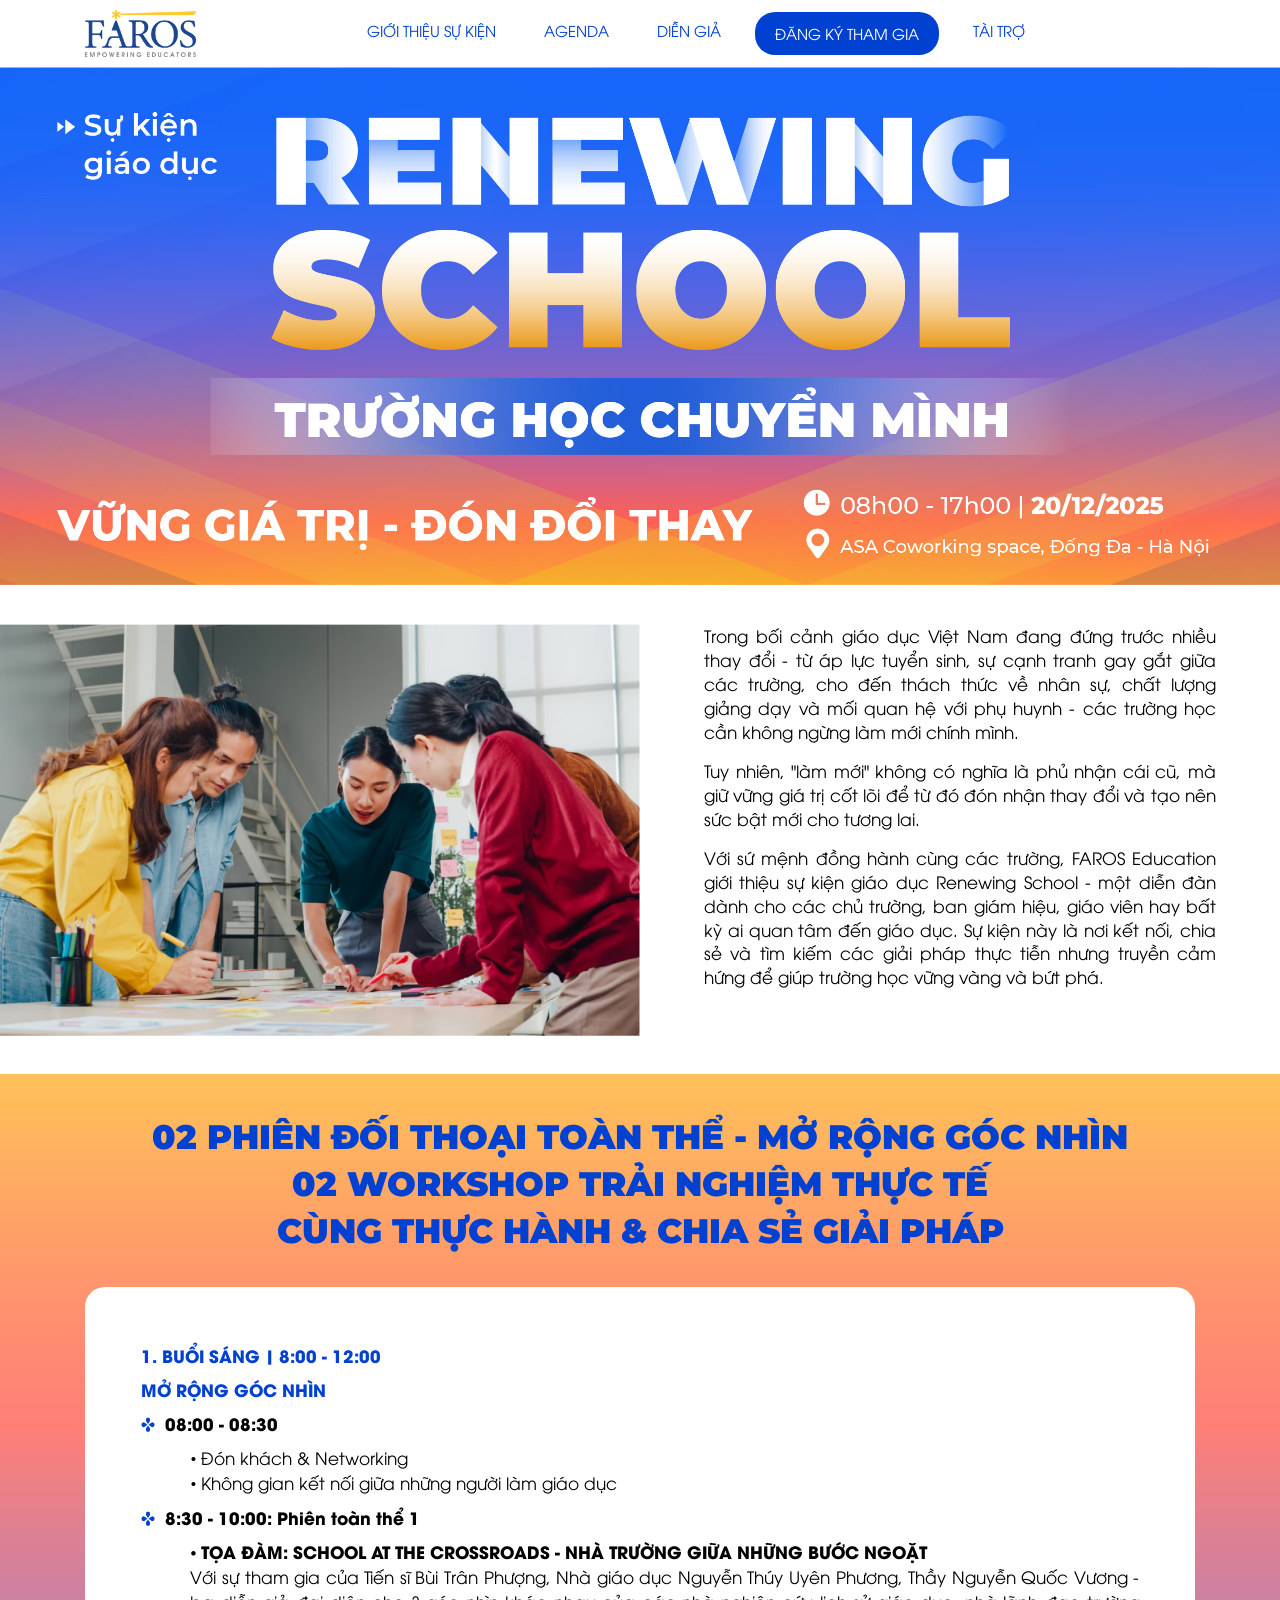
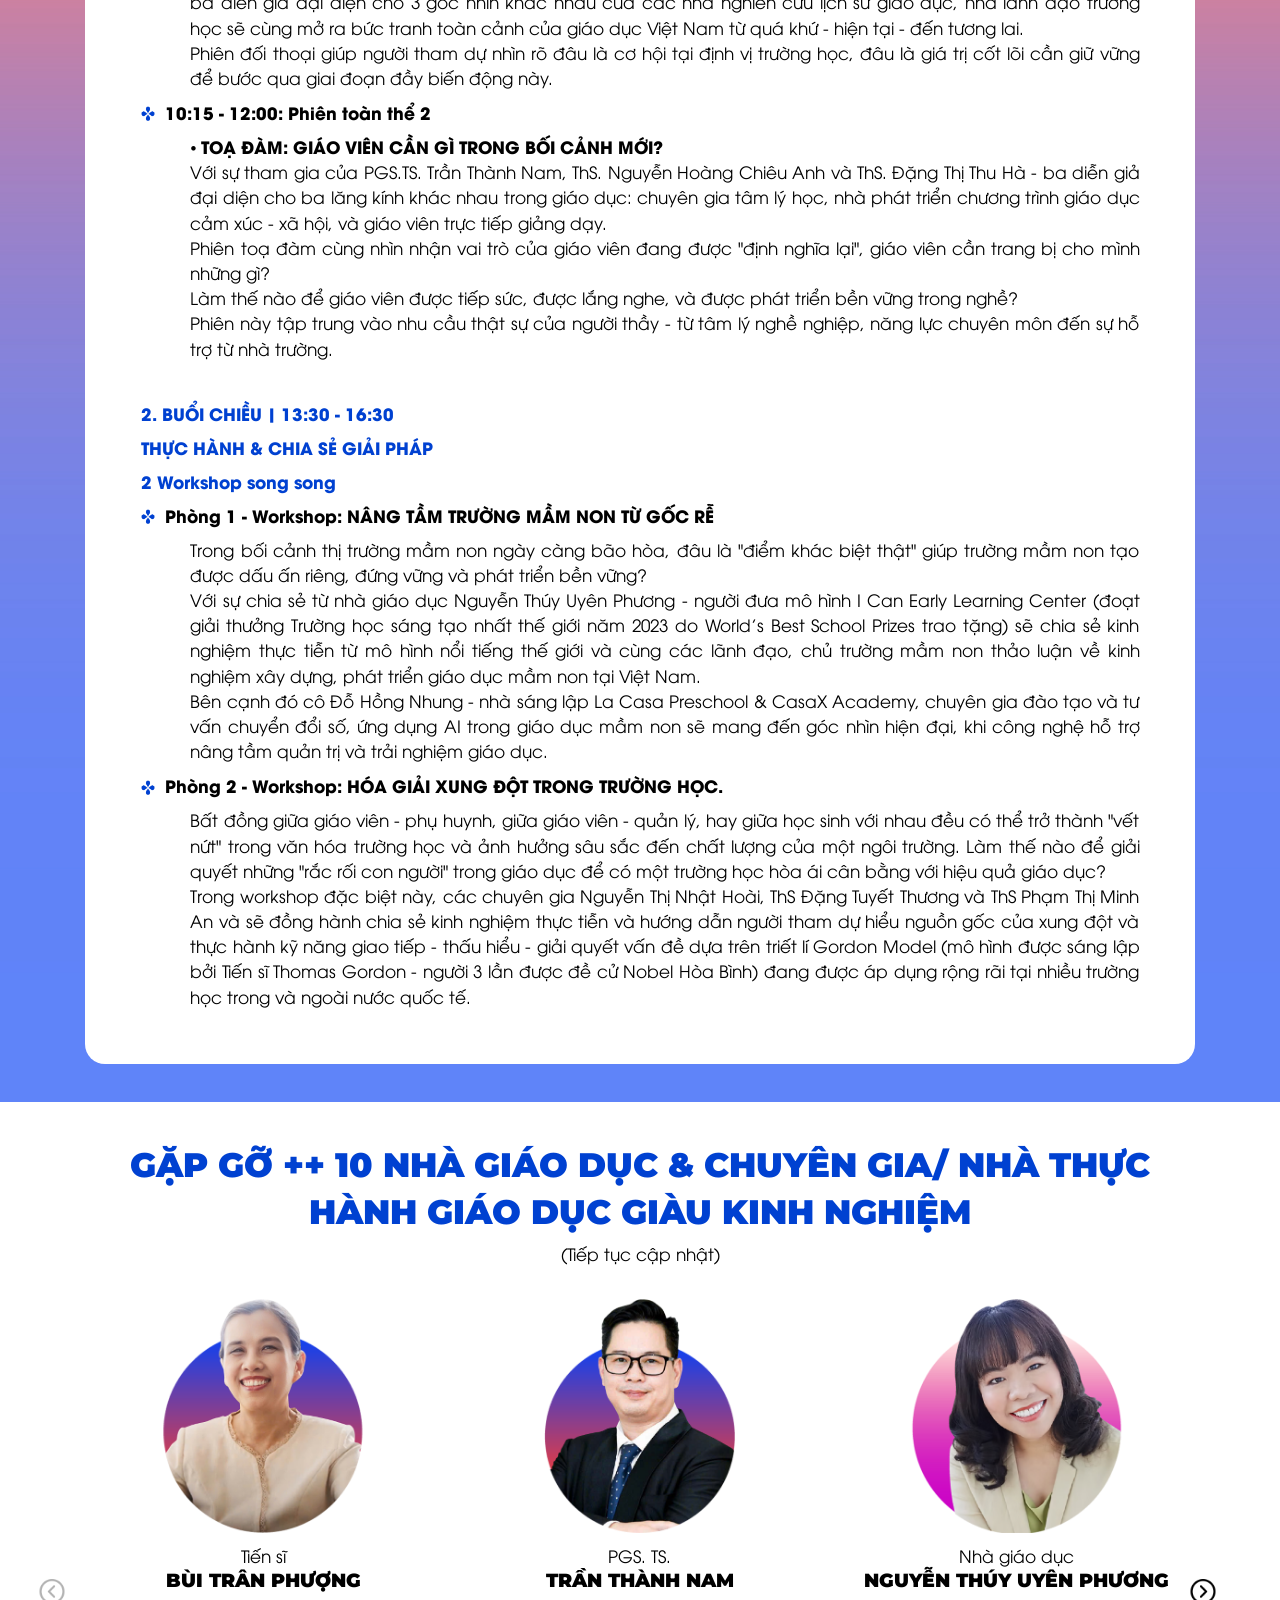
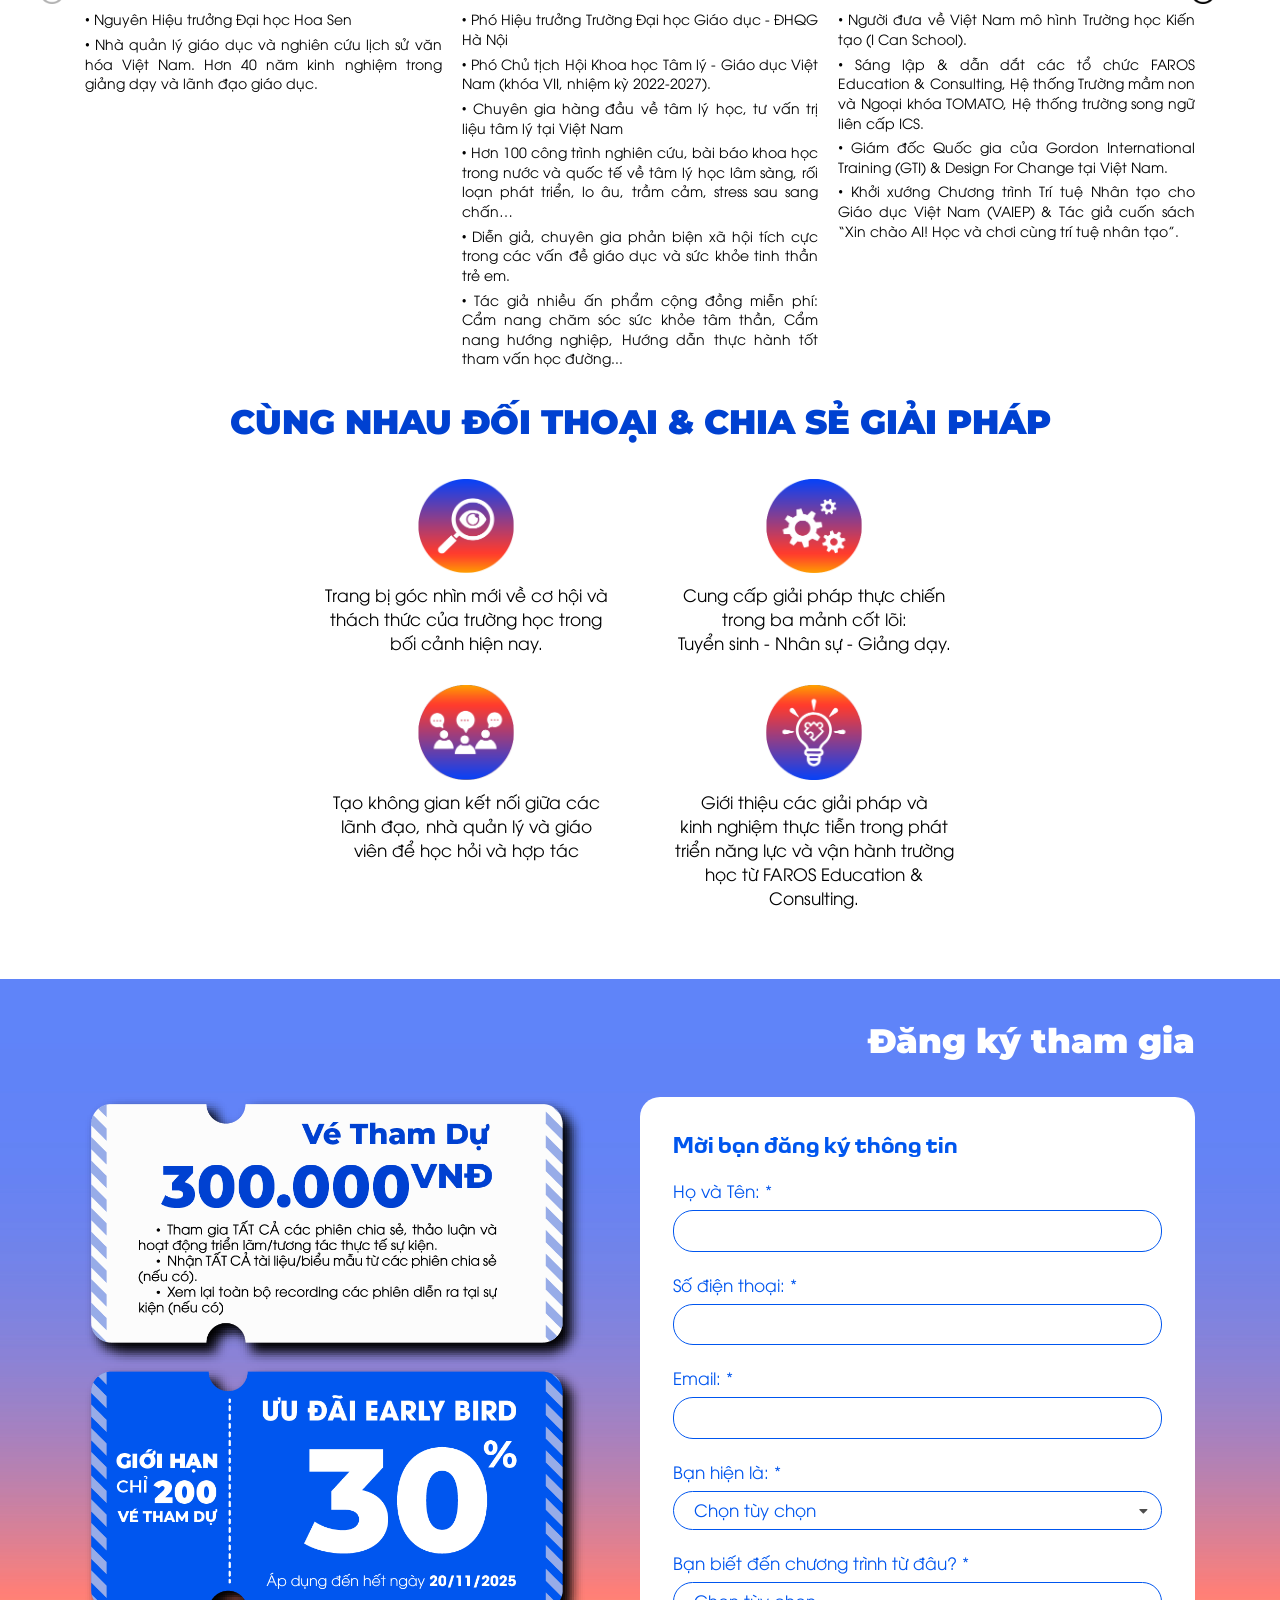
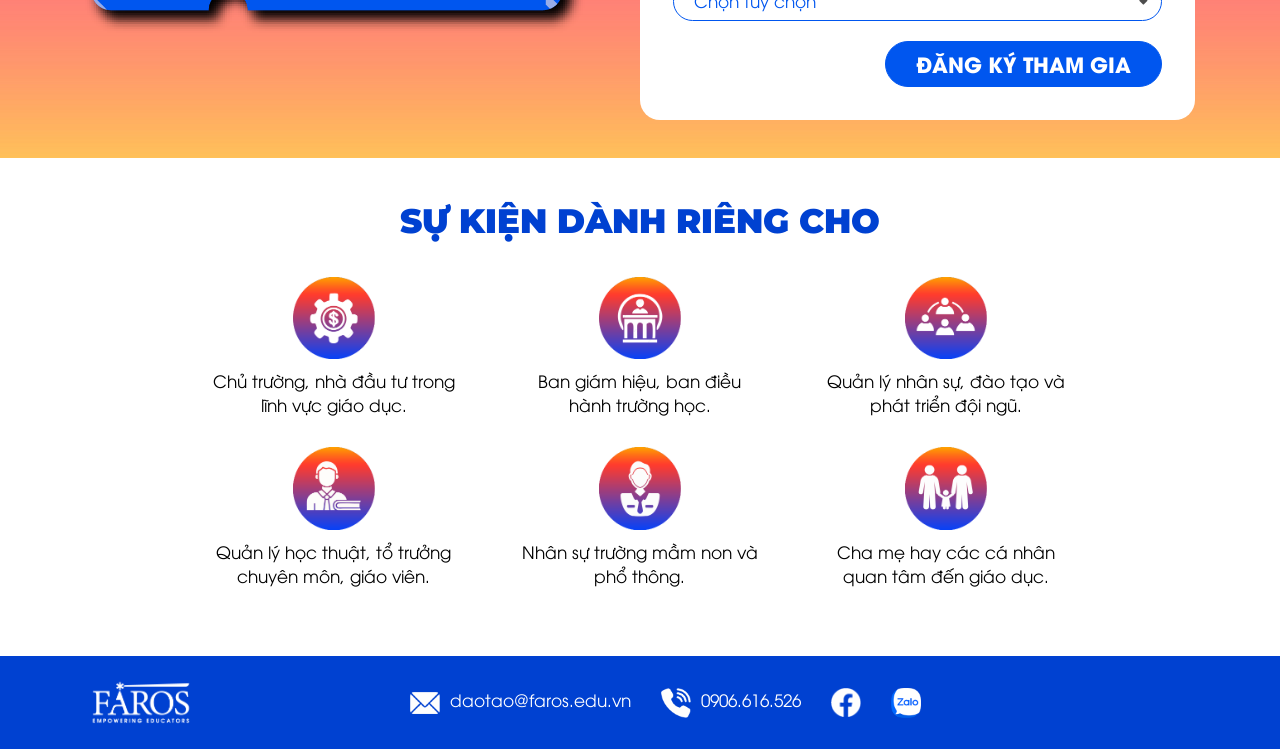
==== home.html @ 6f18e8d1 "update html" ====
<!DOCTYPE html>
<html>
<head>
    <meta charset="utf-8">
    <meta name="viewport" content="width=device-width, initial-scale=1">
    <title>Renewing School</title>
        <meta name="description" content="RENEWING SCHOOL - TRƯỜNG HỌC CHUYỂN MÌNH">

    <meta property="og:title" content="RENEWING SCHOOL - TRƯỜNG HỌC CHUYỂN MÌNH" />
    <meta property="og:url" content="" />
    <meta property="og:image" content="https://bizzon-vn.github.io/faros-renewing-school/images/og-share.png" />
    <meta property="og:description" content="RENEWING SCHOOL - TRƯỜNG HỌC CHUYỂN MÌNH" />

    <link rel="icon" type="image/x-icon" href="./images/favicon.png">

    <link href="vendor/bootstrap/bootstrap.min.css" rel="stylesheet" type="text/css">
    <link href="vendor/wow/animation.css" rel="stylesheet" type="text/css">
    <link rel="preconnect" href="https://fonts.googleapis.com">
    <link rel="preconnect" href="https://fonts.gstatic.com" crossorigin>
    <link href="https://fonts.googleapis.com/css2?family=Montserrat:ital,wght@0,100..900;1,100..900&display=swap" rel="stylesheet">
    <link href="vendor/owlcarousel/owl.carousel.min.css" rel="stylesheet" type="text/css">
    <link href="vendor/fancybox/jquery.fancybox.min.css" rel="stylesheet" type="text/css">
    <link href="vendor/semantic/semantic.min.css" rel="stylesheet">
    <link href="css/style.css" rel="stylesheet" media="screen">
</head>
<body>
    <header class="page-header">
        <div class="menu-header">
            <div class="container">
                <div class="main-nav clearfix">
                    <div class="nav-left">
                        <a href="#" class="logo">
                           <img src="./images/logo.png" alt="">
                        </a>
                    </div>
                    <ul class="nav-links">
                        <li><a href="#section-1" class="active nav-link">GIỚI THIỆU SỰ KIỆN</a></li>
                        <li><a href="#section-2" class="nav-link">AGENDA</a></li>
                        <li><a href="#section-3" class="nav-link">DIỄN GIẢ</a></li>
                        <li><a href="#section-4" class="nav-link">ĐĂNG KÝ THAM GIA</a></li>
                        <li><a href="#section-5" class="nav-link">TÀI TRỢ</a></li>
                    </ul>
                    <div class="toggle-menu">
                        <span></span>
                        <span></span>
                        <span></span>
                    </div>
                </div>
            </div>
        </div>
        
    </header>
    <div class="page-main">
        <div class="section-1 clearfix md-section" id="section-1">
            <div class="banner wow fadeInUp">
                <img src="./images/banner.jpg" alt="" class="md-desktop">
                <img src="./images/banner-mb.jpg" alt="" class="md-mobile">
            </div>
            <div class="md-left wow fadeInRight">
                <img src="./images/img-1.jpg" alt="">
            </div>
            <div class="md-right wow bounceInUp">
                <p>Trong bối cảnh giáo dục Việt Nam đang đứng trước nhiều thay đổi - từ áp lực tuyển sinh, sự cạnh tranh gay gắt giữa các trường, cho đến thách thức về nhân sự, chất lượng giảng dạy và mối quan hệ với phụ huynh - các trường học cần không ngừng làm mới chính mình.</p>
                <p>Tuy nhiên, "làm mới" không có nghĩa là phủ nhận cái cũ, mà giữ vững giá trị cốt lõi để từ đó đón nhận thay đổi và tạo nên sức bật mới cho tương lai.</p>
                <p>Với sứ mệnh đồng hành cùng các trường, FAROS Education giới thiệu sự kiện giáo dục Renewing School - một diễn đàn dành cho các chủ trường, ban giám hiệu, giáo viên hay bất kỳ ai quan tâm đến giáo dục. Sự kiện này là nơi kết nối, chia sẻ và tìm kiếm các giải pháp thực tiễn nhưng truyền cảm hứng để giúp trường học vững vàng và bứt phá.</p>
            </div>
        </div>
        <div class="section-2 md-section" id="section-2">
            <div class="container">
                <div class="md-title">
                    <h6 class="wow fadeInUp" data-wow-duration="1.5s" >02 PHIÊN ĐỐI THOẠI TOÀN THỂ - MỞ RỘNG GÓC NHÌN<br> 02 WORKSHOP TRẢI NGHIỆM THỰC TẾ <span>CÙNG THỰC HÀNH & CHIA SẺ GIẢI PHÁP</span></h6>
                </div>
                <div class="md-content">
                    <div class="md-col wow fadeInUp">
                        <p>1. BUỔI SÁNG | 8:00 - 12:00</p>  
                        <p>MỞ RỘNG GÓC NHÌN</p>                   
                        <p class="text-note"><img src="./images/ico-point.png" alt=""> <span>08:00 - 08:30</span></p>
                        <span>• Đón khách & Networking </span>
                        <span>• Không gian kết nối giữa những người làm giáo dục</span>
                        <p class="text-note"><img src="./images/ico-point.png" alt=""> <span>8:30 - 10:00: Phiên toàn thể 1</span></p>
                        <span><strong>• TỌA ĐÀM: SCHOOL AT THE CROSSROADS - NHÀ TRƯỜNG GIỮA NHỮNG BƯỚC NGOẶT</strong></span>
                        <span>Với sự tham gia của Tiến sĩ Bùi Trân Phượng, Nhà giáo dục Nguyễn Thúy Uyên Phương, Thầy Nguyễn Quốc Vương - ba diễn giả đại diện cho 3 góc nhìn khác nhau của các nhà nghiên cứu lịch sử giáo dục, nhà lãnh đạo trường học sẽ cùng mở ra bức tranh toàn cảnh của giáo dục Việt Nam từ quá khứ - hiện tại - đến tương lai.</span>
                        <span>Phiên đối thoại giúp người tham dự nhìn rõ đâu là cơ hội tại định vị trường học, đâu là giá trị cốt lõi cần giữ vững để bước qua giai đoạn đầy biến động này.</span>
                        <p class="text-note"><img src="./images/ico-point.png" alt=""> <span>10:15 - 12:00: Phiên toàn thể 2</span></p>
                        <span><strong>• TOẠ ĐÀM: GIÁO VIÊN CẦN GÌ TRONG BỐI CẢNH MỚI?</strong></span>
                        <span>Với sự tham gia của PGS.TS. Trần Thành Nam, ThS. Nguyễn Hoàng Chiêu Anh và ThS. Đặng Thị Thu Hà - ba diễn giả đại diện cho ba lăng kính khác nhau trong giáo dục: chuyên gia tâm lý học, nhà phát triển chương trình giáo dục cảm xúc - xã hội, và giáo viên trực tiếp giảng dạy.<br>Phiên toạ đàm cùng nhìn nhận vai trò của giáo viên đang được "định nghĩa lại", giáo viên cần trang bị cho mình những gì?<br>Làm thế nào để giáo viên được tiếp sức, được lắng nghe, và được phát triển bền vững trong nghề?<br>Phiên này tập trung vào nhu cầu thật sự của người thầy - từ tâm lý nghề nghiệp, năng lực chuyên môn đến sự hỗ trợ từ nhà trường.</span>
                    </div>
                    <div class="md-col wow fadeInUp">
                        <p>2. BUỔI CHIỀU | 13:30 - 16:30</p>
                        <p>THỰC HÀNH & CHIA SẺ GIẢI PHÁP</p>
                        <p>2 Workshop song song</p>
                        <!-- <p class="text-note"><span>Sau buổi sáng mở rộng góc nhìn, buổi chiều là thời gian dành cho thực hành và chia sẻ giải pháp qua hai workshop song song.</span></p> -->
                        <p class="text-note"><img src="./images/ico-point.png" alt=""> <span>Phòng 1 - Workshop: NÂNG TẦM TRƯỜNG MẦM NON TỪ GỐC RỄ</span></p>
                        <span>Trong bối cảnh thị trường mầm non ngày càng bão hòa, đâu là "điểm khác biệt thật" giúp trường mầm non tạo được dấu ấn riêng, đứng vững và phát triển bền vững?<br>Với sự chia sẻ từ nhà giáo dục Nguyễn Thúy Uyên Phương - người đưa mô hình I Can Early Learning Center (đoạt giải thưởng Trường học sáng tạo nhất thế giới năm 2023 do World's Best School Prizes trao tặng) sẽ chia sẻ kinh nghiệm thực tiễn từ mô hình nổi tiếng thế giới và cùng các lãnh đạo, chủ trường mầm non thảo luận về kinh nghiệm xây dựng, phát triển giáo dục mầm non tại Việt Nam.<br>Bên cạnh đó cô Đỗ Hồng Nhung - nhà sáng lập La Casa Preschool & CasaX Academy, chuyên gia đào tạo và tư vấn chuyển đổi số, ứng dụng AI trong giáo dục mầm non sẽ mang đến góc nhìn hiện đại, khi công nghệ hỗ trợ nâng tầm quản trị và trải nghiệm giáo dục.</span>
                        <p class="text-note"><img src="./images/ico-point.png" alt=""> <span>Phòng 2 - Workshop: HÓA GIẢI XUNG ĐỘT TRONG TRƯỜNG HỌC.</span></p>
                        <span>Bất đồng giữa giáo viên - phụ huynh, giữa giáo viên - quản lý, hay giữa học sinh với nhau đều có thể trở thành "vết nứt" trong văn hóa trường học và ảnh hưởng sâu sắc đến chất lượng của một ngôi trường. Làm thế nào để giải quyết những "rắc rối con người" trong giáo dục để có một trường học hòa ái cân bằng với hiệu quả giáo dục?</span>
                        <span>Trong workshop đặc biệt này, các chuyên gia Nguyễn Thị Nhật Hoài, ThS Đặng Tuyết Thương và ThS Phạm Thị Minh An và sẽ đồng hành chia sẻ kinh nghiệm thực tiễn và hướng dẫn người tham dự hiểu nguồn gốc của xung đột và thực hành kỹ năng giao tiếp - thấu hiểu - giải quyết vấn đề dựa trên triết lí Gordon Model (mô hình được sáng lập bởi Tiến sĩ Thomas Gordon - người 3 lần được đề cử Nobel Hòa Bình) đang được áp dụng rộng rãi tại nhiều trường học trong và ngoài nước quốc tế.</span>
                    </div>
                </div>
            </div>
        </div> 
        <div class="section-3 md-section" id="section-3">
            <div class="container">
                <div class="md-title">
                    <h6 class="wow fadeInUp" data-wow-duration="1.5s" >GẶP GỠ ++ 10 NHÀ GIÁO DỤC & CHUYÊN GIA/ NHÀ THỰC HÀNH GIÁO DỤC GIÀU KINH NGHIỆM</h6>
                <p> (Tiếp tục cập nhật)</p>
                </div>
                <div class="md-content clearfix">
                    <div class="owl-carousel owl-theme">
                        <div class="item">
                            <div class="md-col wow fadeInLeft"  data-wow-delay="0.5s">
                                <div class="md-img">
                                    <img src="./images/sc3-img-1.png" alt="">
                                    <span>Tiến sĩ</span>
                                    <h6>BÙI TRÂN PHƯỢNG </h6>
                                </div>
                                <div class="md-text">
                                    <p>• Nguyên Hiệu trưởng Đại học Hoa Sen</p>
                                    <p>• Nhà quản lý giáo dục và nghiên cứu lịch sử văn hóa Việt Nam. Hơn 40 năm kinh nghiệm trong giảng dạy và lãnh đạo giáo dục.</p>
                                </div>
                            </div>
                        </div>
                        <div class="item">
                            <div class="md-col wow fadeInLeft"  data-wow-delay="0.5s">
                                <div class="md-img">
                                    <img src="./images/sc3-img-4.png" alt="">
                                    <span>PGS. TS.</span>
                                    <h6>TRẦN THÀNH NAM</h6>
                                </div>
                                <div class="md-text">
                                    <p>• Phó Hiệu trưởng Trường Đại học Giáo dục - ĐHQG Hà Nội</p>
                                    <p>• Phó Chủ tịch Hội Khoa học Tâm lý - Giáo dục Việt Nam (khóa VII, nhiệm kỳ 2022-2027).</p>
                                    <p>• Chuyên gia hàng đầu về tâm lý học, tư vấn trị liệu tâm lý tại Việt Nam</p>
                                    <p>• Hơn 100 công trình nghiên cứu, bài báo khoa học trong nước và quốc tế về tâm lý học lâm sàng, rối loạn phát triển, lo âu, trầm cảm, stress sau sang chấn…</p>
                                    <p>• Diễn giả, chuyên gia phản biện xã hội tích cực trong các vấn đề giáo dục và sức khỏe tinh thần trẻ em.</p>
                                    <p>• Tác giả nhiều ấn phẩm cộng đồng miễn phí: Cẩm nang chăm sóc sức khỏe tâm thần, Cẩm nang hướng nghiệp, Hướng dẫn thực hành tốt tham vấn học đường...</p>
                                </div>
                            </div>
                        </div>
                        <div class="item">
                            <div class="md-col wow fadeInLeft"  data-wow-delay="0.5s">
                                <div class="md-img">
                                    <img src="./images/sc3-img-2.png" alt="">
                                    <span>Nhà giáo dục</span>
                                    <h6>NGUYỄN THÚY UYÊN PHƯƠNG</h6>
                                </div>
                                <div class="md-text">
                                    <p>• Người đưa về Việt Nam mô hình Trường học Kiến tạo (I Can School).</p>
                                    <p>• Sáng lập & dẫn dắt các tổ chức FAROS Education & Consulting, Hệ thống Trường mầm non và Ngoại khóa TOMATO, Hệ thống trường song ngữ liên cấp ICS. </p>
                                    <p>• Giám đốc Quốc gia của Gordon International Training (GTI) & Design For Change tại Việt Nam.</p>
                                    <p>• Khởi xướng Chương trình Trí tuệ Nhân tạo cho Giáo dục Việt Nam (VAIEP) & Tác giả cuốn sách “Xin chào AI! Học và chơi cùng trí tuệ nhân tạo”.</p>
                                </div>
                            </div>
                        </div>
                        <div class="item">
                            <div class="md-col wow fadeInLeft"  data-wow-delay="0.5s">
                                <div class="md-img">
                                    <img src="./images/sc3-img-3.png" alt="">
                                    <span>Dịch giả/ Nhà nghiên cứu</span>
                                    <h6>NGUYỄN QUỐC VƯƠNG</h6>
                                </div>
                                <div class="md-text">
                                    <p>• Giảng viên Khoa Lịch sử, Đại học Sư phạm Hà Nội.</p>
                                    <p>• Tác giả và dịch giả gần 100 đầu sách về giáo dục, văn hóa và lịch sử.</p>
                                </div>
                            </div>
                        </div>
                        <div class="item">
                            <div class="md-col wow fadeInLeft"  data-wow-delay="1s">
                                <div class="md-img">
                                    <img src="./images/sc3-img-9.png" alt="">
                                    <span>Thạc sĩ</span>
                                    <h6>ĐẶNG TUYẾT THƯƠNG</h6>
                                </div>
                                <div class="md-text">
                                    <p>• BOD Member, Faros Education & Consulting.</p>
                                    <p>• BOD Member, Hệ thống Trường Mầm non- Tiểu học ICS.</p>
                                    <p>• Chuyên gia tư vấn và thiết lập hệ thống vận hành cho các tổ chức giáo dục tại Việt Nam.</p>
                                </div>
                            </div>
                        </div>
                        <div class="item">
                            <div class="md-col wow fadeInLeft"  data-wow-delay="1s">
                                <div class="md-img">
                                    <img src="./images/sc3-img-10.png" alt="">
                                    <span>Thạc sĩ</span>
                                    <h6>NGUYỄN HOÀNG CHIÊU ANH</h6>
                                </div>
                                <div class="md-text">
                                    <p>• BOD Member, Faros Education & Consulting.</p>
                                    <p>• Đồng sáng lập The Caterpies.</p>
                                    <p>• Phát triển các dự án về Giáo dục Cảm Xúc và Xã hội, Trường học Hạnh Phúc, Trắc Ẩn Với Chính Mình và Kỉ Luật Tích Cực trong trường học và trong gia đình.</p>
                                </div>
                            </div>
                        </div>
                        <div class="item">
                            <div class="md-col wow fadeInLeft"  data-wow-delay="1s">
                                <div class="md-img">
                                    <img src="./images/sc3-img-5.png" alt="">
                                    <span>Chuyên gia </span>
                                    <h6>NGUYỄN THỊ NHẬT HOÀI</h6>
                                </div>
                                <div class="md-text">
                                    <p>• Giảng viên & Chuyên gia Tư vấn về Phát triển Con người và Tổ chức</p>
                                    <p>• Thạc sĩ Chính sách & Thực hành Phát triển - Viện Nghiên cứu Quốc tế & Phát triển Geneva, Thụy Sĩ</p>
                                    <p>• 20 năm kinh nghiệm trong lĩnh vực phát triển cộng đồng</p>
                                </div>
                            </div>
                        </div>
                        <div class="item">
                            <div class="md-col wow fadeInLeft"  data-wow-delay="1s">
                                <div class="md-img">
                                    <img src="./images/sc3-img-6.png" alt="">
                                    <span>Thạc sĩ </span>
                                    <h6>PHẠM THỊ MINH AN</h6>
                                </div>
                                <div class="md-text">
                                    <p>• Thạc sĩ Quản lý giáo dục - Đại học Quốc gia Hà Nội</p>
                                    <p>• Đồng sáng lập Hệ thống giáo dục Olympia (Trường PTLC Olympia)</p>
                                    <p>• Hiệu trưởng được chứng nhận - Chương trình PYP, IB DP</p>
                                </div>
                            </div>
                        </div>
                        <div class="item">
                            <div class="md-col wow fadeInLeft"  data-wow-delay="1s">
                                <div class="md-img">
                                    <img src="./images/sc3-img-7.png" alt="">
                                    <span>Chuyên gia </span>
                                    <h6>ĐỖ HỒNG NHUNG</h6>
                                </div>
                                <div class="md-text">
                                    <p>• Nhà sáng lập La Casa Preschool & CasaX Academy</p>
                                    <p>• Chuyên gia đào tạo và tư vấn chuyển đổi số, ứng dụng AI trong giáo dục mầm non</p>
                                </div>
                            </div>
                        </div>
                        <div class="item">
                            <div class="md-col wow fadeInLeft"  data-wow-delay="1s">
                                <div class="md-img">
                                    <img src="./images/sc3-img-8.png" alt="">
                                    <span>Thạc sĩ</span>
                                    <h6>ĐẶNG THỊ THU HÀ</h6>
                                </div>
                                <div class="md-text">
                                    <p>• Giáo viên Trường THPT Chuyên Hà Nội - Amsterdam</p>
                                    <p>• Thạc sĩ Khoa học bền vững Trường Khoa học liên ngành và nghệ thuật - ĐHQG HN</p>
                                    <p>• Học giả học bổng Giáo dục Tiên Phong trong chương trình AI cho Giáo dục Việt Nam (VAIEP)</p>
                                </div>
                            </div>
                        </div>

                        
                       
                        
                        
                        
                        
                        
                        <div class="item">
                            <div class="md-col wow fadeInLeft"  data-wow-delay="0.5s">
                                <div class="md-img">
                                    <img src="./images/sc3-img-12.png" alt="">
                                    <p>(Đang cập nhật)</p>
                                </div>
                                <div class="md-text">
                                    
                                </div>
                            </div>
                        </div>
                    </div>
                    
                    
                    
                </div>
                <div class="md-bottom">
                    <div class="md-title">
                        <h6 class="wow fadeInUp" data-wow-duration="1.5s">CÙNG NHAU ĐỐI THOẠI & CHIA SẺ GIẢI PHÁP</h6>
                    </div>
                    <div class="row" >
                        <div class="col-6 wow fadeInUp" data-wow-duration="1.5s">
                            <a href="#"><img src="./images/ico-1.png" alt=""></a>
                            <p>Trang bị góc nhìn mới về cơ hội và thách thức của trường học trong bối cảnh hiện nay.</p>
                        </div>
                        <div class="col-6 wow fadeInUp" data-wow-duration="1.5s">
                            <a href="#"><img src="./images/ico-2.png" alt=""></a>
                            <p>Cung cấp giải pháp thực chiến trong ba mảnh cốt lõi:<br> Tuyển sinh - Nhân sự - Giảng dạy.</p>
                        </div>
                        <div class="col-6 wow fadeInUp" data-wow-duration="1.5s">
                            <a href="#"><img src="./images/ico-3.png" alt=""></a>
                            <p>Tạo không gian kết nối giữa các lãnh đạo, nhà quản lý và giáo viên để học hỏi và hợp tác</p>
                        </div>
                        <div class="col-6 wow fadeInUp" data-wow-duration="1.5s">
                            <a href="#"><img src="./images/ico-4.png" alt=""></a>
                            <p>Giới thiệu các giải pháp và<span> kinh nghiệm</span> thực tiễn trong phát triển năng lực và vận hành trường học từ FAROS Education & Consulting.</p>
                        </div>
                    </div>
                </div>
            </div>
        </div>
        <div class="section-4 md-section" id="section-4">
            <div class="container">
                <div class="md-title">
                    <h6 class="wow fadeInUp" data-wow-duration="1.5s" >Đăng ký tham gia</h6>
                </div>
                <div class="md-content clearfix ">
                    <div class="md-left wow fadeInRight">
                        <div class="md-col">
                           <img src="./images/ve-1.png" alt="">
                        </div>
                        <div class="md-col md-col-2">
                            <img src="./images/ve-2.png" alt="">
                        </div>
                    </div>
                    <div class="md-right clearfix wow fadeInLeft">
                        <form action="">
                            <p>Mời bạn đăng ký thông tin</p>
                            <div class="md-col">
                                <label for="">Họ và Tên: *</label>
                                <input type="text">
                                <!-- <p class="error">Vui lòng nhập họ và tên</p> -->
                            </div>
                            <div class="md-col">
                                <label for="">Số điện thoại: *</label>
                                <input type="tel">
                                <!-- <p class="error">Vui lòng nhập số điện thoại</p> -->
                            </div>
                            <div class="md-col">
                                <label for="">Email: *</label>
                                <input type="email">
                                <!-- <p class="error">Vui lòng nhập email</p> -->
                            </div>
                            <div class="md-col">
                                <label for="">Bạn hiện là: *</label>
                                <select class="ui dropdown">
                                    <option value="">Chọn tùy chọn</option>
                                    <option value="1">Chuyên gia/ Nhà thực hành giáo dục</option>
                                    <option value="2">Chủ trường/ Cấp quản lý</option>
                                    <option value="3">Giáo viên - Người làm giáo dục</option>
                                    <option value="4">Phụ huynh</option>
                                    <option value="5">Khác</option>
                                </select>
                                <!-- <p class="error">Vui lòng nhập chọn</p> -->
                            </div>
                            <!-- <div class="md-col">
                                <label>Bạn chọn loại vé nào: *</label>
                                <div class="radio-group">
                                    <input type="radio" id="ticketTypeKienTao" name="ticketType" value="KienTao" checked>
                                    <label for="ticketTypeKienTao">KIẾN TẠO</label>

                                    <input type="radio" id="ticketTypeDongHanh" name="ticketType" value="DongHanh">
                                    <label for="ticketTypeDongHanh">ĐỒNG HÀNH</label>
                                </div>
                            </div> -->
                            <div class="md-col">
                                <label for="">Bạn biết đến chương trình từ đâu? *</label>
                                <select class="ui dropdown">
                                    <option value="">Chọn tùy chọn</option>
                                    <option value="a">Diễn giả</option>
                                    <option value="b">FAROS và cộng đồng FAROS</option>
                                    <option value="c">Lời giới thiệu từ bạn bè/ đồng nghiệp</option>
                                    <option value="d">Khác</option>
                                </select>
                                <!-- <p class="error">Vui lòng nhập chọn</p> -->
                            </div>
                            <input type="button" value="Đăng ký tham gia" data-fancybox="" data-src="#md-popup-1" href="javascript:;">
                        </form>
                    </div>
                </div>
            </div>
        </div>
        <div class="section-6">
            <div class="container">
                <div class="md-title">
                    <h6 class="wow fadeInUp" data-wow-duration="1.5s">SỰ KIỆN DÀNH RIÊNG CHO</h6>
                </div>
                <div class="row">
                    <div class="col-md-4 col-6 wow fadeInUp" data-wow-duration="1.5s">
                        <a href="#"><img src="./images/ico-5.png" alt=""></a>
                        <p>Chủ trường, nhà đầu tư trong lĩnh vực giáo dục.</p>
                    </div>
                    <div class="col-md-4 col-6 wow fadeInUp" data-wow-duration="1.5s">
                        <a href="#"><img src="./images/ico-6.png" alt=""></a>
                        <p>Ban giám hiệu, ban điều hành trường học.</p>
                    </div>
                    <div class="col-md-4 col-6 wow fadeInUp" data-wow-duration="1.5s">
                        <a href="#"><img src="./images/ico-7.png" alt=""></a>
                        <p>Quản lý nhân sự, đào tạo và phát triển đội ngũ.</p>
                    </div>
                    <div class="col-md-4 col-6 wow fadeInUp" data-wow-duration="1.5s">
                        <a href="#"><img src="./images/ico-8.png" alt=""></a>
                        <p>Quản lý học thuật, tổ trưởng chuyên môn, giáo viên.</p>
                    </div>
                    <div class="col-md-4 col-6 wow fadeInUp" data-wow-duration="1.5s">
                        <a href="#"><img src="./images/ico-9.png" alt=""></a>
                        <p>Nhân sự trường mầm non và phổ thông.</p>
                    </div>
                    <div class="col-md-4 col-6 wow fadeInUp" data-wow-duration="1.5s">
                        <a href="#"><img src="./images/ico-10.png" alt=""></a>
                        <p>Cha mẹ hay các cá nhân quan tâm đến giáo dục.</p>
                    </div>
                </div>
            </div>
        </div>
        <div class="section-9">
            <div class="container">
                <div class="main-nav clearfix">
                    <div class="nav-left">
                        <a href="#" class="logo">
                           <img src="./images/logo-2.png" alt="">
                        </a>
                    </div>
                    <ul class="nav-links-2">
                        <li><a href="mailto:daotao@faros.edu.vn"><img src="./images/ico-mail.png" alt="">daotao@faros.edu.vn</a></li>
                        <li><a href="tel:0906616526"><img src="./images/ico-tel.png" alt="">0906.616.526</a></li>
                        <li><a href="https://www.facebook.com/ToChucDaoTaovaTuVanGiaoDucFAROS" target="_blank"><img src="./images/ico-fb.png" alt=""></a><a href="https://zalo.me/g/rgujuw986" target="_blank" class="md-desktop"><img src="./images/ico-zl.png" alt=""></a></li>
                        <li><a href="https://zalo.me/g/rgujuw986" target="_blank" class="md-mobile"><img src="./images/ico-zl.png" alt=""></a></li>
                    </ul>
                </div>
            </div>
        </div>
        <div class="md-popup" id="md-popup-1">
            <div class="section-5">
                 <div class="left-panel ">
                    <div class="section">
                        <h6 >Thông tin đăng ký của bạn</h6>
                        <div class="info-grid">
                            <div class="info-item full-width">
                                <p class="label">Tên sự kiện:</p>
                                <p class="value bold">RENEWING SCHOOL - TRƯỜNG HỌC CHUYỂN MÌNH</p>
                            </div>
                            <div class="info-item">
                                <p class="label">Họ và Tên:</p>
                                <p class="value">Nguyen Van A</p>
                            </div>
                            <div class="info-item">
                                <p class="label">Email:</p>
                                <p class="value">nguyenvanana@gmail.com</p>
                            </div>
                            <div class="info-item">
                                <p class="label">Số điện thoại:</p>
                                <p class="value">0987654321</p>
                            </div>
                            <div class="info-item">
                                <p class="label">Chi phí:</p>
                                <p class="value">300.000<sup>vnđ</sup></p>
                            </div>
                        </div>
                    </div>

                    <div class="section discount-section">
                        <p class="label">Nhập mã giảm giá (nếu có)</p>
                        <div class="discount-input-group">
                            <input type="text" placeholder="">
                            <button class="btn-apply">Áp dụng</button>
                        </div>
                    </div>

                    <div class="section footer-note">
                        <p>Sau khi hoàn tất đăng ký và thanh toán, bấm vào <a href="javascript:void(0);" onclick="window.location.href ='https://zalo.me/g/rgujuw986'" target="_blank">Zalo</a> để nhận thông báo. Nếu có thắc mắc về đăng ký và thanh toán, vui lòng liên hệ team CSKH tại <a href="javascript:void(0);" onclick="window.location.href ='https://www.facebook.com/ToChucDaoTaovaTuVanGiaoDucFAROS'" target="_blank">Fanpage</a></p>
                    </div>
                    <div class="section btn-hoantat btn-apply md-desktop">
                        <button type="button"  class="fancybox-button fancybox-close-small"  data-fancybox="" data-src="#modal-sucess" href="javascript:;">Hoàn tất</button>
                        <a href="#"></a>
                    </div>
                    <div id="modal-sucess" class="md-modal-fancybox">
                        <p><strong><span>“CẢM ƠN BẠN ĐÃ ĐĂNG KÝ THAM DỰ</span>  RENEWING SCHOOL - TRƯỜNG HỌC CHUYỂN MÌNH”</strong>.<br> Vé tham dự sẽ được BTC gửi qua email đăng ký sau khi bạn hoàn tất thủ tục đăng ký và thanh toán. Nếu có thắc mắc về đăng ký và thanh toán, vui lòng liên hệ trực tiếp với bộ phận CSKH <a href="javascript:void(0);" onclick="window.location.href ='https://www.facebook.com/ToChucDaoTaovaTuVanGiaoDucFAROS'" target="_blank">tại đây.</a></p>
                    </div>
                </div>

                <div class="right-panel">
                    <div class="section payment-method qr-section">
                        <p>1. Quét mã QR để thanh toán</p>
                        <p class="note-small">Quét mã QR ở hình bên dưới theo cú pháp</p>
                        <p class="note-small">Nội dung chuyển khoản: SDT ĐĂNG KÝ - RS</p>
                        <p class="note-small font-italic">*Sau khi quét mã vui lòng không chỉnh sửa nội dung đã điền đủ cú pháp.</p>
                        <div class="qr-code">
                            <img src="./images/img-qr.png" alt="">
                        </div>
                        <p class="text-center note-small">*Vui lòng điền đầy đủ thông tin trong form đăng ký trước khi thanh toán. Bạn sẽ không được hoàn tiền/lý do đăng ký nếu bỏ qua bước này!</p>
                    </div>

                    <div class="section payment-method bank-transfer-section">
                        <p>2. Chuyển khoản theo cú pháp</p>
                        <p class="note-small">Tên tài khoản: <strong>CTY CO PHAN TU VAN GIAO DUC FAROS</strong></p>
                        <p class="note-small">Số tài khoản: <strong>646664668</strong></p>
                        <p class="note-small">Ngân hàng: <strong>Ngân hàng Thương mại Cổ phần Á Châu (ACB) Phổ Quang, Tp.HCM</strong></p>
                        <p class="note-small">Nội dung chuyển khoản: <strong>SDT ĐĂNG KÝ - RS</strong></p>
                    </div>

                    <div class="section important-notes">
                        <p>LƯU Ý QUAN TRỌNG:</p>
                        <ul>
                            <li>• Chuyển đúng số tiền, không làm tròn</li>
                            <li>• Đúng cú pháp nội dung chuyển khoản: SDT ĐĂNG KÝ - RS</li>
                        </ul>
                    </div>
                    <div class="section btn-hoantat btn-apply md-mobile">
                        <button type="button"  class="fancybox-button fancybox-close-small"  data-fancybox="" data-src="#modal-sucess" href="javascript:;">Hoàn tất</button>
                        <a href="#"></a>
                    </div>
                </div>
            </div>
        </div>
    </div>
    <footer class="footer clearfix">
    	
    </footer>
</body>
<script src="vendor/jquery/jquery-2.1.0.min.js"></script>
<script src="vendor/bootstrap/bootstrap.min.js"></script>
<script src="vendor/owlcarousel/owl.carousel.min.js"></script>
<script src="vendor/wow/wow.min.js" type="text/javascript"></script>
<script src="vendor/fancybox/jquery.fancybox.min.js" type="text/javascript" ></script>
<script src="vendor/semantic/semantic.js" type="text/javascript" ></script>
<script src="vendor/semantic/semantic.min.js" type="text/javascript" ></script>
<script src="scripts/main.js"></script>
</html>
---- vendor/wow/animation.css ----
@charset "UTF-8";

/*!
 * animate.css -https://daneden.github.io/animate.css/
 * Version - 3.7.2
 * Licensed under the MIT license - http://opensource.org/licenses/MIT
 *
 * Copyright (c) 2019 Daniel Eden
 */

@-webkit-keyframes bounce {
  from,
  20%,
  53%,
  80%,
  to {
    -webkit-animation-timing-function: cubic-bezier(0.215, 0.61, 0.355, 1);
    animation-timing-function: cubic-bezier(0.215, 0.61, 0.355, 1);
    -webkit-transform: translate3d(0, 0, 0);
    transform: translate3d(0, 0, 0);
  }

  40%,
  43% {
    -webkit-animation-timing-function: cubic-bezier(0.755, 0.05, 0.855, 0.06);
    animation-timing-function: cubic-bezier(0.755, 0.05, 0.855, 0.06);
    -webkit-transform: translate3d(0, -30px, 0);
    transform: translate3d(0, -30px, 0);
  }

  70% {
    -webkit-animation-timing-function: cubic-bezier(0.755, 0.05, 0.855, 0.06);
    animation-timing-function: cubic-bezier(0.755, 0.05, 0.855, 0.06);
    -webkit-transform: translate3d(0, -15px, 0);
    transform: translate3d(0, -15px, 0);
  }

  90% {
    -webkit-transform: translate3d(0, -4px, 0);
    transform: translate3d(0, -4px, 0);
  }
}

@keyframes bounce {
  from,
  20%,
  53%,
  80%,
  to {
    -webkit-animation-timing-function: cubic-bezier(0.215, 0.61, 0.355, 1);
    animation-timing-function: cubic-bezier(0.215, 0.61, 0.355, 1);
    -webkit-transform: translate3d(0, 0, 0);
    transform: translate3d(0, 0, 0);
  }

  40%,
  43% {
    -webkit-animation-timing-function: cubic-bezier(0.755, 0.05, 0.855, 0.06);
    animation-timing-function: cubic-bezier(0.755, 0.05, 0.855, 0.06);
    -webkit-transform: translate3d(0, -30px, 0);
    transform: translate3d(0, -30px, 0);
  }

  70% {
    -webkit-animation-timing-function: cubic-bezier(0.755, 0.05, 0.855, 0.06);
    animation-timing-function: cubic-bezier(0.755, 0.05, 0.855, 0.06);
    -webkit-transform: translate3d(0, -15px, 0);
    transform: translate3d(0, -15px, 0);
  }

  90% {
    -webkit-transform: translate3d(0, -4px, 0);
    transform: translate3d(0, -4px, 0);
  }
}

.bounce {
  -webkit-animation-name: bounce;
  animation-name: bounce;
  -webkit-transform-origin: center bottom;
  transform-origin: center bottom;
}

@-webkit-keyframes flash {
  from,
  50%,
  to {
    opacity: 1;
  }

  25%,
  75% {
    opacity: 0;
  }
}

@keyframes flash {
  from,
  50%,
  to {
    opacity: 1;
  }

  25%,
  75% {
    opacity: 0;
  }
}

.flash {
  -webkit-animation-name: flash;
  animation-name: flash;
}

/* originally authored by Nick Pettit - https://github.com/nickpettit/glide */

@-webkit-keyframes pulse {
  from {
    -webkit-transform: scale3d(1, 1, 1);
    transform: scale3d(1, 1, 1);
  }

  50% {
    -webkit-transform: scale3d(1.05, 1.05, 1.05);
    transform: scale3d(1.05, 1.05, 1.05);
  }

  to {
    -webkit-transform: scale3d(1, 1, 1);
    transform: scale3d(1, 1, 1);
  }
}

@keyframes pulse {
  from {
    -webkit-transform: scale3d(1, 1, 1);
    transform: scale3d(1, 1, 1);
  }

  50% {
    -webkit-transform: scale3d(1.05, 1.05, 1.05);
    transform: scale3d(1.05, 1.05, 1.05);
  }

  to {
    -webkit-transform: scale3d(1, 1, 1);
    transform: scale3d(1, 1, 1);
  }
}

.pulse {
  -webkit-animation-name: pulse;
  animation-name: pulse;
}

@-webkit-keyframes rubberBand {
  from {
    -webkit-transform: scale3d(1, 1, 1);
    transform: scale3d(1, 1, 1);
  }

  30% {
    -webkit-transform: scale3d(1.25, 0.75, 1);
    transform: scale3d(1.25, 0.75, 1);
  }

  40% {
    -webkit-transform: scale3d(0.75, 1.25, 1);
    transform: scale3d(0.75, 1.25, 1);
  }

  50% {
    -webkit-transform: scale3d(1.15, 0.85, 1);
    transform: scale3d(1.15, 0.85, 1);
  }

  65% {
    -webkit-transform: scale3d(0.95, 1.05, 1);
    transform: scale3d(0.95, 1.05, 1);
  }

  75% {
    -webkit-transform: scale3d(1.05, 0.95, 1);
    transform: scale3d(1.05, 0.95, 1);
  }

  to {
    -webkit-transform: scale3d(1, 1, 1);
    transform: scale3d(1, 1, 1);
  }
}

@keyframes rubberBand {
  from {
    -webkit-transform: scale3d(1, 1, 1);
    transform: scale3d(1, 1, 1);
  }

  30% {
    -webkit-transform: scale3d(1.25, 0.75, 1);
    transform: scale3d(1.25, 0.75, 1);
  }

  40% {
    -webkit-transform: scale3d(0.75, 1.25, 1);
    transform: scale3d(0.75, 1.25, 1);
  }

  50% {
    -webkit-transform: scale3d(1.15, 0.85, 1);
    transform: scale3d(1.15, 0.85, 1);
  }

  65% {
    -webkit-transform: scale3d(0.95, 1.05, 1);
    transform: scale3d(0.95, 1.05, 1);
  }

  75% {
    -webkit-transform: scale3d(1.05, 0.95, 1);
    transform: scale3d(1.05, 0.95, 1);
  }

  to {
    -webkit-transform: scale3d(1, 1, 1);
    transform: scale3d(1, 1, 1);
  }
}

.rubberBand {
  -webkit-animation-name: rubberBand;
  animation-name: rubberBand;
}

@-webkit-keyframes shake {
  from,
  to {
    -webkit-transform: translate3d(0, 0, 0);
    transform: translate3d(0, 0, 0);
  }

  10%,
  30%,
  50%,
  70%,
  90% {
    -webkit-transform: translate3d(-10px, 0, 0);
    transform: translate3d(-10px, 0, 0);
  }

  20%,
  40%,
  60%,
  80% {
    -webkit-transform: translate3d(10px, 0, 0);
    transform: translate3d(10px, 0, 0);
  }
}

@keyframes shake {
  from,
  to {
    -webkit-transform: translate3d(0, 0, 0);
    transform: translate3d(0, 0, 0);
  }

  10%,
  30%,
  50%,
  70%,
  90% {
    -webkit-transform: translate3d(-10px, 0, 0);
    transform: translate3d(-10px, 0, 0);
  }

  20%,
  40%,
  60%,
  80% {
    -webkit-transform: translate3d(10px, 0, 0);
    transform: translate3d(10px, 0, 0);
  }
}

.shake {
  -webkit-animation-name: shake;
  animation-name: shake;
}

@-webkit-keyframes headShake {
  0% {
    -webkit-transform: translateX(0);
    transform: translateX(0);
  }

  6.5% {
    -webkit-transform: translateX(-6px) rotateY(-9deg);
    transform: translateX(-6px) rotateY(-9deg);
  }

  18.5% {
    -webkit-transform: translateX(5px) rotateY(7deg);
    transform: translateX(5px) rotateY(7deg);
  }

  31.5% {
    -webkit-transform: translateX(-3px) rotateY(-5deg);
    transform: translateX(-3px) rotateY(-5deg);
  }

  43.5% {
    -webkit-transform: translateX(2px) rotateY(3deg);
    transform: translateX(2px) rotateY(3deg);
  }

  50% {
    -webkit-transform: translateX(0);
    transform: translateX(0);
  }
}

@keyframes headShake {
  0% {
    -webkit-transform: translateX(0);
    transform: translateX(0);
  }

  6.5% {
    -webkit-transform: translateX(-6px) rotateY(-9deg);
    transform: translateX(-6px) rotateY(-9deg);
  }

  18.5% {
    -webkit-transform: translateX(5px) rotateY(7deg);
    transform: translateX(5px) rotateY(7deg);
  }

  31.5% {
    -webkit-transform: translateX(-3px) rotateY(-5deg);
    transform: translateX(-3px) rotateY(-5deg);
  }

  43.5% {
    -webkit-transform: translateX(2px) rotateY(3deg);
    transform: translateX(2px) rotateY(3deg);
  }

  50% {
    -webkit-transform: translateX(0);
    transform: translateX(0);
  }
}

.headShake {
  -webkit-animation-timing-function: ease-in-out;
  animation-timing-function: ease-in-out;
  -webkit-animation-name: headShake;
  animation-name: headShake;
}

@-webkit-keyframes swing {
  20% {
    -webkit-transform: rotate3d(0, 0, 1, 15deg);
    transform: rotate3d(0, 0, 1, 15deg);
  }

  40% {
    -webkit-transform: rotate3d(0, 0, 1, -10deg);
    transform: rotate3d(0, 0, 1, -10deg);
  }

  60% {
    -webkit-transform: rotate3d(0, 0, 1, 5deg);
    transform: rotate3d(0, 0, 1, 5deg);
  }

  80% {
    -webkit-transform: rotate3d(0, 0, 1, -5deg);
    transform: rotate3d(0, 0, 1, -5deg);
  }

  to {
    -webkit-transform: rotate3d(0, 0, 1, 0deg);
    transform: rotate3d(0, 0, 1, 0deg);
  }
}

@keyframes swing {
  20% {
    -webkit-transform: rotate3d(0, 0, 1, 15deg);
    transform: rotate3d(0, 0, 1, 15deg);
  }

  40% {
    -webkit-transform: rotate3d(0, 0, 1, -10deg);
    transform: rotate3d(0, 0, 1, -10deg);
  }

  60% {
    -webkit-transform: rotate3d(0, 0, 1, 5deg);
    transform: rotate3d(0, 0, 1, 5deg);
  }

  80% {
    -webkit-transform: rotate3d(0, 0, 1, -5deg);
    transform: rotate3d(0, 0, 1, -5deg);
  }

  to {
    -webkit-transform: rotate3d(0, 0, 1, 0deg);
    transform: rotate3d(0, 0, 1, 0deg);
  }
}

.swing {
  -webkit-transform-origin: top center;
  transform-origin: top center;
  -webkit-animation-name: swing;
  animation-name: swing;
}

@-webkit-keyframes tada {
  from {
    -webkit-transform: scale3d(1, 1, 1);
    transform: scale3d(1, 1, 1);
  }

  10%,
  20% {
    -webkit-transform: scale3d(0.9, 0.9, 0.9) rotate3d(0, 0, 1, -3deg);
    transform: scale3d(0.9, 0.9, 0.9) rotate3d(0, 0, 1, -3deg);
  }

  30%,
  50%,
  70%,
  90% {
    -webkit-transform: scale3d(1.1, 1.1, 1.1) rotate3d(0, 0, 1, 3deg);
    transform: scale3d(1.1, 1.1, 1.1) rotate3d(0, 0, 1, 3deg);
  }

  40%,
  60%,
  80% {
    -webkit-transform: scale3d(1.1, 1.1, 1.1) rotate3d(0, 0, 1, -3deg);
    transform: scale3d(1.1, 1.1, 1.1) rotate3d(0, 0, 1, -3deg);
  }

  to {
    -webkit-transform: scale3d(1, 1, 1);
    transform: scale3d(1, 1, 1);
  }
}

@keyframes tada {
  from {
    -webkit-transform: scale3d(1, 1, 1);
    transform: scale3d(1, 1, 1);
  }

  10%,
  20% {
    -webkit-transform: scale3d(0.9, 0.9, 0.9) rotate3d(0, 0, 1, -3deg);
    transform: scale3d(0.9, 0.9, 0.9) rotate3d(0, 0, 1, -3deg);
  }

  30%,
  50%,
  70%,
  90% {
    -webkit-transform: scale3d(1.1, 1.1, 1.1) rotate3d(0, 0, 1, 3deg);
    transform: scale3d(1.1, 1.1, 1.1) rotate3d(0, 0, 1, 3deg);
  }

  40%,
  60%,
  80% {
    -webkit-transform: scale3d(1.1, 1.1, 1.1) rotate3d(0, 0, 1, -3deg);
    transform: scale3d(1.1, 1.1, 1.1) rotate3d(0, 0, 1, -3deg);
  }

  to {
    -webkit-transform: scale3d(1, 1, 1);
    transform: scale3d(1, 1, 1);
  }
}

.tada {
  -webkit-animation-name: tada;
  animation-name: tada;
}

/* originally authored by Nick Pettit - https://github.com/nickpettit/glide */

@-webkit-keyframes wobble {
  from {
    -webkit-transform: translate3d(0, 0, 0);
    transform: translate3d(0, 0, 0);
  }

  15% {
    -webkit-transform: translate3d(-25%, 0, 0) rotate3d(0, 0, 1, -5deg);
    transform: translate3d(-25%, 0, 0) rotate3d(0, 0, 1, -5deg);
  }

  30% {
    -webkit-transform: translate3d(20%, 0, 0) rotate3d(0, 0, 1, 3deg);
    transform: translate3d(20%, 0, 0) rotate3d(0, 0, 1, 3deg);
  }

  45% {
    -webkit-transform: translate3d(-15%, 0, 0) rotate3d(0, 0, 1, -3deg);
    transform: translate3d(-15%, 0, 0) rotate3d(0, 0, 1, -3deg);
  }

  60% {
    -webkit-transform: translate3d(10%, 0, 0) rotate3d(0, 0, 1, 2deg);
    transform: translate3d(10%, 0, 0) rotate3d(0, 0, 1, 2deg);
  }

  75% {
    -webkit-transform: translate3d(-5%, 0, 0) rotate3d(0, 0, 1, -1deg);
    transform: translate3d(-5%, 0, 0) rotate3d(0, 0, 1, -1deg);
  }

  to {
    -webkit-transform: translate3d(0, 0, 0);
    transform: translate3d(0, 0, 0);
  }
}

@keyframes wobble {
  from {
    -webkit-transform: translate3d(0, 0, 0);
    transform: translate3d(0, 0, 0);
  }

  15% {
    -webkit-transform: translate3d(-25%, 0, 0) rotate3d(0, 0, 1, -5deg);
    transform: translate3d(-25%, 0, 0) rotate3d(0, 0, 1, -5deg);
  }

  30% {
    -webkit-transform: translate3d(20%, 0, 0) rotate3d(0, 0, 1, 3deg);
    transform: translate3d(20%, 0, 0) rotate3d(0, 0, 1, 3deg);
  }

  45% {
    -webkit-transform: translate3d(-15%, 0, 0) rotate3d(0, 0, 1, -3deg);
    transform: translate3d(-15%, 0, 0) rotate3d(0, 0, 1, -3deg);
  }

  60% {
    -webkit-transform: translate3d(10%, 0, 0) rotate3d(0, 0, 1, 2deg);
    transform: translate3d(10%, 0, 0) rotate3d(0, 0, 1, 2deg);
  }

  75% {
    -webkit-transform: translate3d(-5%, 0, 0) rotate3d(0, 0, 1, -1deg);
    transform: translate3d(-5%, 0, 0) rotate3d(0, 0, 1, -1deg);
  }

  to {
    -webkit-transform: translate3d(0, 0, 0);
    transform: translate3d(0, 0, 0);
  }
}

.wobble {
  -webkit-animation-name: wobble;
  animation-name: wobble;
}

@-webkit-keyframes jello {
  from,
  11.1%,
  to {
    -webkit-transform: translate3d(0, 0, 0);
    transform: translate3d(0, 0, 0);
  }

  22.2% {
    -webkit-transform: skewX(-12.5deg) skewY(-12.5deg);
    transform: skewX(-12.5deg) skewY(-12.5deg);
  }

  33.3% {
    -webkit-transform: skewX(6.25deg) skewY(6.25deg);
    transform: skewX(6.25deg) skewY(6.25deg);
  }

  44.4% {
    -webkit-transform: skewX(-3.125deg) skewY(-3.125deg);
    transform: skewX(-3.125deg) skewY(-3.125deg);
  }

  55.5% {
    -webkit-transform: skewX(1.5625deg) skewY(1.5625deg);
    transform: skewX(1.5625deg) skewY(1.5625deg);
  }

  66.6% {
    -webkit-transform: skewX(-0.78125deg) skewY(-0.78125deg);
    transform: skewX(-0.78125deg) skewY(-0.78125deg);
  }

  77.7% {
    -webkit-transform: skewX(0.390625deg) skewY(0.390625deg);
    transform: skewX(0.390625deg) skewY(0.390625deg);
  }

  88.8% {
    -webkit-transform: skewX(-0.1953125deg) skewY(-0.1953125deg);
    transform: skewX(-0.1953125deg) skewY(-0.1953125deg);
  }
}

@keyframes jello {
  from,
  11.1%,
  to {
    -webkit-transform: translate3d(0, 0, 0);
    transform: translate3d(0, 0, 0);
  }

  22.2% {
    -webkit-transform: skewX(-12.5deg) skewY(-12.5deg);
    transform: skewX(-12.5deg) skewY(-12.5deg);
  }

  33.3% {
    -webkit-transform: skewX(6.25deg) skewY(6.25deg);
    transform: skewX(6.25deg) skewY(6.25deg);
  }

  44.4% {
    -webkit-transform: skewX(-3.125deg) skewY(-3.125deg);
    transform: skewX(-3.125deg) skewY(-3.125deg);
  }

  55.5% {
    -webkit-transform: skewX(1.5625deg) skewY(1.5625deg);
    transform: skewX(1.5625deg) skewY(1.5625deg);
  }

  66.6% {
    -webkit-transform: skewX(-0.78125deg) skewY(-0.78125deg);
    transform: skewX(-0.78125deg) skewY(-0.78125deg);
  }

  77.7% {
    -webkit-transform: skewX(0.390625deg) skewY(0.390625deg);
    transform: skewX(0.390625deg) skewY(0.390625deg);
  }

  88.8% {
    -webkit-transform: skewX(-0.1953125deg) skewY(-0.1953125deg);
    transform: skewX(-0.1953125deg) skewY(-0.1953125deg);
  }
}

.jello {
  -webkit-animation-name: jello;
  animation-name: jello;
  -webkit-transform-origin: center;
  transform-origin: center;
}

@-webkit-keyframes heartBeat {
  0% {
    -webkit-transform: scale(1);
    transform: scale(1);
  }

  14% {
    -webkit-transform: scale(1.3);
    transform: scale(1.3);
  }

  28% {
    -webkit-transform: scale(1);
    transform: scale(1);
  }

  42% {
    -webkit-transform: scale(1.3);
    transform: scale(1.3);
  }

  70% {
    -webkit-transform: scale(1);
    transform: scale(1);
  }
}

@keyframes heartBeat {
  0% {
    -webkit-transform: scale(1);
    transform: scale(1);
  }

  14% {
    -webkit-transform: scale(1.3);
    transform: scale(1.3);
  }

  28% {
    -webkit-transform: scale(1);
    transform: scale(1);
  }

  42% {
    -webkit-transform: scale(1.3);
    transform: scale(1.3);
  }

  70% {
    -webkit-transform: scale(1);
    transform: scale(1);
  }
}

.heartBeat {
  -webkit-animation-name: heartBeat;
  animation-name: heartBeat;
  -webkit-animation-duration: 1.3s;
  animation-duration: 1.3s;
  -webkit-animation-timing-function: ease-in-out;
  animation-timing-function: ease-in-out;
}

@-webkit-keyframes bounceIn {
  from,
  20%,
  40%,
  60%,
  80%,
  to {
    -webkit-animation-timing-function: cubic-bezier(0.215, 0.61, 0.355, 1);
    animation-timing-function: cubic-bezier(0.215, 0.61, 0.355, 1);
  }

  0% {
    opacity: 0;
    -webkit-transform: scale3d(0.3, 0.3, 0.3);
    transform: scale3d(0.3, 0.3, 0.3);
  }

  20% {
    -webkit-transform: scale3d(1.1, 1.1, 1.1);
    transform: scale3d(1.1, 1.1, 1.1);
  }

  40% {
    -webkit-transform: scale3d(0.9, 0.9, 0.9);
    transform: scale3d(0.9, 0.9, 0.9);
  }

  60% {
    opacity: 1;
    -webkit-transform: scale3d(1.03, 1.03, 1.03);
    transform: scale3d(1.03, 1.03, 1.03);
  }

  80% {
    -webkit-transform: scale3d(0.97, 0.97, 0.97);
    transform: scale3d(0.97, 0.97, 0.97);
  }

  to {
    opacity: 1;
    -webkit-transform: scale3d(1, 1, 1);
    transform: scale3d(1, 1, 1);
  }
}

@keyframes bounceIn {
  from,
  20%,
  40%,
  60%,
  80%,
  to {
    -webkit-animation-timing-function: cubic-bezier(0.215, 0.61, 0.355, 1);
    animation-timing-function: cubic-bezier(0.215, 0.61, 0.355, 1);
  }

  0% {
    opacity: 0;
    -webkit-transform: scale3d(0.3, 0.3, 0.3);
    transform: scale3d(0.3, 0.3, 0.3);
  }

  20% {
    -webkit-transform: scale3d(1.1, 1.1, 1.1);
    transform: scale3d(1.1, 1.1, 1.1);
  }

  40% {
    -webkit-transform: scale3d(0.9, 0.9, 0.9);
    transform: scale3d(0.9, 0.9, 0.9);
  }

  60% {
    opacity: 1;
    -webkit-transform: scale3d(1.03, 1.03, 1.03);
    transform: scale3d(1.03, 1.03, 1.03);
  }

  80% {
    -webkit-transform: scale3d(0.97, 0.97, 0.97);
    transform: scale3d(0.97, 0.97, 0.97);
  }

  to {
    opacity: 1;
    -webkit-transform: scale3d(1, 1, 1);
    transform: scale3d(1, 1, 1);
  }
}

.bounceIn {
  -webkit-animation-duration: 0.75s;
  animation-duration: 0.75s;
  -webkit-animation-name: bounceIn;
  animation-name: bounceIn;
}

@-webkit-keyframes bounceInDown {
  from,
  60%,
  75%,
  90%,
  to {
    -webkit-animation-timing-function: cubic-bezier(0.215, 0.61, 0.355, 1);
    animation-timing-function: cubic-bezier(0.215, 0.61, 0.355, 1);
  }

  0% {
    opacity: 0;
    -webkit-transform: translate3d(0, -3000px, 0);
    transform: translate3d(0, -3000px, 0);
  }

  60% {
    opacity: 1;
    -webkit-transform: translate3d(0, 25px, 0);
    transform: translate3d(0, 25px, 0);
  }

  75% {
    -webkit-transform: translate3d(0, -10px, 0);
    transform: translate3d(0, -10px, 0);
  }

  90% {
    -webkit-transform: translate3d(0, 5px, 0);
    transform: translate3d(0, 5px, 0);
  }

  to {
    -webkit-transform: translate3d(0, 0, 0);
    transform: translate3d(0, 0, 0);
  }
}

@keyframes bounceInDown {
  from,
  60%,
  75%,
  90%,
  to {
    -webkit-animation-timing-function: cubic-bezier(0.215, 0.61, 0.355, 1);
    animation-timing-function: cubic-bezier(0.215, 0.61, 0.355, 1);
  }

  0% {
    opacity: 0;
    -webkit-transform: translate3d(0, -3000px, 0);
    transform: translate3d(0, -3000px, 0);
  }

  60% {
    opacity: 1;
    -webkit-transform: translate3d(0, 25px, 0);
    transform: translate3d(0, 25px, 0);
  }

  75% {
    -webkit-transform: translate3d(0, -10px, 0);
    transform: translate3d(0, -10px, 0);
  }

  90% {
    -webkit-transform: translate3d(0, 5px, 0);
    transform: translate3d(0, 5px, 0);
  }

  to {
    -webkit-transform: translate3d(0, 0, 0);
    transform: translate3d(0, 0, 0);
  }
}

.bounceInDown {
  -webkit-animation-name: bounceInDown;
  animation-name: bounceInDown;
}

@-webkit-keyframes bounceInLeft {
  from,
  60%,
  75%,
  90%,
  to {
    -webkit-animation-timing-function: cubic-bezier(0.215, 0.61, 0.355, 1);
    animation-timing-function: cubic-bezier(0.215, 0.61, 0.355, 1);
  }

  0% {
    opacity: 0;
    -webkit-transform: translate3d(-3000px, 0, 0);
    transform: translate3d(-3000px, 0, 0);
  }

  60% {
    opacity: 1;
    -webkit-transform: translate3d(25px, 0, 0);
    transform: translate3d(25px, 0, 0);
  }

  75% {
    -webkit-transform: translate3d(-10px, 0, 0);
    transform: translate3d(-10px, 0, 0);
  }

  90% {
    -webkit-transform: translate3d(5px, 0, 0);
    transform: translate3d(5px, 0, 0);
  }

  to {
    -webkit-transform: translate3d(0, 0, 0);
    transform: translate3d(0, 0, 0);
  }
}

@keyframes bounceInLeft {
  from,
  60%,
  75%,
  90%,
  to {
    -webkit-animation-timing-function: cubic-bezier(0.215, 0.61, 0.355, 1);
    animation-timing-function: cubic-bezier(0.215, 0.61, 0.355, 1);
  }

  0% {
    opacity: 0;
    -webkit-transform: translate3d(-3000px, 0, 0);
    transform: translate3d(-3000px, 0, 0);
  }

  60% {
    opacity: 1;
    -webkit-transform: translate3d(25px, 0, 0);
    transform: translate3d(25px, 0, 0);
  }

  75% {
    -webkit-transform: translate3d(-10px, 0, 0);
    transform: translate3d(-10px, 0, 0);
  }

  90% {
    -webkit-transform: translate3d(5px, 0, 0);
    transform: translate3d(5px, 0, 0);
  }

  to {
    -webkit-transform: translate3d(0, 0, 0);
    transform: translate3d(0, 0, 0);
  }
}

.bounceInLeft {
  -webkit-animation-name: bounceInLeft;
  animation-name: bounceInLeft;
}

@-webkit-keyframes bounceInRight {
  from,
  60%,
  75%,
  90%,
  to {
    -webkit-animation-timing-function: cubic-bezier(0.215, 0.61, 0.355, 1);
    animation-timing-function: cubic-bezier(0.215, 0.61, 0.355, 1);
  }

  from {
    opacity: 0;
    -webkit-transform: translate3d(3000px, 0, 0);
    transform: translate3d(3000px, 0, 0);
  }

  60% {
    opacity: 1;
    -webkit-transform: translate3d(-25px, 0, 0);
    transform: translate3d(-25px, 0, 0);
  }

  75% {
    -webkit-transform: translate3d(10px, 0, 0);
    transform: translate3d(10px, 0, 0);
  }

  90% {
    -webkit-transform: translate3d(-5px, 0, 0);
    transform: translate3d(-5px, 0, 0);
  }

  to {
    -webkit-transform: translate3d(0, 0, 0);
    transform: translate3d(0, 0, 0);
  }
}

@keyframes bounceInRight {
  from,
  60%,
  75%,
  90%,
  to {
    -webkit-animation-timing-function: cubic-bezier(0.215, 0.61, 0.355, 1);
    animation-timing-function: cubic-bezier(0.215, 0.61, 0.355, 1);
  }

  from {
    opacity: 0;
    -webkit-transform: translate3d(3000px, 0, 0);
    transform: translate3d(3000px, 0, 0);
  }

  60% {
    opacity: 1;
    -webkit-transform: translate3d(-25px, 0, 0);
    transform: translate3d(-25px, 0, 0);
  }

  75% {
    -webkit-transform: translate3d(10px, 0, 0);
    transform: translate3d(10px, 0, 0);
  }

  90% {
    -webkit-transform: translate3d(-5px, 0, 0);
    transform: translate3d(-5px, 0, 0);
  }

  to {
    -webkit-transform: translate3d(0, 0, 0);
    transform: translate3d(0, 0, 0);
  }
}

.bounceInRight {
  -webkit-animation-name: bounceInRight;
  animation-name: bounceInRight;
}

@-webkit-keyframes bounceInUp {
  from,
  60%,
  75%,
  90%,
  to {
    -webkit-animation-timing-function: cubic-bezier(0.215, 0.61, 0.355, 1);
    animation-timing-function: cubic-bezier(0.215, 0.61, 0.355, 1);
  }

  from {
    opacity: 0;
    -webkit-transform: translate3d(0, 3000px, 0);
    transform: translate3d(0, 3000px, 0);
  }

  60% {
    opacity: 1;
    -webkit-transform: translate3d(0, -20px, 0);
    transform: translate3d(0, -20px, 0);
  }

  75% {
    -webkit-transform: translate3d(0, 10px, 0);
    transform: translate3d(0, 10px, 0);
  }

  90% {
    -webkit-transform: translate3d(0, -5px, 0);
    transform: translate3d(0, -5px, 0);
  }

  to {
    -webkit-transform: translate3d(0, 0, 0);
    transform: translate3d(0, 0, 0);
  }
}

@keyframes bounceInUp {
  from,
  60%,
  75%,
  90%,
  to {
    -webkit-animation-timing-function: cubic-bezier(0.215, 0.61, 0.355, 1);
    animation-timing-function: cubic-bezier(0.215, 0.61, 0.355, 1);
  }

  from {
    opacity: 0;
    -webkit-transform: translate3d(0, 3000px, 0);
    transform: translate3d(0, 3000px, 0);
  }

  60% {
    opacity: 1;
    -webkit-transform: translate3d(0, -20px, 0);
    transform: translate3d(0, -20px, 0);
  }

  75% {
    -webkit-transform: translate3d(0, 10px, 0);
    transform: translate3d(0, 10px, 0);
  }

  90% {
    -webkit-transform: translate3d(0, -5px, 0);
    transform: translate3d(0, -5px, 0);
  }

  to {
    -webkit-transform: translate3d(0, 0, 0);
    transform: translate3d(0, 0, 0);
  }
}

.bounceInUp {
  -webkit-animation-name: bounceInUp;
  animation-name: bounceInUp;
}

@-webkit-keyframes bounceOut {
  20% {
    -webkit-transform: scale3d(0.9, 0.9, 0.9);
    transform: scale3d(0.9, 0.9, 0.9);
  }

  50%,
  55% {
    opacity: 1;
    -webkit-transform: scale3d(1.1, 1.1, 1.1);
    transform: scale3d(1.1, 1.1, 1.1);
  }

  to {
    opacity: 0;
    -webkit-transform: scale3d(0.3, 0.3, 0.3);
    transform: scale3d(0.3, 0.3, 0.3);
  }
}

@keyframes bounceOut {
  20% {
    -webkit-transform: scale3d(0.9, 0.9, 0.9);
    transform: scale3d(0.9, 0.9, 0.9);
  }

  50%,
  55% {
    opacity: 1;
    -webkit-transform: scale3d(1.1, 1.1, 1.1);
    transform: scale3d(1.1, 1.1, 1.1);
  }

  to {
    opacity: 0;
    -webkit-transform: scale3d(0.3, 0.3, 0.3);
    transform: scale3d(0.3, 0.3, 0.3);
  }
}

.bounceOut {
  -webkit-animation-duration: 0.75s;
  animation-duration: 0.75s;
  -webkit-animation-name: bounceOut;
  animation-name: bounceOut;
}

@-webkit-keyframes bounceOutDown {
  20% {
    -webkit-transform: translate3d(0, 10px, 0);
    transform: translate3d(0, 10px, 0);
  }

  40%,
  45% {
    opacity: 1;
    -webkit-transform: translate3d(0, -20px, 0);
    transform: translate3d(0, -20px, 0);
  }

  to {
    opacity: 0;
    -webkit-transform: translate3d(0, 2000px, 0);
    transform: translate3d(0, 2000px, 0);
  }
}

@keyframes bounceOutDown {
  20% {
    -webkit-transform: translate3d(0, 10px, 0);
    transform: translate3d(0, 10px, 0);
  }

  40%,
  45% {
    opacity: 1;
    -webkit-transform: translate3d(0, -20px, 0);
    transform: translate3d(0, -20px, 0);
  }

  to {
    opacity: 0;
    -webkit-transform: translate3d(0, 2000px, 0);
    transform: translate3d(0, 2000px, 0);
  }
}

.bounceOutDown {
  -webkit-animation-name: bounceOutDown;
  animation-name: bounceOutDown;
}

@-webkit-keyframes bounceOutLeft {
  20% {
    opacity: 1;
    -webkit-transform: translate3d(20px, 0, 0);
    transform: translate3d(20px, 0, 0);
  }

  to {
    opacity: 0;
    -webkit-transform: translate3d(-2000px, 0, 0);
    transform: translate3d(-2000px, 0, 0);
  }
}

@keyframes bounceOutLeft {
  20% {
    opacity: 1;
    -webkit-transform: translate3d(20px, 0, 0);
    transform: translate3d(20px, 0, 0);
  }

  to {
    opacity: 0;
    -webkit-transform: translate3d(-2000px, 0, 0);
    transform: translate3d(-2000px, 0, 0);
  }
}

.bounceOutLeft {
  -webkit-animation-name: bounceOutLeft;
  animation-name: bounceOutLeft;
}

@-webkit-keyframes bounceOutRight {
  20% {
    opacity: 1;
    -webkit-transform: translate3d(-20px, 0, 0);
    transform: translate3d(-20px, 0, 0);
  }

  to {
    opacity: 0;
    -webkit-transform: translate3d(2000px, 0, 0);
    transform: translate3d(2000px, 0, 0);
  }
}

@keyframes bounceOutRight {
  20% {
    opacity: 1;
    -webkit-transform: translate3d(-20px, 0, 0);
    transform: translate3d(-20px, 0, 0);
  }

  to {
    opacity: 0;
    -webkit-transform: translate3d(2000px, 0, 0);
    transform: translate3d(2000px, 0, 0);
  }
}

.bounceOutRight {
  -webkit-animation-name: bounceOutRight;
  animation-name: bounceOutRight;
}

@-webkit-keyframes bounceOutUp {
  20% {
    -webkit-transform: translate3d(0, -10px, 0);
    transform: translate3d(0, -10px, 0);
  }

  40%,
  45% {
    opacity: 1;
    -webkit-transform: translate3d(0, 20px, 0);
    transform: translate3d(0, 20px, 0);
  }

  to {
    opacity: 0;
    -webkit-transform: translate3d(0, -2000px, 0);
    transform: translate3d(0, -2000px, 0);
  }
}

@keyframes bounceOutUp {
  20% {
    -webkit-transform: translate3d(0, -10px, 0);
    transform: translate3d(0, -10px, 0);
  }

  40%,
  45% {
    opacity: 1;
    -webkit-transform: translate3d(0, 20px, 0);
    transform: translate3d(0, 20px, 0);
  }

  to {
    opacity: 0;
    -webkit-transform: translate3d(0, -2000px, 0);
    transform: translate3d(0, -2000px, 0);
  }
}

.bounceOutUp {
  -webkit-animation-name: bounceOutUp;
  animation-name: bounceOutUp;
}

@-webkit-keyframes fadeIn {
  from {
    opacity: 0;
  }

  to {
    opacity: 1;
  }
}

@keyframes fadeIn {
  from {
    opacity: 0;
  }

  to {
    opacity: 1;
  }
}

.fadeIn {
  -webkit-animation-name: fadeIn;
  animation-name: fadeIn;
}

@-webkit-keyframes fadeInDown {
  from {
    opacity: 0;
    -webkit-transform: translate3d(0, -100%, 0);
    transform: translate3d(0, -100%, 0);
  }

  to {
    opacity: 1;
    -webkit-transform: translate3d(0, 0, 0);
    transform: translate3d(0, 0, 0);
  }
}

@keyframes fadeInDown {
  from {
    opacity: 0;
    -webkit-transform: translate3d(0, -100%, 0);
    transform: translate3d(0, -100%, 0);
  }

  to {
    opacity: 1;
    -webkit-transform: translate3d(0, 0, 0);
    transform: translate3d(0, 0, 0);
  }
}

.fadeInDown {
  -webkit-animation-name: fadeInDown;
  animation-name: fadeInDown;
}

@-webkit-keyframes fadeInDownBig {
  from {
    opacity: 0;
    -webkit-transform: translate3d(0, -2000px, 0);
    transform: translate3d(0, -2000px, 0);
  }

  to {
    opacity: 1;
    -webkit-transform: translate3d(0, 0, 0);
    transform: translate3d(0, 0, 0);
  }
}

@keyframes fadeInDownBig {
  from {
    opacity: 0;
    -webkit-transform: translate3d(0, -2000px, 0);
    transform: translate3d(0, -2000px, 0);
  }

  to {
    opacity: 1;
    -webkit-transform: translate3d(0, 0, 0);
    transform: translate3d(0, 0, 0);
  }
}

.fadeInDownBig {
  -webkit-animation-name: fadeInDownBig;
  animation-name: fadeInDownBig;
}

@-webkit-keyframes fadeInLeft {
  from {
    opacity: 0;
    -webkit-transform: translate3d(-100%, 0, 0);
    transform: translate3d(-100%, 0, 0);
  }

  to {
    opacity: 1;
    -webkit-transform: translate3d(0, 0, 0);
    transform: translate3d(0, 0, 0);
  }
}

@keyframes fadeInLeft {
  from {
    opacity: 0;
    -webkit-transform: translate3d(-100%, 0, 0);
    transform: translate3d(-100%, 0, 0);
  }

  to {
    opacity: 1;
    -webkit-transform: translate3d(0, 0, 0);
    transform: translate3d(0, 0, 0);
  }
}

.fadeInLeft {
  -webkit-animation-name: fadeInLeft;
  animation-name: fadeInLeft;
}

@-webkit-keyframes fadeInLeftBig {
  from {
    opacity: 0;
    -webkit-transform: translate3d(-2000px, 0, 0);
    transform: translate3d(-2000px, 0, 0);
  }

  to {
    opacity: 1;
    -webkit-transform: translate3d(0, 0, 0);
    transform: translate3d(0, 0, 0);
  }
}

@keyframes fadeInLeftBig {
  from {
    opacity: 0;
    -webkit-transform: translate3d(-2000px, 0, 0);
    transform: translate3d(-2000px, 0, 0);
  }

  to {
    opacity: 1;
    -webkit-transform: translate3d(0, 0, 0);
    transform: translate3d(0, 0, 0);
  }
}

.fadeInLeftBig {
  -webkit-animation-name: fadeInLeftBig;
  animation-name: fadeInLeftBig;
}

@-webkit-keyframes fadeInRight {
  from {
    opacity: 0;
    -webkit-transform: translate3d(100%, 0, 0);
    transform: translate3d(100%, 0, 0);
  }

  to {
    opacity: 1;
    -webkit-transform: translate3d(0, 0, 0);
    transform: translate3d(0, 0, 0);
  }
}

@keyframes fadeInRight {
  from {
    opacity: 0;
    -webkit-transform: translate3d(100%, 0, 0);
    transform: translate3d(100%, 0, 0);
  }

  to {
    opacity: 1;
    -webkit-transform: translate3d(0, 0, 0);
    transform: translate3d(0, 0, 0);
  }
}

.fadeInRight {
  -webkit-animation-name: fadeInRight;
  animation-name: fadeInRight;
}

@-webkit-keyframes fadeInRightBig {
  from {
    opacity: 0;
    -webkit-transform: translate3d(2000px, 0, 0);
    transform: translate3d(2000px, 0, 0);
  }

  to {
    opacity: 1;
    -webkit-transform: translate3d(0, 0, 0);
    transform: translate3d(0, 0, 0);
  }
}

@keyframes fadeInRightBig {
  from {
    opacity: 0;
    -webkit-transform: translate3d(2000px, 0, 0);
    transform: translate3d(2000px, 0, 0);
  }

  to {
    opacity: 1;
    -webkit-transform: translate3d(0, 0, 0);
    transform: translate3d(0, 0, 0);
  }
}

.fadeInRightBig {
  -webkit-animation-name: fadeInRightBig;
  animation-name: fadeInRightBig;
}

@-webkit-keyframes fadeInUp {
  from {
    opacity: 0;
    -webkit-transform: translate3d(0, 100%, 0);
    transform: translate3d(0, 100%, 0);
  }

  to {
    opacity: 1;
    -webkit-transform: translate3d(0, 0, 0);
    transform: translate3d(0, 0, 0);
  }
}

@keyframes fadeInUp {
  from {
    opacity: 0;
    -webkit-transform: translate3d(0, 100%, 0);
    transform: translate3d(0, 100%, 0);
  }

  to {
    opacity: 1;
    -webkit-transform: translate3d(0, 0, 0);
    transform: translate3d(0, 0, 0);
  }
}

.fadeInUp {
  -webkit-animation-name: fadeInUp;
  animation-name: fadeInUp;
}

@-webkit-keyframes fadeInUpBig {
  from {
    opacity: 0;
    -webkit-transform: translate3d(0, 2000px, 0);
    transform: translate3d(0, 2000px, 0);
  }

  to {
    opacity: 1;
    -webkit-transform: translate3d(0, 0, 0);
    transform: translate3d(0, 0, 0);
  }
}

@keyframes fadeInUpBig {
  from {
    opacity: 0;
    -webkit-transform: translate3d(0, 2000px, 0);
    transform: translate3d(0, 2000px, 0);
  }

  to {
    opacity: 1;
    -webkit-transform: translate3d(0, 0, 0);
    transform: translate3d(0, 0, 0);
  }
}

.fadeInUpBig {
  -webkit-animation-name: fadeInUpBig;
  animation-name: fadeInUpBig;
}

@-webkit-keyframes fadeOut {
  from {
    opacity: 1;
  }

  to {
    opacity: 0;
  }
}

@keyframes fadeOut {
  from {
    opacity: 1;
  }

  to {
    opacity: 0;
  }
}

.fadeOut {
  -webkit-animation-name: fadeOut;
  animation-name: fadeOut;
}

@-webkit-keyframes fadeOutDown {
  from {
    opacity: 1;
  }

  to {
    opacity: 0;
    -webkit-transform: translate3d(0, 100%, 0);
    transform: translate3d(0, 100%, 0);
  }
}

@keyframes fadeOutDown {
  from {
    opacity: 1;
  }

  to {
    opacity: 0;
    -webkit-transform: translate3d(0, 100%, 0);
    transform: translate3d(0, 100%, 0);
  }
}

.fadeOutDown {
  -webkit-animation-name: fadeOutDown;
  animation-name: fadeOutDown;
}

@-webkit-keyframes fadeOutDownBig {
  from {
    opacity: 1;
  }

  to {
    opacity: 0;
    -webkit-transform: translate3d(0, 2000px, 0);
    transform: translate3d(0, 2000px, 0);
  }
}

@keyframes fadeOutDownBig {
  from {
    opacity: 1;
  }

  to {
    opacity: 0;
    -webkit-transform: translate3d(0, 2000px, 0);
    transform: translate3d(0, 2000px, 0);
  }
}

.fadeOutDownBig {
  -webkit-animation-name: fadeOutDownBig;
  animation-name: fadeOutDownBig;
}

@-webkit-keyframes fadeOutLeft {
  from {
    opacity: 1;
  }

  to {
    opacity: 0;
    -webkit-transform: translate3d(-100%, 0, 0);
    transform: translate3d(-100%, 0, 0);
  }
}

@keyframes fadeOutLeft {
  from {
    opacity: 1;
  }

  to {
    opacity: 0;
    -webkit-transform: translate3d(-100%, 0, 0);
    transform: translate3d(-100%, 0, 0);
  }
}

.fadeOutLeft {
  -webkit-animation-name: fadeOutLeft;
  animation-name: fadeOutLeft;
}

@-webkit-keyframes fadeOutLeftBig {
  from {
    opacity: 1;
  }

  to {
    opacity: 0;
    -webkit-transform: translate3d(-2000px, 0, 0);
    transform: translate3d(-2000px, 0, 0);
  }
}

@keyframes fadeOutLeftBig {
  from {
    opacity: 1;
  }

  to {
    opacity: 0;
    -webkit-transform: translate3d(-2000px, 0, 0);
    transform: translate3d(-2000px, 0, 0);
  }
}

.fadeOutLeftBig {
  -webkit-animation-name: fadeOutLeftBig;
  animation-name: fadeOutLeftBig;
}

@-webkit-keyframes fadeOutRight {
  from {
    opacity: 1;
  }

  to {
    opacity: 0;
    -webkit-transform: translate3d(100%, 0, 0);
    transform: translate3d(100%, 0, 0);
  }
}

@keyframes fadeOutRight {
  from {
    opacity: 1;
  }

  to {
    opacity: 0;
    -webkit-transform: translate3d(100%, 0, 0);
    transform: translate3d(100%, 0, 0);
  }
}

.fadeOutRight {
  -webkit-animation-name: fadeOutRight;
  animation-name: fadeOutRight;
}

@-webkit-keyframes fadeOutRightBig {
  from {
    opacity: 1;
  }

  to {
    opacity: 0;
    -webkit-transform: translate3d(2000px, 0, 0);
    transform: translate3d(2000px, 0, 0);
  }
}

@keyframes fadeOutRightBig {
  from {
    opacity: 1;
  }

  to {
    opacity: 0;
    -webkit-transform: translate3d(2000px, 0, 0);
    transform: translate3d(2000px, 0, 0);
  }
}

.fadeOutRightBig {
  -webkit-animation-name: fadeOutRightBig;
  animation-name: fadeOutRightBig;
}

@-webkit-keyframes fadeOutUp {
  from {
    opacity: 1;
  }

  to {
    opacity: 0;
    -webkit-transform: translate3d(0, -100%, 0);
    transform: translate3d(0, -100%, 0);
  }
}

@keyframes fadeOutUp {
  from {
    opacity: 1;
  }

  to {
    opacity: 0;
    -webkit-transform: translate3d(0, -100%, 0);
    transform: translate3d(0, -100%, 0);
  }
}

.fadeOutUp {
  -webkit-animation-name: fadeOutUp;
  animation-name: fadeOutUp;
}

@-webkit-keyframes fadeOutUpBig {
  from {
    opacity: 1;
  }

  to {
    opacity: 0;
    -webkit-transform: translate3d(0, -2000px, 0);
    transform: translate3d(0, -2000px, 0);
  }
}

@keyframes fadeOutUpBig {
  from {
    opacity: 1;
  }

  to {
    opacity: 0;
    -webkit-transform: translate3d(0, -2000px, 0);
    transform: translate3d(0, -2000px, 0);
  }
}

.fadeOutUpBig {
  -webkit-animation-name: fadeOutUpBig;
  animation-name: fadeOutUpBig;
}

@-webkit-keyframes flip {
  from {
    -webkit-transform: perspective(400px) scale3d(1, 1, 1) translate3d(0, 0, 0)
      rotate3d(0, 1, 0, -360deg);
    transform: perspective(400px) scale3d(1, 1, 1) translate3d(0, 0, 0) rotate3d(0, 1, 0, -360deg);
    -webkit-animation-timing-function: ease-out;
    animation-timing-function: ease-out;
  }

  40% {
    -webkit-transform: perspective(400px) scale3d(1, 1, 1) translate3d(0, 0, 150px)
      rotate3d(0, 1, 0, -190deg);
    transform: perspective(400px) scale3d(1, 1, 1) translate3d(0, 0, 150px)
      rotate3d(0, 1, 0, -190deg);
    -webkit-animation-timing-function: ease-out;
    animation-timing-function: ease-out;
  }

  50% {
    -webkit-transform: perspective(400px) scale3d(1, 1, 1) translate3d(0, 0, 150px)
      rotate3d(0, 1, 0, -170deg);
    transform: perspective(400px) scale3d(1, 1, 1) translate3d(0, 0, 150px)
      rotate3d(0, 1, 0, -170deg);
    -webkit-animation-timing-function: ease-in;
    animation-timing-function: ease-in;
  }

  80% {
    -webkit-transform: perspective(400px) scale3d(0.95, 0.95, 0.95) translate3d(0, 0, 0)
      rotate3d(0, 1, 0, 0deg);
    transform: perspective(400px) scale3d(0.95, 0.95, 0.95) translate3d(0, 0, 0)
      rotate3d(0, 1, 0, 0deg);
    -webkit-animation-timing-function: ease-in;
    animation-timing-function: ease-in;
  }

  to {
    -webkit-transform: perspective(400px) scale3d(1, 1, 1) translate3d(0, 0, 0)
      rotate3d(0, 1, 0, 0deg);
    transform: perspective(400px) scale3d(1, 1, 1) translate3d(0, 0, 0) rotate3d(0, 1, 0, 0deg);
    -webkit-animation-timing-function: ease-in;
    animation-timing-function: ease-in;
  }
}

@keyframes flip {
  from {
    -webkit-transform: perspective(400px) scale3d(1, 1, 1) translate3d(0, 0, 0)
      rotate3d(0, 1, 0, -360deg);
    transform: perspective(400px) scale3d(1, 1, 1) translate3d(0, 0, 0) rotate3d(0, 1, 0, -360deg);
    -webkit-animation-timing-function: ease-out;
    animation-timing-function: ease-out;
  }

  40% {
    -webkit-transform: perspective(400px) scale3d(1, 1, 1) translate3d(0, 0, 150px)
      rotate3d(0, 1, 0, -190deg);
    transform: perspective(400px) scale3d(1, 1, 1) translate3d(0, 0, 150px)
      rotate3d(0, 1, 0, -190deg);
    -webkit-animation-timing-function: ease-out;
    animation-timing-function: ease-out;
  }

  50% {
    -webkit-transform: perspective(400px) scale3d(1, 1, 1) translate3d(0, 0, 150px)
      rotate3d(0, 1, 0, -170deg);
    transform: perspective(400px) scale3d(1, 1, 1) translate3d(0, 0, 150px)
      rotate3d(0, 1, 0, -170deg);
    -webkit-animation-timing-function: ease-in;
    animation-timing-function: ease-in;
  }

  80% {
    -webkit-transform: perspective(400px) scale3d(0.95, 0.95, 0.95) translate3d(0, 0, 0)
      rotate3d(0, 1, 0, 0deg);
    transform: perspective(400px) scale3d(0.95, 0.95, 0.95) translate3d(0, 0, 0)
      rotate3d(0, 1, 0, 0deg);
    -webkit-animation-timing-function: ease-in;
    animation-timing-function: ease-in;
  }

  to {
    -webkit-transform: perspective(400px) scale3d(1, 1, 1) translate3d(0, 0, 0)
      rotate3d(0, 1, 0, 0deg);
    transform: perspective(400px) scale3d(1, 1, 1) translate3d(0, 0, 0) rotate3d(0, 1, 0, 0deg);
    -webkit-animation-timing-function: ease-in;
    animation-timing-function: ease-in;
  }
}

.animated.flip {
  -webkit-backface-visibility: visible;
  backface-visibility: visible;
  -webkit-animation-name: flip;
  animation-name: flip;
}

@-webkit-keyframes flipInX {
  from {
    -webkit-transform: perspective(400px) rotate3d(1, 0, 0, 90deg);
    transform: perspective(400px) rotate3d(1, 0, 0, 90deg);
    -webkit-animation-timing-function: ease-in;
    animation-timing-function: ease-in;
    opacity: 0;
  }

  40% {
    -webkit-transform: perspective(400px) rotate3d(1, 0, 0, -20deg);
    transform: perspective(400px) rotate3d(1, 0, 0, -20deg);
    -webkit-animation-timing-function: ease-in;
    animation-timing-function: ease-in;
  }

  60% {
    -webkit-transform: perspective(400px) rotate3d(1, 0, 0, 10deg);
    transform: perspective(400px) rotate3d(1, 0, 0, 10deg);
    opacity: 1;
  }

  80% {
    -webkit-transform: perspective(400px) rotate3d(1, 0, 0, -5deg);
    transform: perspective(400px) rotate3d(1, 0, 0, -5deg);
  }

  to {
    -webkit-transform: perspective(400px);
    transform: perspective(400px);
  }
}

@keyframes flipInX {
  from {
    -webkit-transform: perspective(400px) rotate3d(1, 0, 0, 90deg);
    transform: perspective(400px) rotate3d(1, 0, 0, 90deg);
    -webkit-animation-timing-function: ease-in;
    animation-timing-function: ease-in;
    opacity: 0;
  }

  40% {
    -webkit-transform: perspective(400px) rotate3d(1, 0, 0, -20deg);
    transform: perspective(400px) rotate3d(1, 0, 0, -20deg);
    -webkit-animation-timing-function: ease-in;
    animation-timing-function: ease-in;
  }

  60% {
    -webkit-transform: perspective(400px) rotate3d(1, 0, 0, 10deg);
    transform: perspective(400px) rotate3d(1, 0, 0, 10deg);
    opacity: 1;
  }

  80% {
    -webkit-transform: perspective(400px) rotate3d(1, 0, 0, -5deg);
    transform: perspective(400px) rotate3d(1, 0, 0, -5deg);
  }

  to {
    -webkit-transform: perspective(400px);
    transform: perspective(400px);
  }
}

.flipInX {
  -webkit-backface-visibility: visible !important;
  backface-visibility: visible !important;
  -webkit-animation-name: flipInX;
  animation-name: flipInX;
}

@-webkit-keyframes flipInY {
  from {
    -webkit-transform: perspective(400px) rotate3d(0, 1, 0, 90deg);
    transform: perspective(400px) rotate3d(0, 1, 0, 90deg);
    -webkit-animation-timing-function: ease-in;
    animation-timing-function: ease-in;
    opacity: 0;
  }

  40% {
    -webkit-transform: perspective(400px) rotate3d(0, 1, 0, -20deg);
    transform: perspective(400px) rotate3d(0, 1, 0, -20deg);
    -webkit-animation-timing-function: ease-in;
    animation-timing-function: ease-in;
  }

  60% {
    -webkit-transform: perspective(400px) rotate3d(0, 1, 0, 10deg);
    transform: perspective(400px) rotate3d(0, 1, 0, 10deg);
    opacity: 1;
  }

  80% {
    -webkit-transform: perspective(400px) rotate3d(0, 1, 0, -5deg);
    transform: perspective(400px) rotate3d(0, 1, 0, -5deg);
  }

  to {
    -webkit-transform: perspective(400px);
    transform: perspective(400px);
  }
}

@keyframes flipInY {
  from {
    -webkit-transform: perspective(400px) rotate3d(0, 1, 0, 90deg);
    transform: perspective(400px) rotate3d(0, 1, 0, 90deg);
    -webkit-animation-timing-function: ease-in;
    animation-timing-function: ease-in;
    opacity: 0;
  }

  40% {
    -webkit-transform: perspective(400px) rotate3d(0, 1, 0, -20deg);
    transform: perspective(400px) rotate3d(0, 1, 0, -20deg);
    -webkit-animation-timing-function: ease-in;
    animation-timing-function: ease-in;
  }

  60% {
    -webkit-transform: perspective(400px) rotate3d(0, 1, 0, 10deg);
    transform: perspective(400px) rotate3d(0, 1, 0, 10deg);
    opacity: 1;
  }

  80% {
    -webkit-transform: perspective(400px) rotate3d(0, 1, 0, -5deg);
    transform: perspective(400px) rotate3d(0, 1, 0, -5deg);
  }

  to {
    -webkit-transform: perspective(400px);
    transform: perspective(400px);
  }
}

.flipInY {
  -webkit-backface-visibility: visible !important;
  backface-visibility: visible !important;
  -webkit-animation-name: flipInY;
  animation-name: flipInY;
}

@-webkit-keyframes flipOutX {
  from {
    -webkit-transform: perspective(400px);
    transform: perspective(400px);
  }

  30% {
    -webkit-transform: perspective(400px) rotate3d(1, 0, 0, -20deg);
    transform: perspective(400px) rotate3d(1, 0, 0, -20deg);
    opacity: 1;
  }

  to {
    -webkit-transform: perspective(400px) rotate3d(1, 0, 0, 90deg);
    transform: perspective(400px) rotate3d(1, 0, 0, 90deg);
    opacity: 0;
  }
}

@keyframes flipOutX {
  from {
    -webkit-transform: perspective(400px);
    transform: perspective(400px);
  }

  30% {
    -webkit-transform: perspective(400px) rotate3d(1, 0, 0, -20deg);
    transform: perspective(400px) rotate3d(1, 0, 0, -20deg);
    opacity: 1;
  }

  to {
    -webkit-transform: perspective(400px) rotate3d(1, 0, 0, 90deg);
    transform: perspective(400px) rotate3d(1, 0, 0, 90deg);
    opacity: 0;
  }
}

.flipOutX {
  -webkit-animation-duration: 0.75s;
  animation-duration: 0.75s;
  -webkit-animation-name: flipOutX;
  animation-name: flipOutX;
  -webkit-backface-visibility: visible !important;
  backface-visibility: visible !important;
}

@-webkit-keyframes flipOutY {
  from {
    -webkit-transform: perspective(400px);
    transform: perspective(400px);
  }

  30% {
    -webkit-transform: perspective(400px) rotate3d(0, 1, 0, -15deg);
    transform: perspective(400px) rotate3d(0, 1, 0, -15deg);
    opacity: 1;
  }

  to {
    -webkit-transform: perspective(400px) rotate3d(0, 1, 0, 90deg);
    transform: perspective(400px) rotate3d(0, 1, 0, 90deg);
    opacity: 0;
  }
}

@keyframes flipOutY {
  from {
    -webkit-transform: perspective(400px);
    transform: perspective(400px);
  }

  30% {
    -webkit-transform: perspective(400px) rotate3d(0, 1, 0, -15deg);
    transform: perspective(400px) rotate3d(0, 1, 0, -15deg);
    opacity: 1;
  }

  to {
    -webkit-transform: perspective(400px) rotate3d(0, 1, 0, 90deg);
    transform: perspective(400px) rotate3d(0, 1, 0, 90deg);
    opacity: 0;
  }
}

.flipOutY {
  -webkit-animation-duration: 0.75s;
  animation-duration: 0.75s;
  -webkit-backface-visibility: visible !important;
  backface-visibility: visible !important;
  -webkit-animation-name: flipOutY;
  animation-name: flipOutY;
}

@-webkit-keyframes lightSpeedIn {
  from {
    -webkit-transform: translate3d(100%, 0, 0) skewX(-30deg);
    transform: translate3d(100%, 0, 0) skewX(-30deg);
    opacity: 0;
  }

  60% {
    -webkit-transform: skewX(20deg);
    transform: skewX(20deg);
    opacity: 1;
  }

  80% {
    -webkit-transform: skewX(-5deg);
    transform: skewX(-5deg);
  }

  to {
    -webkit-transform: translate3d(0, 0, 0);
    transform: translate3d(0, 0, 0);
  }
}

@keyframes lightSpeedIn {
  from {
    -webkit-transform: translate3d(100%, 0, 0) skewX(-30deg);
    transform: translate3d(100%, 0, 0) skewX(-30deg);
    opacity: 0;
  }

  60% {
    -webkit-transform: skewX(20deg);
    transform: skewX(20deg);
    opacity: 1;
  }

  80% {
    -webkit-transform: skewX(-5deg);
    transform: skewX(-5deg);
  }

  to {
    -webkit-transform: translate3d(0, 0, 0);
    transform: translate3d(0, 0, 0);
  }
}

.lightSpeedIn {
  -webkit-animation-name: lightSpeedIn;
  animation-name: lightSpeedIn;
  -webkit-animation-timing-function: ease-out;
  animation-timing-function: ease-out;
}

@-webkit-keyframes lightSpeedOut {
  from {
    opacity: 1;
  }

  to {
    -webkit-transform: translate3d(100%, 0, 0) skewX(30deg);
    transform: translate3d(100%, 0, 0) skewX(30deg);
    opacity: 0;
  }
}

@keyframes lightSpeedOut {
  from {
    opacity: 1;
  }

  to {
    -webkit-transform: translate3d(100%, 0, 0) skewX(30deg);
    transform: translate3d(100%, 0, 0) skewX(30deg);
    opacity: 0;
  }
}

.lightSpeedOut {
  -webkit-animation-name: lightSpeedOut;
  animation-name: lightSpeedOut;
  -webkit-animation-timing-function: ease-in;
  animation-timing-function: ease-in;
}

@-webkit-keyframes rotateIn {
  from {
    -webkit-transform-origin: center;
    transform-origin: center;
    -webkit-transform: rotate3d(0, 0, 1, -200deg);
    transform: rotate3d(0, 0, 1, -200deg);
    opacity: 0;
  }

  to {
    -webkit-transform-origin: center;
    transform-origin: center;
    -webkit-transform: translate3d(0, 0, 0);
    transform: translate3d(0, 0, 0);
    opacity: 1;
  }
}

@keyframes rotateIn {
  from {
    -webkit-transform-origin: center;
    transform-origin: center;
    -webkit-transform: rotate3d(0, 0, 1, -200deg);
    transform: rotate3d(0, 0, 1, -200deg);
    opacity: 0;
  }

  to {
    -webkit-transform-origin: center;
    transform-origin: center;
    -webkit-transform: translate3d(0, 0, 0);
    transform: translate3d(0, 0, 0);
    opacity: 1;
  }
}

.rotateIn {
  -webkit-animation-name: rotateIn;
  animation-name: rotateIn;
}

@-webkit-keyframes rotateInDownLeft {
  from {
    -webkit-transform-origin: left bottom;
    transform-origin: left bottom;
    -webkit-transform: rotate3d(0, 0, 1, -45deg);
    transform: rotate3d(0, 0, 1, -45deg);
    opacity: 0;
  }

  to {
    -webkit-transform-origin: left bottom;
    transform-origin: left bottom;
    -webkit-transform: translate3d(0, 0, 0);
    transform: translate3d(0, 0, 0);
    opacity: 1;
  }
}

@keyframes rotateInDownLeft {
  from {
    -webkit-transform-origin: left bottom;
    transform-origin: left bottom;
    -webkit-transform: rotate3d(0, 0, 1, -45deg);
    transform: rotate3d(0, 0, 1, -45deg);
    opacity: 0;
  }

  to {
    -webkit-transform-origin: left bottom;
    transform-origin: left bottom;
    -webkit-transform: translate3d(0, 0, 0);
    transform: translate3d(0, 0, 0);
    opacity: 1;
  }
}

.rotateInDownLeft {
  -webkit-animation-name: rotateInDownLeft;
  animation-name: rotateInDownLeft;
}

@-webkit-keyframes rotateInDownRight {
  from {
    -webkit-transform-origin: right bottom;
    transform-origin: right bottom;
    -webkit-transform: rotate3d(0, 0, 1, 45deg);
    transform: rotate3d(0, 0, 1, 45deg);
    opacity: 0;
  }

  to {
    -webkit-transform-origin: right bottom;
    transform-origin: right bottom;
    -webkit-transform: translate3d(0, 0, 0);
    transform: translate3d(0, 0, 0);
    opacity: 1;
  }
}

@keyframes rotateInDownRight {
  from {
    -webkit-transform-origin: right bottom;
    transform-origin: right bottom;
    -webkit-transform: rotate3d(0, 0, 1, 45deg);
    transform: rotate3d(0, 0, 1, 45deg);
    opacity: 0;
  }

  to {
    -webkit-transform-origin: right bottom;
    transform-origin: right bottom;
    -webkit-transform: translate3d(0, 0, 0);
    transform: translate3d(0, 0, 0);
    opacity: 1;
  }
}

.rotateInDownRight {
  -webkit-animation-name: rotateInDownRight;
  animation-name: rotateInDownRight;
}

@-webkit-keyframes rotateInUpLeft {
  from {
    -webkit-transform-origin: left bottom;
    transform-origin: left bottom;
    -webkit-transform: rotate3d(0, 0, 1, 45deg);
    transform: rotate3d(0, 0, 1, 45deg);
    opacity: 0;
  }

  to {
    -webkit-transform-origin: left bottom;
    transform-origin: left bottom;
    -webkit-transform: translate3d(0, 0, 0);
    transform: translate3d(0, 0, 0);
    opacity: 1;
  }
}

@keyframes rotateInUpLeft {
  from {
    -webkit-transform-origin: left bottom;
    transform-origin: left bottom;
    -webkit-transform: rotate3d(0, 0, 1, 45deg);
    transform: rotate3d(0, 0, 1, 45deg);
    opacity: 0;
  }

  to {
    -webkit-transform-origin: left bottom;
    transform-origin: left bottom;
    -webkit-transform: translate3d(0, 0, 0);
    transform: translate3d(0, 0, 0);
    opacity: 1;
  }
}

.rotateInUpLeft {
  -webkit-animation-name: rotateInUpLeft;
  animation-name: rotateInUpLeft;
}

@-webkit-keyframes rotateInUpRight {
  from {
    -webkit-transform-origin: right bottom;
    transform-origin: right bottom;
    -webkit-transform: rotate3d(0, 0, 1, -90deg);
    transform: rotate3d(0, 0, 1, -90deg);
    opacity: 0;
  }

  to {
    -webkit-transform-origin: right bottom;
    transform-origin: right bottom;
    -webkit-transform: translate3d(0, 0, 0);
    transform: translate3d(0, 0, 0);
    opacity: 1;
  }
}

@keyframes rotateInUpRight {
  from {
    -webkit-transform-origin: right bottom;
    transform-origin: right bottom;
    -webkit-transform: rotate3d(0, 0, 1, -90deg);
    transform: rotate3d(0, 0, 1, -90deg);
    opacity: 0;
  }

  to {
    -webkit-transform-origin: right bottom;
    transform-origin: right bottom;
    -webkit-transform: translate3d(0, 0, 0);
    transform: translate3d(0, 0, 0);
    opacity: 1;
  }
}

.rotateInUpRight {
  -webkit-animation-name: rotateInUpRight;
  animation-name: rotateInUpRight;
}

@-webkit-keyframes rotateOut {
  from {
    -webkit-transform-origin: center;
    transform-origin: center;
    opacity: 1;
  }

  to {
    -webkit-transform-origin: center;
    transform-origin: center;
    -webkit-transform: rotate3d(0, 0, 1, 200deg);
    transform: rotate3d(0, 0, 1, 200deg);
    opacity: 0;
  }
}

@keyframes rotateOut {
  from {
    -webkit-transform-origin: center;
    transform-origin: center;
    opacity: 1;
  }

  to {
    -webkit-transform-origin: center;
    transform-origin: center;
    -webkit-transform: rotate3d(0, 0, 1, 200deg);
    transform: rotate3d(0, 0, 1, 200deg);
    opacity: 0;
  }
}

.rotateOut {
  -webkit-animation-name: rotateOut;
  animation-name: rotateOut;
}

@-webkit-keyframes rotateOutDownLeft {
  from {
    -webkit-transform-origin: left bottom;
    transform-origin: left bottom;
    opacity: 1;
  }

  to {
    -webkit-transform-origin: left bottom;
    transform-origin: left bottom;
    -webkit-transform: rotate3d(0, 0, 1, 45deg);
    transform: rotate3d(0, 0, 1, 45deg);
    opacity: 0;
  }
}

@keyframes rotateOutDownLeft {
  from {
    -webkit-transform-origin: left bottom;
    transform-origin: left bottom;
    opacity: 1;
  }

  to {
    -webkit-transform-origin: left bottom;
    transform-origin: left bottom;
    -webkit-transform: rotate3d(0, 0, 1, 45deg);
    transform: rotate3d(0, 0, 1, 45deg);
    opacity: 0;
  }
}

.rotateOutDownLeft {
  -webkit-animation-name: rotateOutDownLeft;
  animation-name: rotateOutDownLeft;
}

@-webkit-keyframes rotateOutDownRight {
  from {
    -webkit-transform-origin: right bottom;
    transform-origin: right bottom;
    opacity: 1;
  }

  to {
    -webkit-transform-origin: right bottom;
    transform-origin: right bottom;
    -webkit-transform: rotate3d(0, 0, 1, -45deg);
    transform: rotate3d(0, 0, 1, -45deg);
    opacity: 0;
  }
}

@keyframes rotateOutDownRight {
  from {
    -webkit-transform-origin: right bottom;
    transform-origin: right bottom;
    opacity: 1;
  }

  to {
    -webkit-transform-origin: right bottom;
    transform-origin: right bottom;
    -webkit-transform: rotate3d(0, 0, 1, -45deg);
    transform: rotate3d(0, 0, 1, -45deg);
    opacity: 0;
  }
}

.rotateOutDownRight {
  -webkit-animation-name: rotateOutDownRight;
  animation-name: rotateOutDownRight;
}

@-webkit-keyframes rotateOutUpLeft {
  from {
    -webkit-transform-origin: left bottom;
    transform-origin: left bottom;
    opacity: 1;
  }

  to {
    -webkit-transform-origin: left bottom;
    transform-origin: left bottom;
    -webkit-transform: rotate3d(0, 0, 1, -45deg);
    transform: rotate3d(0, 0, 1, -45deg);
    opacity: 0;
  }
}

@keyframes rotateOutUpLeft {
  from {
    -webkit-transform-origin: left bottom;
    transform-origin: left bottom;
    opacity: 1;
  }

  to {
    -webkit-transform-origin: left bottom;
    transform-origin: left bottom;
    -webkit-transform: rotate3d(0, 0, 1, -45deg);
    transform: rotate3d(0, 0, 1, -45deg);
    opacity: 0;
  }
}

.rotateOutUpLeft {
  -webkit-animation-name: rotateOutUpLeft;
  animation-name: rotateOutUpLeft;
}

@-webkit-keyframes rotateOutUpRight {
  from {
    -webkit-transform-origin: right bottom;
    transform-origin: right bottom;
    opacity: 1;
  }

  to {
    -webkit-transform-origin: right bottom;
    transform-origin: right bottom;
    -webkit-transform: rotate3d(0, 0, 1, 90deg);
    transform: rotate3d(0, 0, 1, 90deg);
    opacity: 0;
  }
}

@keyframes rotateOutUpRight {
  from {
    -webkit-transform-origin: right bottom;
    transform-origin: right bottom;
    opacity: 1;
  }

  to {
    -webkit-transform-origin: right bottom;
    transform-origin: right bottom;
    -webkit-transform: rotate3d(0, 0, 1, 90deg);
    transform: rotate3d(0, 0, 1, 90deg);
    opacity: 0;
  }
}

.rotateOutUpRight {
  -webkit-animation-name: rotateOutUpRight;
  animation-name: rotateOutUpRight;
}

@-webkit-keyframes hinge {
  0% {
    -webkit-transform-origin: top left;
    transform-origin: top left;
    -webkit-animation-timing-function: ease-in-out;
    animation-timing-function: ease-in-out;
  }

  20%,
  60% {
    -webkit-transform: rotate3d(0, 0, 1, 80deg);
    transform: rotate3d(0, 0, 1, 80deg);
    -webkit-transform-origin: top left;
    transform-origin: top left;
    -webkit-animation-timing-function: ease-in-out;
    animation-timing-function: ease-in-out;
  }

  40%,
  80% {
    -webkit-transform: rotate3d(0, 0, 1, 60deg);
    transform: rotate3d(0, 0, 1, 60deg);
    -webkit-transform-origin: top left;
    transform-origin: top left;
    -webkit-animation-timing-function: ease-in-out;
    animation-timing-function: ease-in-out;
    opacity: 1;
  }

  to {
    -webkit-transform: translate3d(0, 700px, 0);
    transform: translate3d(0, 700px, 0);
    opacity: 0;
  }
}

@keyframes hinge {
  0% {
    -webkit-transform-origin: top left;
    transform-origin: top left;
    -webkit-animation-timing-function: ease-in-out;
    animation-timing-function: ease-in-out;
  }

  20%,
  60% {
    -webkit-transform: rotate3d(0, 0, 1, 80deg);
    transform: rotate3d(0, 0, 1, 80deg);
    -webkit-transform-origin: top left;
    transform-origin: top left;
    -webkit-animation-timing-function: ease-in-out;
    animation-timing-function: ease-in-out;
  }

  40%,
  80% {
    -webkit-transform: rotate3d(0, 0, 1, 60deg);
    transform: rotate3d(0, 0, 1, 60deg);
    -webkit-transform-origin: top left;
    transform-origin: top left;
    -webkit-animation-timing-function: ease-in-out;
    animation-timing-function: ease-in-out;
    opacity: 1;
  }

  to {
    -webkit-transform: translate3d(0, 700px, 0);
    transform: translate3d(0, 700px, 0);
    opacity: 0;
  }
}

.hinge {
  -webkit-animation-duration: 2s;
  animation-duration: 2s;
  -webkit-animation-name: hinge;
  animation-name: hinge;
}

@-webkit-keyframes jackInTheBox {
  from {
    opacity: 0;
    -webkit-transform: scale(0.1) rotate(30deg);
    transform: scale(0.1) rotate(30deg);
    -webkit-transform-origin: center bottom;
    transform-origin: center bottom;
  }

  50% {
    -webkit-transform: rotate(-10deg);
    transform: rotate(-10deg);
  }

  70% {
    -webkit-transform: rotate(3deg);
    transform: rotate(3deg);
  }

  to {
    opacity: 1;
    -webkit-transform: scale(1);
    transform: scale(1);
  }
}

@keyframes jackInTheBox {
  from {
    opacity: 0;
    -webkit-transform: scale(0.1) rotate(30deg);
    transform: scale(0.1) rotate(30deg);
    -webkit-transform-origin: center bottom;
    transform-origin: center bottom;
  }

  50% {
    -webkit-transform: rotate(-10deg);
    transform: rotate(-10deg);
  }

  70% {
    -webkit-transform: rotate(3deg);
    transform: rotate(3deg);
  }

  to {
    opacity: 1;
    -webkit-transform: scale(1);
    transform: scale(1);
  }
}

.jackInTheBox {
  -webkit-animation-name: jackInTheBox;
  animation-name: jackInTheBox;
}

/* originally authored by Nick Pettit - https://github.com/nickpettit/glide */

@-webkit-keyframes rollIn {
  from {
    opacity: 0;
    -webkit-transform: translate3d(-100%, 0, 0) rotate3d(0, 0, 1, -120deg);
    transform: translate3d(-100%, 0, 0) rotate3d(0, 0, 1, -120deg);
  }

  to {
    opacity: 1;
    -webkit-transform: translate3d(0, 0, 0);
    transform: translate3d(0, 0, 0);
  }
}

@keyframes rollIn {
  from {
    opacity: 0;
    -webkit-transform: translate3d(-100%, 0, 0) rotate3d(0, 0, 1, -120deg);
    transform: translate3d(-100%, 0, 0) rotate3d(0, 0, 1, -120deg);
  }

  to {
    opacity: 1;
    -webkit-transform: translate3d(0, 0, 0);
    transform: translate3d(0, 0, 0);
  }
}

.rollIn {
  -webkit-animation-name: rollIn;
  animation-name: rollIn;
}

/* originally authored by Nick Pettit - https://github.com/nickpettit/glide */

@-webkit-keyframes rollOut {
  from {
    opacity: 1;
  }

  to {
    opacity: 0;
    -webkit-transform: translate3d(100%, 0, 0) rotate3d(0, 0, 1, 120deg);
    transform: translate3d(100%, 0, 0) rotate3d(0, 0, 1, 120deg);
  }
}

@keyframes rollOut {
  from {
    opacity: 1;
  }

  to {
    opacity: 0;
    -webkit-transform: translate3d(100%, 0, 0) rotate3d(0, 0, 1, 120deg);
    transform: translate3d(100%, 0, 0) rotate3d(0, 0, 1, 120deg);
  }
}

.rollOut {
  -webkit-animation-name: rollOut;
  animation-name: rollOut;
}

@-webkit-keyframes zoomIn {
  from {
    opacity: 0;
    -webkit-transform: scale3d(0.3, 0.3, 0.3);
    transform: scale3d(0.3, 0.3, 0.3);
  }

  50% {
    opacity: 1;
  }
}

@keyframes zoomIn {
  from {
    opacity: 0;
    -webkit-transform: scale3d(0.3, 0.3, 0.3);
    transform: scale3d(0.3, 0.3, 0.3);
  }

  50% {
    opacity: 1;
  }
}

.zoomIn {
  -webkit-animation-name: zoomIn;
  animation-name: zoomIn;
}

@-webkit-keyframes zoomInDown {
  from {
    opacity: 0;
    -webkit-transform: scale3d(0.1, 0.1, 0.1) translate3d(0, -1000px, 0);
    transform: scale3d(0.1, 0.1, 0.1) translate3d(0, -1000px, 0);
    -webkit-animation-timing-function: cubic-bezier(0.55, 0.055, 0.675, 0.19);
    animation-timing-function: cubic-bezier(0.55, 0.055, 0.675, 0.19);
  }

  60% {
    opacity: 1;
    -webkit-transform: scale3d(0.475, 0.475, 0.475) translate3d(0, 60px, 0);
    transform: scale3d(0.475, 0.475, 0.475) translate3d(0, 60px, 0);
    -webkit-animation-timing-function: cubic-bezier(0.175, 0.885, 0.32, 1);
    animation-timing-function: cubic-bezier(0.175, 0.885, 0.32, 1);
  }
}

@keyframes zoomInDown {
  from {
    opacity: 0;
    -webkit-transform: scale3d(0.1, 0.1, 0.1) translate3d(0, -1000px, 0);
    transform: scale3d(0.1, 0.1, 0.1) translate3d(0, -1000px, 0);
    -webkit-animation-timing-function: cubic-bezier(0.55, 0.055, 0.675, 0.19);
    animation-timing-function: cubic-bezier(0.55, 0.055, 0.675, 0.19);
  }

  60% {
    opacity: 1;
    -webkit-transform: scale3d(0.475, 0.475, 0.475) translate3d(0, 60px, 0);
    transform: scale3d(0.475, 0.475, 0.475) translate3d(0, 60px, 0);
    -webkit-animation-timing-function: cubic-bezier(0.175, 0.885, 0.32, 1);
    animation-timing-function: cubic-bezier(0.175, 0.885, 0.32, 1);
  }
}

.zoomInDown {
  -webkit-animation-name: zoomInDown;
  animation-name: zoomInDown;
}

@-webkit-keyframes zoomInLeft {
  from {
    opacity: 0;
    -webkit-transform: scale3d(0.1, 0.1, 0.1) translate3d(-1000px, 0, 0);
    transform: scale3d(0.1, 0.1, 0.1) translate3d(-1000px, 0, 0);
    -webkit-animation-timing-function: cubic-bezier(0.55, 0.055, 0.675, 0.19);
    animation-timing-function: cubic-bezier(0.55, 0.055, 0.675, 0.19);
  }

  60% {
    opacity: 1;
    -webkit-transform: scale3d(0.475, 0.475, 0.475) translate3d(10px, 0, 0);
    transform: scale3d(0.475, 0.475, 0.475) translate3d(10px, 0, 0);
    -webkit-animation-timing-function: cubic-bezier(0.175, 0.885, 0.32, 1);
    animation-timing-function: cubic-bezier(0.175, 0.885, 0.32, 1);
  }
}

@keyframes zoomInLeft {
  from {
    opacity: 0;
    -webkit-transform: scale3d(0.1, 0.1, 0.1) translate3d(-1000px, 0, 0);
    transform: scale3d(0.1, 0.1, 0.1) translate3d(-1000px, 0, 0);
    -webkit-animation-timing-function: cubic-bezier(0.55, 0.055, 0.675, 0.19);
    animation-timing-function: cubic-bezier(0.55, 0.055, 0.675, 0.19);
  }

  60% {
    opacity: 1;
    -webkit-transform: scale3d(0.475, 0.475, 0.475) translate3d(10px, 0, 0);
    transform: scale3d(0.475, 0.475, 0.475) translate3d(10px, 0, 0);
    -webkit-animation-timing-function: cubic-bezier(0.175, 0.885, 0.32, 1);
    animation-timing-function: cubic-bezier(0.175, 0.885, 0.32, 1);
  }
}

.zoomInLeft {
  -webkit-animation-name: zoomInLeft;
  animation-name: zoomInLeft;
}

@-webkit-keyframes zoomInRight {
  from {
    opacity: 0;
    -webkit-transform: scale3d(0.1, 0.1, 0.1) translate3d(1000px, 0, 0);
    transform: scale3d(0.1, 0.1, 0.1) translate3d(1000px, 0, 0);
    -webkit-animation-timing-function: cubic-bezier(0.55, 0.055, 0.675, 0.19);
    animation-timing-function: cubic-bezier(0.55, 0.055, 0.675, 0.19);
  }

  60% {
    opacity: 1;
    -webkit-transform: scale3d(0.475, 0.475, 0.475) translate3d(-10px, 0, 0);
    transform: scale3d(0.475, 0.475, 0.475) translate3d(-10px, 0, 0);
    -webkit-animation-timing-function: cubic-bezier(0.175, 0.885, 0.32, 1);
    animation-timing-function: cubic-bezier(0.175, 0.885, 0.32, 1);
  }
}

@keyframes zoomInRight {
  from {
    opacity: 0;
    -webkit-transform: scale3d(0.1, 0.1, 0.1) translate3d(1000px, 0, 0);
    transform: scale3d(0.1, 0.1, 0.1) translate3d(1000px, 0, 0);
    -webkit-animation-timing-function: cubic-bezier(0.55, 0.055, 0.675, 0.19);
    animation-timing-function: cubic-bezier(0.55, 0.055, 0.675, 0.19);
  }

  60% {
    opacity: 1;
    -webkit-transform: scale3d(0.475, 0.475, 0.475) translate3d(-10px, 0, 0);
    transform: scale3d(0.475, 0.475, 0.475) translate3d(-10px, 0, 0);
    -webkit-animation-timing-function: cubic-bezier(0.175, 0.885, 0.32, 1);
    animation-timing-function: cubic-bezier(0.175, 0.885, 0.32, 1);
  }
}

.zoomInRight {
  -webkit-animation-name: zoomInRight;
  animation-name: zoomInRight;
}

@-webkit-keyframes zoomInUp {
  from {
    opacity: 0;
    -webkit-transform: scale3d(0.1, 0.1, 0.1) translate3d(0, 1000px, 0);
    transform: scale3d(0.1, 0.1, 0.1) translate3d(0, 1000px, 0);
    -webkit-animation-timing-function: cubic-bezier(0.55, 0.055, 0.675, 0.19);
    animation-timing-function: cubic-bezier(0.55, 0.055, 0.675, 0.19);
  }

  60% {
    opacity: 1;
    -webkit-transform: scale3d(0.475, 0.475, 0.475) translate3d(0, -60px, 0);
    transform: scale3d(0.475, 0.475, 0.475) translate3d(0, -60px, 0);
    -webkit-animation-timing-function: cubic-bezier(0.175, 0.885, 0.32, 1);
    animation-timing-function: cubic-bezier(0.175, 0.885, 0.32, 1);
  }
}

@keyframes zoomInUp {
  from {
    opacity: 0;
    -webkit-transform: scale3d(0.1, 0.1, 0.1) translate3d(0, 1000px, 0);
    transform: scale3d(0.1, 0.1, 0.1) translate3d(0, 1000px, 0);
    -webkit-animation-timing-function: cubic-bezier(0.55, 0.055, 0.675, 0.19);
    animation-timing-function: cubic-bezier(0.55, 0.055, 0.675, 0.19);
  }

  60% {
    opacity: 1;
    -webkit-transform: scale3d(0.475, 0.475, 0.475) translate3d(0, -60px, 0);
    transform: scale3d(0.475, 0.475, 0.475) translate3d(0, -60px, 0);
    -webkit-animation-timing-function: cubic-bezier(0.175, 0.885, 0.32, 1);
    animation-timing-function: cubic-bezier(0.175, 0.885, 0.32, 1);
  }
}

.zoomInUp {
  -webkit-animation-name: zoomInUp;
  animation-name: zoomInUp;
}

@-webkit-keyframes zoomOut {
  from {
    opacity: 1;
  }

  50% {
    opacity: 0;
    -webkit-transform: scale3d(0.3, 0.3, 0.3);
    transform: scale3d(0.3, 0.3, 0.3);
  }

  to {
    opacity: 0;
  }
}

@keyframes zoomOut {
  from {
    opacity: 1;
  }

  50% {
    opacity: 0;
    -webkit-transform: scale3d(0.3, 0.3, 0.3);
    transform: scale3d(0.3, 0.3, 0.3);
  }

  to {
    opacity: 0;
  }
}

.zoomOut {
  -webkit-animation-name: zoomOut;
  animation-name: zoomOut;
}

@-webkit-keyframes zoomOutDown {
  40% {
    opacity: 1;
    -webkit-transform: scale3d(0.475, 0.475, 0.475) translate3d(0, -60px, 0);
    transform: scale3d(0.475, 0.475, 0.475) translate3d(0, -60px, 0);
    -webkit-animation-timing-function: cubic-bezier(0.55, 0.055, 0.675, 0.19);
    animation-timing-function: cubic-bezier(0.55, 0.055, 0.675, 0.19);
  }

  to {
    opacity: 0;
    -webkit-transform: scale3d(0.1, 0.1, 0.1) translate3d(0, 2000px, 0);
    transform: scale3d(0.1, 0.1, 0.1) translate3d(0, 2000px, 0);
    -webkit-transform-origin: center bottom;
    transform-origin: center bottom;
    -webkit-animation-timing-function: cubic-bezier(0.175, 0.885, 0.32, 1);
    animation-timing-function: cubic-bezier(0.175, 0.885, 0.32, 1);
  }
}

@keyframes zoomOutDown {
  40% {
    opacity: 1;
    -webkit-transform: scale3d(0.475, 0.475, 0.475) translate3d(0, -60px, 0);
    transform: scale3d(0.475, 0.475, 0.475) translate3d(0, -60px, 0);
    -webkit-animation-timing-function: cubic-bezier(0.55, 0.055, 0.675, 0.19);
    animation-timing-function: cubic-bezier(0.55, 0.055, 0.675, 0.19);
  }

  to {
    opacity: 0;
    -webkit-transform: scale3d(0.1, 0.1, 0.1) translate3d(0, 2000px, 0);
    transform: scale3d(0.1, 0.1, 0.1) translate3d(0, 2000px, 0);
    -webkit-transform-origin: center bottom;
    transform-origin: center bottom;
    -webkit-animation-timing-function: cubic-bezier(0.175, 0.885, 0.32, 1);
    animation-timing-function: cubic-bezier(0.175, 0.885, 0.32, 1);
  }
}

.zoomOutDown {
  -webkit-animation-name: zoomOutDown;
  animation-name: zoomOutDown;
}

@-webkit-keyframes zoomOutLeft {
  40% {
    opacity: 1;
    -webkit-transform: scale3d(0.475, 0.475, 0.475) translate3d(42px, 0, 0);
    transform: scale3d(0.475, 0.475, 0.475) translate3d(42px, 0, 0);
  }

  to {
    opacity: 0;
    -webkit-transform: scale(0.1) translate3d(-2000px, 0, 0);
    transform: scale(0.1) translate3d(-2000px, 0, 0);
    -webkit-transform-origin: left center;
    transform-origin: left center;
  }
}

@keyframes zoomOutLeft {
  40% {
    opacity: 1;
    -webkit-transform: scale3d(0.475, 0.475, 0.475) translate3d(42px, 0, 0);
    transform: scale3d(0.475, 0.475, 0.475) translate3d(42px, 0, 0);
  }

  to {
    opacity: 0;
    -webkit-transform: scale(0.1) translate3d(-2000px, 0, 0);
    transform: scale(0.1) translate3d(-2000px, 0, 0);
    -webkit-transform-origin: left center;
    transform-origin: left center;
  }
}

.zoomOutLeft {
  -webkit-animation-name: zoomOutLeft;
  animation-name: zoomOutLeft;
}

@-webkit-keyframes zoomOutRight {
  40% {
    opacity: 1;
    -webkit-transform: scale3d(0.475, 0.475, 0.475) translate3d(-42px, 0, 0);
    transform: scale3d(0.475, 0.475, 0.475) translate3d(-42px, 0, 0);
  }

  to {
    opacity: 0;
    -webkit-transform: scale(0.1) translate3d(2000px, 0, 0);
    transform: scale(0.1) translate3d(2000px, 0, 0);
    -webkit-transform-origin: right center;
    transform-origin: right center;
  }
}

@keyframes zoomOutRight {
  40% {
    opacity: 1;
    -webkit-transform: scale3d(0.475, 0.475, 0.475) translate3d(-42px, 0, 0);
    transform: scale3d(0.475, 0.475, 0.475) translate3d(-42px, 0, 0);
  }

  to {
    opacity: 0;
    -webkit-transform: scale(0.1) translate3d(2000px, 0, 0);
    transform: scale(0.1) translate3d(2000px, 0, 0);
    -webkit-transform-origin: right center;
    transform-origin: right center;
  }
}

.zoomOutRight {
  -webkit-animation-name: zoomOutRight;
  animation-name: zoomOutRight;
}

@-webkit-keyframes zoomOutUp {
  40% {
    opacity: 1;
    -webkit-transform: scale3d(0.475, 0.475, 0.475) translate3d(0, 60px, 0);
    transform: scale3d(0.475, 0.475, 0.475) translate3d(0, 60px, 0);
    -webkit-animation-timing-function: cubic-bezier(0.55, 0.055, 0.675, 0.19);
    animation-timing-function: cubic-bezier(0.55, 0.055, 0.675, 0.19);
  }

  to {
    opacity: 0;
    -webkit-transform: scale3d(0.1, 0.1, 0.1) translate3d(0, -2000px, 0);
    transform: scale3d(0.1, 0.1, 0.1) translate3d(0, -2000px, 0);
    -webkit-transform-origin: center bottom;
    transform-origin: center bottom;
    -webkit-animation-timing-function: cubic-bezier(0.175, 0.885, 0.32, 1);
    animation-timing-function: cubic-bezier(0.175, 0.885, 0.32, 1);
  }
}

@keyframes zoomOutUp {
  40% {
    opacity: 1;
    -webkit-transform: scale3d(0.475, 0.475, 0.475) translate3d(0, 60px, 0);
    transform: scale3d(0.475, 0.475, 0.475) translate3d(0, 60px, 0);
    -webkit-animation-timing-function: cubic-bezier(0.55, 0.055, 0.675, 0.19);
    animation-timing-function: cubic-bezier(0.55, 0.055, 0.675, 0.19);
  }

  to {
    opacity: 0;
    -webkit-transform: scale3d(0.1, 0.1, 0.1) translate3d(0, -2000px, 0);
    transform: scale3d(0.1, 0.1, 0.1) translate3d(0, -2000px, 0);
    -webkit-transform-origin: center bottom;
    transform-origin: center bottom;
    -webkit-animation-timing-function: cubic-bezier(0.175, 0.885, 0.32, 1);
    animation-timing-function: cubic-bezier(0.175, 0.885, 0.32, 1);
  }
}

.zoomOutUp {
  -webkit-animation-name: zoomOutUp;
  animation-name: zoomOutUp;
}

@-webkit-keyframes slideInDown {
  from {
    -webkit-transform: translate3d(0, -100%, 0);
    transform: translate3d(0, -100%, 0);
    visibility: visible;
  }

  to {
    -webkit-transform: translate3d(0, 0, 0);
    transform: translate3d(0, 0, 0);
  }
}

@keyframes slideInDown {
  from {
    -webkit-transform: translate3d(0, -100%, 0);
    transform: translate3d(0, -100%, 0);
    visibility: visible;
  }

  to {
    -webkit-transform: translate3d(0, 0, 0);
    transform: translate3d(0, 0, 0);
  }
}

.slideInDown {
  -webkit-animation-name: slideInDown;
  animation-name: slideInDown;
}

@-webkit-keyframes slideInLeft {
  from {
    -webkit-transform: translate3d(-100%, 0, 0);
    transform: translate3d(-100%, 0, 0);
    visibility: visible;
  }

  to {
    -webkit-transform: translate3d(0, 0, 0);
    transform: translate3d(0, 0, 0);
  }
}

@keyframes slideInLeft {
  from {
    -webkit-transform: translate3d(-100%, 0, 0);
    transform: translate3d(-100%, 0, 0);
    visibility: visible;
  }

  to {
    -webkit-transform: translate3d(0, 0, 0);
    transform: translate3d(0, 0, 0);
  }
}

.slideInLeft {
  -webkit-animation-name: slideInLeft;
  animation-name: slideInLeft;
}

@-webkit-keyframes slideInRight {
  from {
    -webkit-transform: translate3d(100%, 0, 0);
    transform: translate3d(100%, 0, 0);
    visibility: visible;
  }

  to {
    -webkit-transform: translate3d(0, 0, 0);
    transform: translate3d(0, 0, 0);
  }
}

@keyframes slideInRight {
  from {
    -webkit-transform: translate3d(100%, 0, 0);
    transform: translate3d(100%, 0, 0);
    visibility: visible;
  }

  to {
    -webkit-transform: translate3d(0, 0, 0);
    transform: translate3d(0, 0, 0);
  }
}

.slideInRight {
  -webkit-animation-name: slideInRight;
  animation-name: slideInRight;
}

@-webkit-keyframes slideInUp {
  from {
    -webkit-transform: translate3d(0, 100%, 0);
    transform: translate3d(0, 100%, 0);
    visibility: visible;
  }

  to {
    -webkit-transform: translate3d(0, 0, 0);
    transform: translate3d(0, 0, 0);
  }
}

@keyframes slideInUp {
  from {
    -webkit-transform: translate3d(0, 100%, 0);
    transform: translate3d(0, 100%, 0);
    visibility: visible;
  }

  to {
    -webkit-transform: translate3d(0, 0, 0);
    transform: translate3d(0, 0, 0);
  }
}

.slideInUp {
  -webkit-animation-name: slideInUp;
  animation-name: slideInUp;
}

@-webkit-keyframes slideOutDown {
  from {
    -webkit-transform: translate3d(0, 0, 0);
    transform: translate3d(0, 0, 0);
  }

  to {
    visibility: hidden;
    -webkit-transform: translate3d(0, 100%, 0);
    transform: translate3d(0, 100%, 0);
  }
}

@keyframes slideOutDown {
  from {
    -webkit-transform: translate3d(0, 0, 0);
    transform: translate3d(0, 0, 0);
  }

  to {
    visibility: hidden;
    -webkit-transform: translate3d(0, 100%, 0);
    transform: translate3d(0, 100%, 0);
  }
}

.slideOutDown {
  -webkit-animation-name: slideOutDown;
  animation-name: slideOutDown;
}

@-webkit-keyframes slideOutLeft {
  from {
    -webkit-transform: translate3d(0, 0, 0);
    transform: translate3d(0, 0, 0);
  }

  to {
    visibility: hidden;
    -webkit-transform: translate3d(-100%, 0, 0);
    transform: translate3d(-100%, 0, 0);
  }
}

@keyframes slideOutLeft {
  from {
    -webkit-transform: translate3d(0, 0, 0);
    transform: translate3d(0, 0, 0);
  }

  to {
    visibility: hidden;
    -webkit-transform: translate3d(-100%, 0, 0);
    transform: translate3d(-100%, 0, 0);
  }
}

.slideOutLeft {
  -webkit-animation-name: slideOutLeft;
  animation-name: slideOutLeft;
}

@-webkit-keyframes slideOutRight {
  from {
    -webkit-transform: translate3d(0, 0, 0);
    transform: translate3d(0, 0, 0);
  }

  to {
    visibility: hidden;
    -webkit-transform: translate3d(100%, 0, 0);
    transform: translate3d(100%, 0, 0);
  }
}

@keyframes slideOutRight {
  from {
    -webkit-transform: translate3d(0, 0, 0);
    transform: translate3d(0, 0, 0);
  }

  to {
    visibility: hidden;
    -webkit-transform: translate3d(100%, 0, 0);
    transform: translate3d(100%, 0, 0);
  }
}

.slideOutRight {
  -webkit-animation-name: slideOutRight;
  animation-name: slideOutRight;
}

@-webkit-keyframes slideOutUp {
  from {
    -webkit-transform: translate3d(0, 0, 0);
    transform: translate3d(0, 0, 0);
  }

  to {
    visibility: hidden;
    -webkit-transform: translate3d(0, -100%, 0);
    transform: translate3d(0, -100%, 0);
  }
}

@keyframes slideOutUp {
  from {
    -webkit-transform: translate3d(0, 0, 0);
    transform: translate3d(0, 0, 0);
  }

  to {
    visibility: hidden;
    -webkit-transform: translate3d(0, -100%, 0);
    transform: translate3d(0, -100%, 0);
  }
}

.slideOutUp {
  -webkit-animation-name: slideOutUp;
  animation-name: slideOutUp;
}

.animated {
  -webkit-animation-duration: 1s;
  animation-duration: 1s;
  -webkit-animation-fill-mode: both;
  animation-fill-mode: both;
}

.animated.infinite {
  -webkit-animation-iteration-count: infinite;
  animation-iteration-count: infinite;
}

.animated.delay-1s {
  -webkit-animation-delay: 1s;
  animation-delay: 1s;
}

.animated.delay-2s {
  -webkit-animation-delay: 2s;
  animation-delay: 2s;
}

.animated.delay-3s {
  -webkit-animation-delay: 3s;
  animation-delay: 3s;
}

.animated.delay-4s {
  -webkit-animation-delay: 4s;
  animation-delay: 4s;
}

.animated.delay-5s {
  -webkit-animation-delay: 5s;
  animation-delay: 5s;
}

.animated.fast {
  -webkit-animation-duration: 800ms;
  animation-duration: 800ms;
}

.animated.faster {
  -webkit-animation-duration: 500ms;
  animation-duration: 500ms;
}

.animated.slow {
  -webkit-animation-duration: 2s;
  animation-duration: 2s;
}

.animated.slower {
  -webkit-animation-duration: 3s;
  animation-duration: 3s;
}

@media (print), (prefers-reduced-motion: reduce) {
  .animated {
    -webkit-animation-duration: 1ms !important;
    animation-duration: 1ms !important;
    -webkit-transition-duration: 1ms !important;
    transition-duration: 1ms !important;
    -webkit-animation-iteration-count: 1 !important;
    animation-iteration-count: 1 !important;
  }
}
@keyframes fadeInUp-hl {
  from {
    opacity: 0;
    -webkit-transform: translate3d(0, 100px, 0);
    transform: translate3d(0, 100px, 0);
  }

  to {
    opacity: 1;
    -webkit-transform: translate3d(0, 0, 0);
    transform: translate3d(0, 0, 0);
  }
}
---- css/style.css ----
@charset "UTF-8";
/* layout general
 -----------------------------------------------------*/
/* general setting
 -----------------------------------------------------*/
* {
  outline: transparent;
}


body {
  text-rendering: auto;
  -webkit-font-smoothing: antialiased;
  -moz-osx-font-smoothing: grayscale;
  font-family: 'UTMAvo';
  font-size: calc(4px + 1vw);
  color: #000;
  line-height: 1.5;
  background: #FFF;
}
@font-face {
  font-family: 'UTMAvo';
  src: url(../fonts/UTMAvo/UTMAvo.woff2) format("woff2"),
   url(../fonts/UTMAvo/UTMAvo.eot) format("eot"),
    url(../fonts/UTMAvo/UTMAvo.ttf) format("ttf"),
     url(../fonts/UTMAvo/UTMAvo.woff) format("woff"); }
@font-face {
  font-family: 'UTMAvoBold';
  src: url(../fonts/UTMAvoBold/UTMAvoBold.woff2) format("woff2"),
   url(../fonts/UTMAvoBold/UTMAvoBold.eot) format("eot"),
    url(../fonts/UTMAvoBold/UTMAvoBold.ttf) format("ttf"),
     url(../fonts/UTMAvoBold/UTMAvoBold.woff) format("woff"); }
@font-face {
  font-family: 'Cobe-ExtraBold';
  src: url(../fonts/Cobe-ExtraBold/Cobe-ExtraBold.woff2) format("woff2"),
   url(../fonts/Cobe-ExtraBold/Cobe-ExtraBold.eot) format("eot"),
    url(../fonts/Cobe-ExtraBold/Cobe-ExtraBold.ttf) format("ttf"),
     url(../fonts/Cobe-ExtraBold/Cobe-ExtraBold.woff) format("woff"); }
@font-face {
  font-family: 'Cobe-Regular';
  src: url(../fonts/Cobe-Regular/Cobe-Regular.woff2) format("woff2"),
   url(../fonts/Cobe-Regular/Cobe-Regular.eot) format("eot"),
    url(../fonts/Cobe-Regular/Cobe-Regular.ttf) format("ttf"),
     url(../fonts/Cobe-Regular/Cobe-Regular.woff) format("woff"); }

a {
  color: #0041d1;
  -webkit-transition-duration: 0.2s;
       -o-transition-duration: 0.2s;
          transition-duration: 0.2s;
}
a:hover {
  text-decoration: none;
  color: #0041d1;
}
a:focus {
  outline: none;
  text-decoration: none;
}

ul {
  margin: 0;
  padding: 0;
}
ul li {
  list-style: none;
}

h1, h2, h3, h4, h5, h6 {
  line-height: 1.4;
  font-family: "Montserrat", sans-serif;
  font-size: calc(8px + 2vw);
  font-weight: 900;
}

p {
  margin-bottom: 15px;
}
p:last-child {
  margin-bottom: 0px;
}
strong{
  font-family: 'UTMAvoBold';
}
input[type=submit] {
  border: none;
  -webkit-transition-duration: 0.2s;
       -o-transition-duration: 0.2s;
          transition-duration: 0.2s;
}
@media (min-width: 1600px){
  .container{
    max-width: 1400px !important;
  }
}
@media (min-width: 2000px){
  .container{
    max-width: 1800px !important;
  }
}
.md-desktop{
    display: block;
}
.md-mobile{
    display: none;
}

@media screen and (max-width: 767px){
    .md-desktop{
        display: none;
    }
    .md-mobile{
        display: block;
    }
    body{
        font-size: calc(8px + 1vw);
    }
}
img{
  width: 100%;
}
.page-main{
  position: relative;
  overflow: hidden;
}
.md-item-1{
  position: absolute;
      width: 7%;
    right: -3.5%;
    top: 12%;
}
.md-item-2{
  position: absolute;
      width: 10%;
    left: -4%;
    top: 30%;
}
.md-item-3{
  position: absolute;
     width: 5%;
    left: -2%;
    top: 82%;
}
.md-item-4{
  position: absolute;
       width: 9%;
    right: -3.5%;
    top: 65.36%;
}
.main-nav{
  display: flex;
    justify-content: space-between;
    align-items: center;
    padding: 10px 0px;
}
.nav-left{
  width: 10%;
}
.nav-links{
  display: flex;
  justify-content: center;
  align-content: center;
  gap: 20px;
}
.nav-links a{
  color: #0041d1;
  font-size: calc(2px + 1vw);
}
.nav-links li a.active{
  background: #0041d1;
  color: #FFF;
  padding: 10px 20px;
  border-radius: 20px;
}

.section-1{
  padding: 0 0 3% 0;
}
.section-1 .banner{
  margin-bottom: 3%;
}
.section-1 .md-left{
  width: 50%;
  float: left;
}
.section-1 .md-right{
  width: 50%;
  float: left;
  padding: 0px 5%;
}
.section-1 p{
  text-align: justify;
}
.section-2{
  padding: 3% 0px;
  background: url(../images/bg-text-1.jpg) no-repeat;
  background-size: 100% 100%;
}
.md-title{
  text-align: center;
  margin-bottom: 3%;
}
.md-title h6{
  color: #0041d1;
  
}
.section-2 .md-content{
  background: #FFF;
  padding: 5%;
  border-radius: 20px;
}
.section-2 .md-col p{
  color: #0041d1;
  font-family: 'UTMAvoBold';
  margin-bottom: 10px;
}
.section-2 .md-col p img{
  width: 1.5%;
  margin: -3px 5px 0px 0px;
}
.section-2 .md-col span{
  padding-left: 5%;
  display: block;
  text-align: justify;
}
.section-2 .md-col .text-note{
  margin-top: 10px;
}
.section-2 .md-col .text-note span{
  display: inline;
  padding-left: 0%;
  color: #000;
}
.section-2 .md-title h6{
  text-transform: uppercase;
}
.section-2 .md-col{
  margin-bottom: 40px;
}
.section-2 .md-col:last-child{
  margin-bottom: 0px;
}
.section-3 .md-title span{
  display: block;
  font-family: 'UTMAvo';
  font-size: calc(10px + 1.5vw);
}
.section-3{
  padding: 3% 0px;
}
.section-3 .md-content{
  position: relative;
}
.section-3 .md-content .md-col .md-img{
  text-align: center;
  margin-bottom: 15px;
}
.section-3 .md-content .md-col .md-img img{
  width: 60%;
  margin: 0 auto 10px auto;
  display: table;
}
.section-3 .md-content .md-col .md-img h6{
  font-size: calc(6px + 1vw);
  color: #000;
}
.section-3 .md-content .md-col .md-text p{
  margin-bottom: 5px;
  font-size: calc(3.5px + 0.8vw);
  text-align: justify;
}
.section-3 .md-content .owl-prev{
  position: absolute;
  left: -3%;
  top: 40%;
  transform: translateX(-50%);
  background: url(../images/ico-prev.png) no-repeat !important;
  background-size: 100% 100% !important;
  width: 25px;
  height: 25px;
}
.section-3 .md-content .owl-prev:focus{
  outline: none;
}
.section-3 .md-content .owl-next:focus{
  outline: none;
}
.section-3 .md-content .owl-next{
  position: absolute;
  right: -3%;
  top: 40%;
  transform: translateX(-50%);
  background: url(../images/ico-next.png) no-repeat !important;
  background-size: 100% 100% !important;
  width: 25px;
  height: 25px;
}
.section-3 .md-content .owl-next span{
  display: none;
}
.section-3 .md-content .owl-prev span{
  display: none;
}
.section-3 .md-bottom .row{
  padding: 0% 20%;
}
.section-3 .md-bottom .row img{
  width: 30%;
  display: table;
  margin: 0 auto 10px auto;
}
.section-3 .md-bottom .row p{
  text-align: center;
  padding: 0px 5%;
}
.section-3 .md-bottom .row p span{
  display: inline-block;
}
.section-3 .md-bottom .row .col-6{
  margin-bottom: 30px;
}
.section-4{
  background: url(../images/bg-text-2.jpg) no-repeat;
  background-size: 100% 100%;
  padding: 3% 0px;
}
.section-4 .ui.default.dropdown:not(.button)>.text, .ui.dropdown:not(.button)>.default.text{
  color: #0056ef;
}
.ui.dropdown .menu>.item{
  color: #0056ef;
}
.section-4 .md-title h6{
  color: #FFF;
}
.section-4 .md-left{
  width: 45%;
  float: left;
  margin-right: 5%;
}
.section-4 .md-left .md-col{
  
}
.section-4 .md-left .md-col .md-top{
  text-align: center;
  padding-bottom: 10px;
  border-bottom: 2px dashed #1e42c8;
}
.section-4 .md-left .md-col .md-top h6{
  margin-bottom: 0px;
  color: #1e42c8;
  line-height: 1.2;
}
.section-4 .md-left .md-col .md-bot h6{
  text-align: center;
  color: #1e42c8;
  padding: 10px 0px;
  margin-bottom: 0px;
}
.section-4 .md-left .md-col .md-bot p{
  margin-bottom: 2px;
}
.section-4 .md-left .md-col-2{
/*  border: 5px solid #c10808;
  margin-top: 30px;*/
}
.section-4 .md-left .md-col-2 .md-top{
  border-bottom: 2px dashed #c10808;
}
.section-4 .md-left .md-col-2 .md-top h6{
  color: #c10808;
}
.section-4 .md-left .md-col-2 .md-bot h6{
  color: #c10808;
}
.section-4 .md-right{
  width: 50%;
  float: left;
  background: #FFF;
  border-radius: 20px;
  padding: 3%;
  color: #0056ef;
}
.section-4 form p{
  font-family: 'Cobe-ExtraBold';
  font-size: calc(10px + 1vw);
}
.section-4 form .ui.selection.dropdown{
  padding: 10px 20px;
  width: 100%;
  height: auto;
  min-height: auto;
  border-radius: 20px;
  border: 1px solid #0056ef;
}
.section-4 form .dropdown.icon{
  padding: 10px !important;
}
.section-4 form .md-col{
  margin-bottom: 30px;
}
.section-4 form label{
  display: block;
}
.section-4 form input{
  width: 100%;
  border: 1px solid #0056ef;
  background: #FFF;
  border-radius: 20px;
  padding: 10px 20px;
}
.section-4 form .radio-group{
  padding-left: 30px;
}
.section-4 form .radio-group label{
  display: inline-block;
  margin-right: 30px;
}
.section-4 form .radio-group input{
  display: inline-block;
  width: 25px;
  height: 25px;
  margin-right: 10px;
}
.section-4 form input[type="button"]{
  width: auto;
  border-radius: 50px;
  float: right;
  text-align: center;
  padding: 10px 30px;
  color: #FFF;
  text-transform: uppercase;
  font-family: "UTMAvoBold";
  font-size: calc(8px + 1vw);
  border: 1px solid #0056ef;
  transition-duration: 0.5s;
  background: #0056ef;
}
.section-4 form input[type="button"]:hover{
  background: #FFF;
  color: #0056ef;
}
.section-4 .md-title{
  text-align: right;
}
.section-5{
  background: url(../images/bg-text-2.jpg) no-repeat;
  background-size: 100% 100%;
  display: flex;
}
.section-5 h6{
  color: #FFF;
}

.section-5 .left-panel {
    flex: 1.5;
    padding: 5%;
    visibility: visible !important;
}



.section-5 .left-panel > div {
    position: relative; /* Ensure content is above the pseudo-element */
    z-index: 1;
}

.section-5 .right-panel {
    flex: 1;
    padding: 2%;
    background: #0041d1;
    color: #fff;
    visibility: visible !important;
}


.section-5 .section {
    margin-bottom: 25px;
}

.section-5 .section:last-child {
    margin-bottom: 0;
}



.section-5 .info-grid {
    display: grid;
    grid-template-columns: repeat(3, 1fr); /* Two columns */
    gap: 30px 30px; /* Row and column gap */
    color: #FFF;
}

.section-5 .info-item .label {
    margin-bottom: 5px;
}

.section-5 .info-item .value {
    margin: 0;
    font-family: 'UTMAvoBold';
}

.section-5 .info-item .value.bold {
    font-weight: 700;
}

.section-5 .info-item.full-width {
    grid-column: 1 / -1; /* Spans across all columns */
}

.section-5 .info-item .value sup {
    vertical-align: super;
}

/* Discount Section */
.section-5 .discount-section .label {
    margin-bottom: 10px;
    color: #FFF;
}

.section-5 .discount-input-group {
    display: flex;
    gap: 10px;
    width: 70%;
}

.section-5 .discount-input-group input {
    flex-grow: 1;
    padding: 10px 15px;
    border: 1px solid #ddd;
    border-radius: 5px;
    outline: none;
}

.section-5 .discount-input-group input::placeholder {
    color: #aaa;
}

.section-5 .btn-apply {
    background-color: #e03330; /* Orange/Red color */
    color: #fff;
    padding: 10px 25px;
    border: none;
    border-radius: 5px;
    cursor: pointer;
    transition: background-color 0.3s ease;
    font-weight: 600;
}
.section-5 .btn-hoantat{

  background: transparent;
  padding: 0px;
}

.section-5 .btn-hoantat a{
  color: #FFF;
}

/* Footer Note (Left Panel) */
.section-5 .footer-note p {
    line-height: 1.5;
    margin-top: 25px; /* Space from the discount section */
    color: #FFF;
}

/* Right Panel - Payment Methods */
.section-5 .right-panel h3 {
    color: #fff;
}
.section-5 .qr-code img{
  width: 40%;
  display: table;
  margin: 10px auto;
}
.section-5 .right-panel p {
    margin-bottom: 8px;
    font-size: calc(12px + 1vw);
    font-weight: 700;
}

.section-5 .right-panel p.payment-instruction {
    font-weight: 600;
    margin-top: 10px;
}

.section-5 .right-panel .note-small {
    margin-top: 5px;
    margin-bottom: 5px;
   font-weight: 100;
   font-size: calc(2px + 1vw);
}

.section-5 .right-panel .note-important {
    font-style: italic;
    opacity: 0.9;
    margin-top: 20px;
}

.section-5 .right-panel .bold {
    font-weight: 700;
}

.section-5 .important-notes p{
  font-size: calc(6px + 1vw);
}




.section-5 .important-notes ul {
    list-style: none; /* Remove default bullets */
    padding: 0;
    margin: 0;
    margin-top: 10px;
}

.section-5 .important-notes ul li {
    margin-bottom: 8px;
    position: relative;
    padding-left: 20px; /* Space for custom bullet */
}
.section-6{
  padding: 3% 0px;
}
.section-6 .row{
  padding: 0px 10%;
}
.section-6 .row img{
  width: 30%;
  display: table;
  margin: 0 auto 10px auto;
}
.section-6 .row .col-md-4{
  margin-bottom: 30px;
}
.section-6 .row p{
  text-align: center;
  padding: 0px 5%;
}
.section-8{
  padding: 3% 0px 6%;
}
.section-8 .md-title{
  margin-top: 3%;
}
.section-8 .md-col{
  width: 25%;
  float: left;
}
.section-8 .md-content-logo{
 /* float: left;
  width: 14%;*/
  display: flex;
  gap: 20px;
}
.section-9{
  background: #0041d1;
  color: #FFF;
  padding: 10px 0px;
}
.section-9 a{
  color: #FFF;
}
.section-9 .nav-links-2{
  display: flex;
      justify-content: center;
      align-content: center;
      gap: 30px;
}
.section-9 ul{
  gap: 50px;
}
.section-9 ul li{
  flex-shrink: 0;
}
.section-9 ul li:nth-child(3) a{
  margin-right: 20px;
}
/*.section-9 ul li img{
  margin-right: 10px;
}*/
/*.section-9 ul li:nth-child(1) img{
  width: 19%;
}
.section-9 ul li:nth-child(2) img{
  width: 27%;
}*/
.section-9 ul li span{
  visibility: hidden;
}
.section-10{
  position: relative;
}
.section-10 .ui.selection.active.dropdown .menu{
  top: auto !important;
  border-radius: .28571429rem .28571429rem 0 0 !important;
  bottom: 101% !important;
  border: 1px solid #96c8da !important;
  border-bottom: 0px !important;
}
.section-10 .ui.active.selection.dropdown{
  border-radius: 20px !important;
  border-top-left-radius: 0 !important;
  border-top-right-radius: 0 !important;
}
.section-10 .md-item{
  position: absolute;
      right: -4%;
    bottom: 0%;
    width: 8%;
}
.section-10 .container{
  position: relative;
}
.section-10 .md-title{
  text-align: left;
}
.section-10 form{
  width: 40%;

}
.section-10 form input[type='button']{
  position: absolute;
  right: 0;
  bottom: 0;
  color: #FFF;
  background: #e03330;
  border: 1px solid #e03330;
}
.section-10 form input[type='button']:hover{
  background: #FFF;
  color: #e03330;
}
p.error{
      color: #e03330;
    font-style: italic;
    font-size: calc(2px + 0.8vw) !important;
    margin-bottom: 0px;
    padding-top: 5px;
    margin-left: 5px;
    font-family: "UTMAvo" !important;
}
.section-10 p.error{
  color: #e03330;
}
.text-center{
  text-align: center;
}
.font-italic{
  font-style: italic;
}
.toggle-menu{
  display: none;
}
.scroll-top{
  position: fixed;
  left: 0;
  top: 0;
  width: 100%;
  background: #FFF;
  z-index: 99;
  border-bottom: 1px solid #0041d1;
}
.md-modal-fancybox{
  display: none;
      width: 50%;
      height: 50%;
      background: #0056ef;
      position: relative;
      color: #FFF;
}
.md-modal-fancybox span{
  display: block;
}
.md-modal-fancybox a{
  text-decoration: underline;
  color: #FFF;
  font-weight: 700;
}
.md-modal-fancybox p{
  position: absolute;
    left: 50%;
    top: 50%;
    transform: translate(-50%, -50%);
    margin-bottom: 0px;
    width: 75%;
    text-align: center;
}
  .section-9 ul li img{
    width: 50px;
    margin-right: 10px;
  }
@media screen and (max-width: 1366px){
  .section-4 form .md-col{
    margin-bottom: 20px;
  }
  .section-6 .md-left a{
    font-size: calc(4px + 1.2vw);
  }
  .section-9 ul li img{
    width: 30px;
    margin-right: 10px;
  }
}
.md-popup{
  padding: 0px;
  display: none;
  width: 100%;
}
.md-popup-2{
  width: 100%;
  overflow: hidden;
}
.section-9 ul li:nth-child(3) a{
  display: inline-block;
}
@media screen and (max-width: 767px){
  .section-3 .md-content .md-col .md-text p{
    font-size: calc(6px + 1vw);
  }
  .section-2 .md-col p img{
    width: 3%;
  }
  .md-modal-fancybox span{
    display: inline;
  }
  .section-3 .md-bottom .row{
    padding: 0px 5%;
  }
  .section-3 .md-bottom .row p span{
    display: inline;
  }
  .section-6 .row{
    padding: 0px 5%;
  }
  .section-9 ul li img{
    width: 20px;
  }
  .section-9 ul li:nth-child(3) a.md-desktop{
    display: none;
  }
  p.error{
    font-size: calc(4px + 1vw) !important;
  }
  .section-3 .md-content .owl-next{
    top: 25%;
    width: 20px;
    height: 20px;
    right: 0%;
  }
  .section-3 .md-content .owl-prev{
    top: 25%;
    width: 20px;
    height: 20px;
    left: 0%;
  }
  .section-8 .md-content-logo{
    gap: 10px;
  }
/*  .section-5 .btn-hoantat{
    width: 50%;
  }*/
  .nav-links li a{
    font-size: calc(10px + 1vw);
  }
  .md-modal-fancybox{
    width: 100%;
  }
  .md-modal-fancybox p{
    font-size: calc(10px + 1.5vw);
  }
  .md-item-1{
    width: 7%;
    right: -2%;
    top: 7%;
  }
  .md-item-2{
    idth: 7%;
    left: -2%;
    top: 23%;
  }
  .md-item-4{
    top: 66.36%;
  }
  h1, h2, h3, h4, h5, h6{
    font-size: calc(13px + 2vw);
  }
  .section-6{
    display: block;
    padding: 3% 5%;
  }
  .section-6 .md-right .md-title p{
    text-align: center;
    font-size: calc(10px + 2vw);
  }
  .section-6 .md-left a{
    margin-top: 20px;
    font-size: calc(10px + 1.5vw);
  }
  .section-6 .md-left{
    width: 100%;
    padding: 0px;
    margin-bottom: 30px;
  }
  .section-6 .md-right{
    width: 100%;
    border-radius: 20px;
    padding: 3% 5%;
  }
  .section-6 .md-left .md-title{
    text-align: center;
  }
  .section-9 .nav-left{
    float: none;
    width: 30%;
     margin-bottom: 20px;
  }
  .section-9 .nav-links-2{
    display: block;

  }
  .section-9 ul li{
    margin-bottom: 10px;
    width: 50%;
    float: left;
    display: inline-block;
  }
  .nav-links{
    display: block;
    width: 100%;
    height: 100vh;
    align-content: normal;
    position: fixed;
    left: -100%;
    top: 82px;
    background: #FFF;
    padding: 20px 30px;
    transition-duration: 0.5s;
    z-index: 999;

  }
  .nav-links.active{
    left: 0%;
  }
  .nav-links li{
    padding: 10px 0px 10px 0px;
  }
  .nav-left{
    width: 100px;
    float: left;
  }
  .main-nav{
    display: block;
  }
  .toggle-menu{
    margin-top: 10px;
    display: block;
    width: 30px;
    background: #0041d1;
    padding: 7px 5px;
    float: right;
    border-radius: 5px;
    cursor: pointer;
  }
  .toggle-menu span{
    background: #FFF;
    width: 100%;
    height: 2px;
    display: block;
    margin-bottom: 3px;
  }
  .toggle-menu span:last-child{
    margin-bottom: 0px;
  }
  .section-1{
    padding: 20px 5%;
  }
  .section-1 .md-left{
    width: 100%;
    float: none;
    margin-bottom: 20px;
  }
  .section-1 .md-right{
    width: 100%;
    float: none;
    padding: 0px;
  }
  .section-4 .md-left{
    float: none;
    width: 100%;
    margin-right: 0px;
    margin-bottom: 30px;
  }
  .section-4 .md-right{
    float: none;
    width: 100%;
    padding: 5%;
  }
  .section-4 .md-title{
    text-align: center;
  }
  .section-4 form .radio-group input{
    width: 15px;
    height: 15px;
  }
  .section-4 form .radio-group{
    padding-left: 10px;
  }
  .section-5{
    display: block;
  }
  .section-5 .discount-input-group{
    width: 80%;
  }
  .section-5 .right-panel{
    padding: 3% 5%;
  }
  .section-5 .right-panel .note-small{
    font-size: calc(6px + 1vw);
  }
  .section-10 form{
    width: 100%;
  }
  .section-10 form input[type='button']{
    position: static;
  }
  .section-5 .info-grid{
    grid-template-columns:repeat(2, 1fr);
  }
}

.fancybox-slide--html .fancybox-close-small{
  width: 60px;
  height: 60px;
}
.owl-next.disabled, .owl-prev.disabled {
  opacity: 0.3 !important;
}
.section-5 .btn-hoantat .fancybox-close-small{
  width: 25% !important;
  height: auto !important;
  left: 0;
  position: relative;
  right: auto;
}
.section-5 .btn-hoantat .fancybox-close-small{
  background-color: #e03330;
    color: #fff;
    padding: 10px 25px;
    border: none;
    border-radius: 5px;
    cursor: pointer;
    transition: background-color 0.3s ease;
    font-weight: 600;
}
.section-2 .md-title h6 span{
  display: inline-block;
}
@media screen and (max-width: 767px){
  .section-5 .btn-hoantat .fancybox-close-small{
    width: 50% !important;
  }
  .section-2 .md-col span{
    padding-left: 0px;
  }
  .section-2 .md-title h6 span{
    display: inline;
  }
}
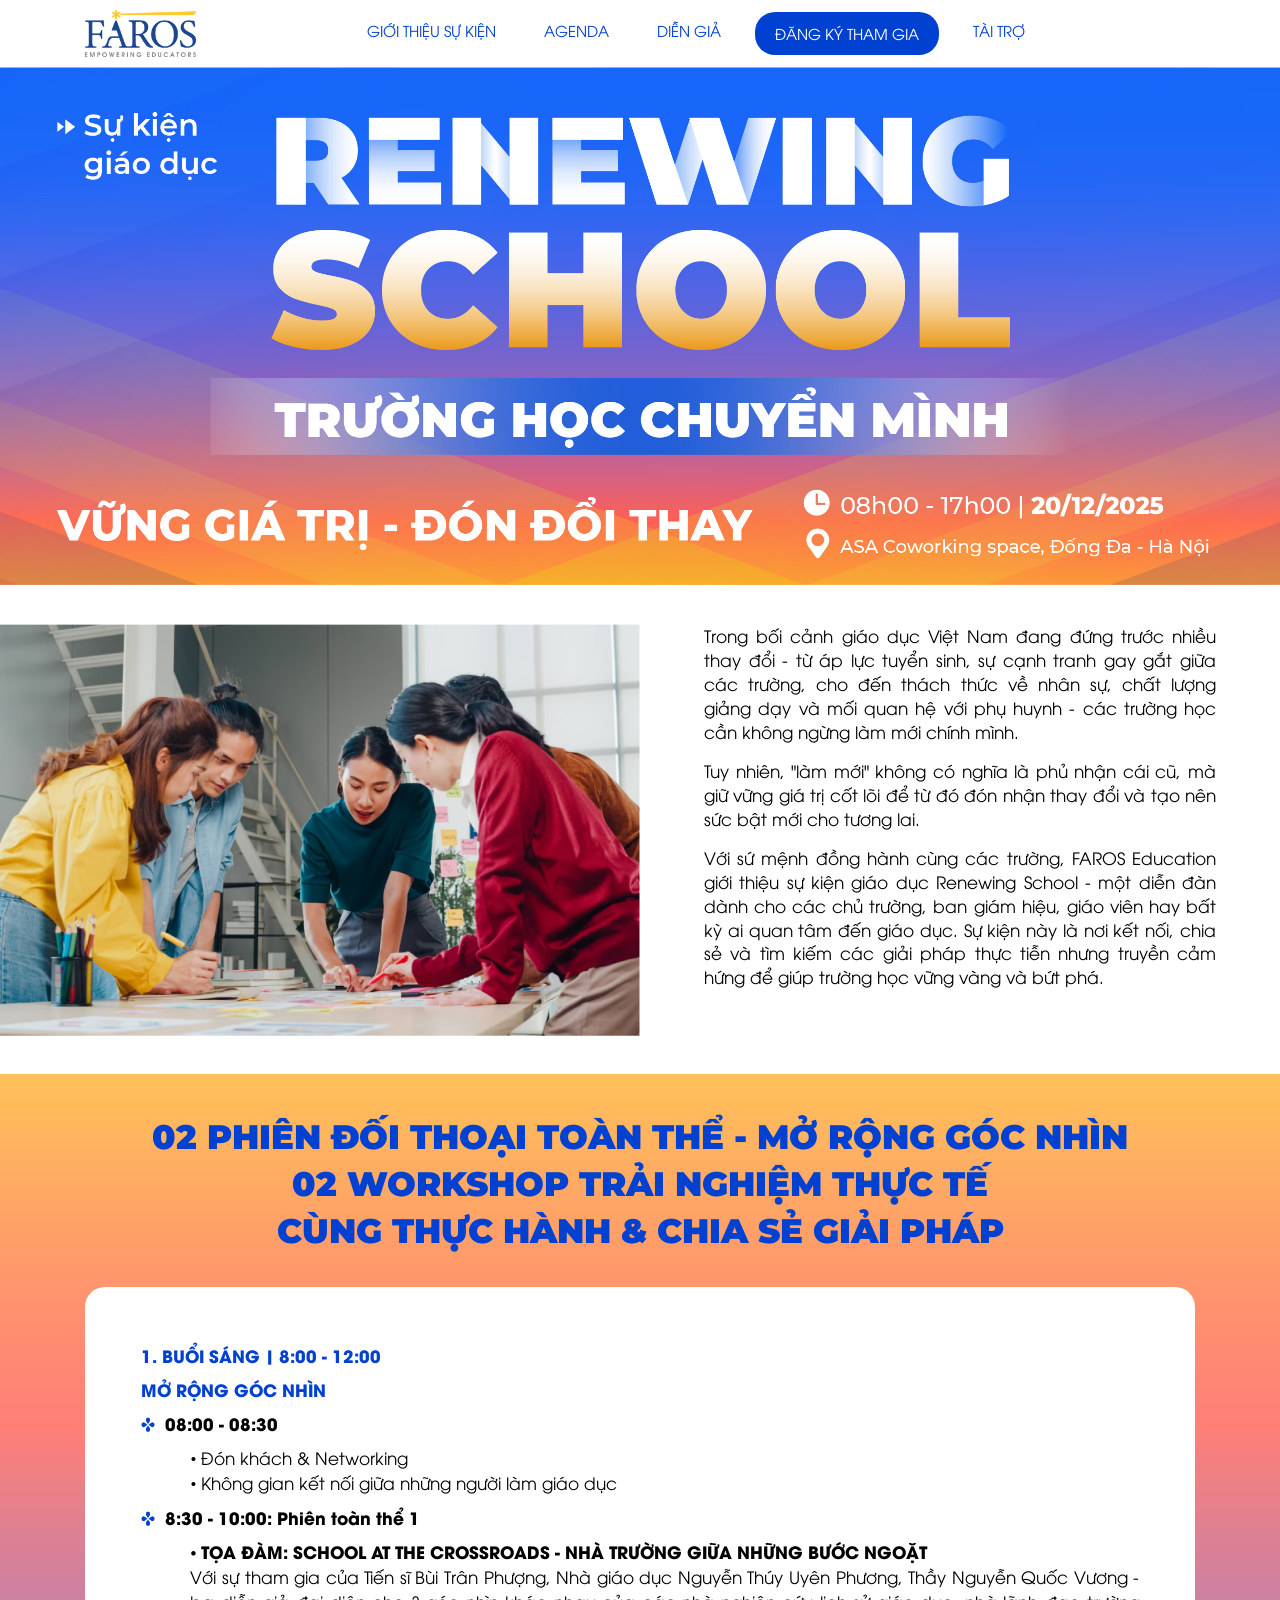
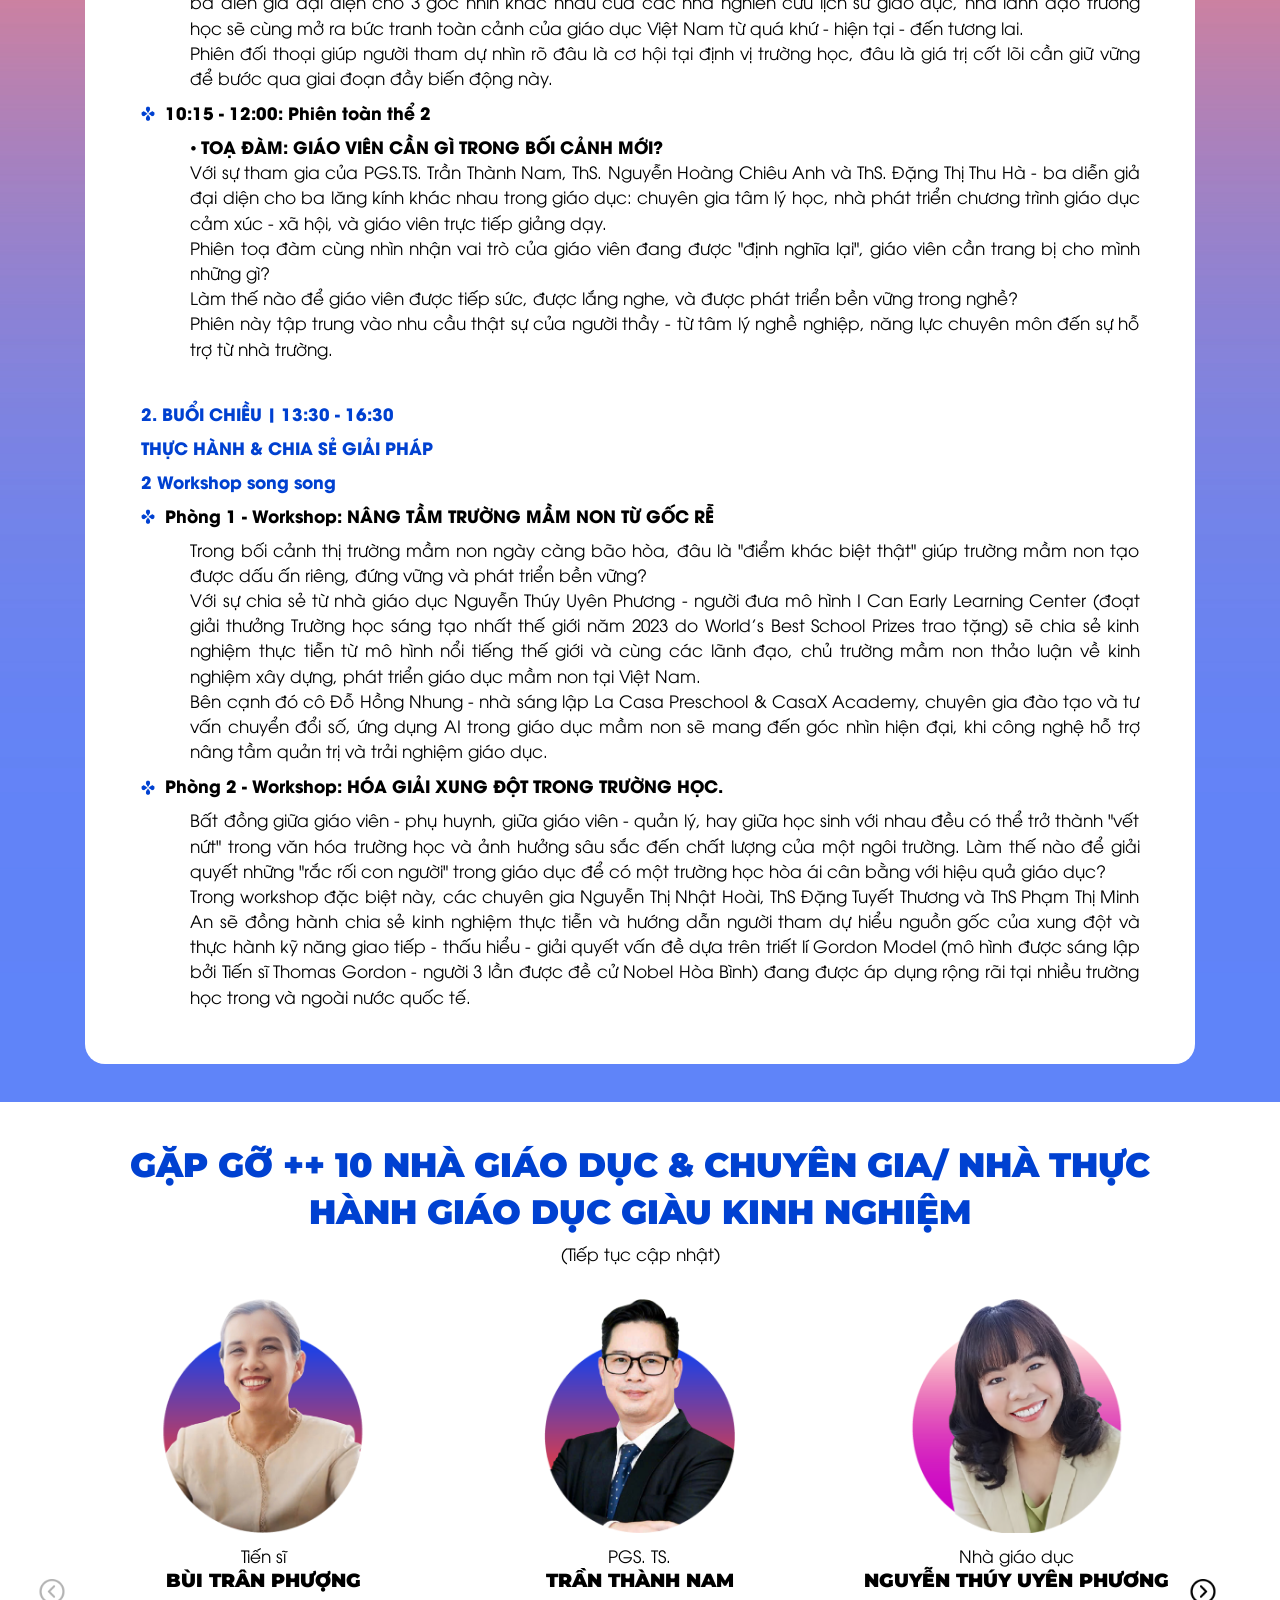
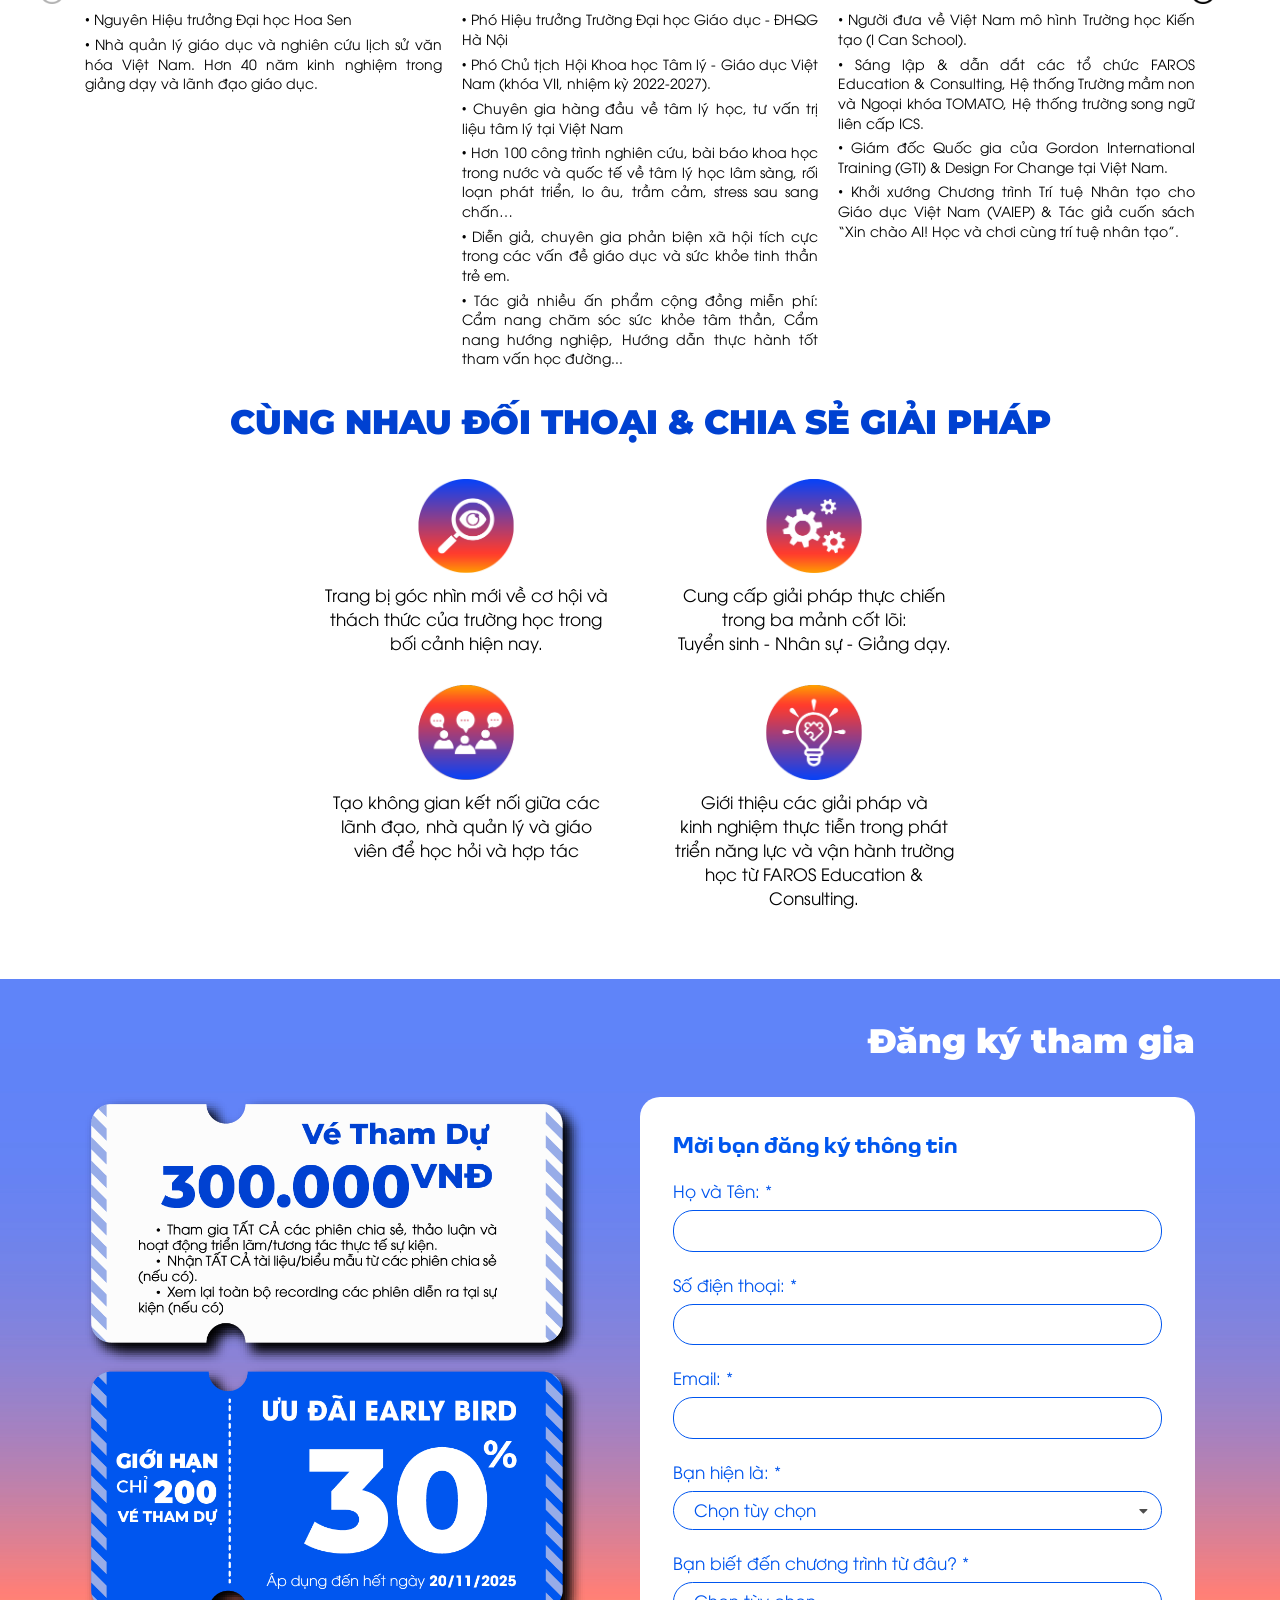
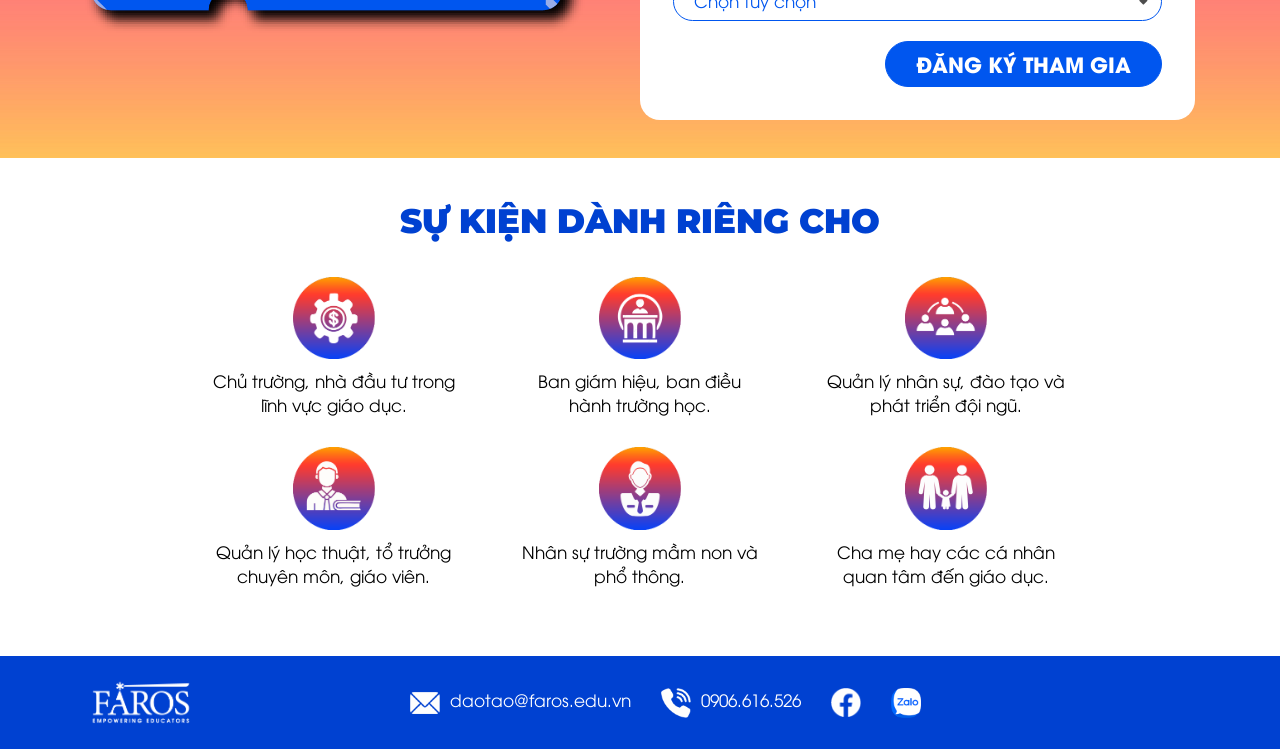
==== commit c2c8c69e: "update html" ====
--- a/home.html
+++ b/home.html
@@ -94,7 +94,7 @@
                         <span>Trong bối cảnh thị trường mầm non ngày càng bão hòa, đâu là "điểm khác biệt thật" giúp trường mầm non tạo được dấu ấn riêng, đứng vững và phát triển bền vững?<br>Với sự chia sẻ từ nhà giáo dục Nguyễn Thúy Uyên Phương - người đưa mô hình I Can Early Learning Center (đoạt giải thưởng Trường học sáng tạo nhất thế giới năm 2023 do World's Best School Prizes trao tặng) sẽ chia sẻ kinh nghiệm thực tiễn từ mô hình nổi tiếng thế giới và cùng các lãnh đạo, chủ trường mầm non thảo luận về kinh nghiệm xây dựng, phát triển giáo dục mầm non tại Việt Nam.<br>Bên cạnh đó cô Đỗ Hồng Nhung - nhà sáng lập La Casa Preschool & CasaX Academy, chuyên gia đào tạo và tư vấn chuyển đổi số, ứng dụng AI trong giáo dục mầm non sẽ mang đến góc nhìn hiện đại, khi công nghệ hỗ trợ nâng tầm quản trị và trải nghiệm giáo dục.</span>
                         <p class="text-note"><img src="./images/ico-point.png" alt=""> <span>Phòng 2 - Workshop: HÓA GIẢI XUNG ĐỘT TRONG TRƯỜNG HỌC.</span></p>
                         <span>Bất đồng giữa giáo viên - phụ huynh, giữa giáo viên - quản lý, hay giữa học sinh với nhau đều có thể trở thành "vết nứt" trong văn hóa trường học và ảnh hưởng sâu sắc đến chất lượng của một ngôi trường. Làm thế nào để giải quyết những "rắc rối con người" trong giáo dục để có một trường học hòa ái cân bằng với hiệu quả giáo dục?</span>
-                        <span>Trong workshop đặc biệt này, các chuyên gia Nguyễn Thị Nhật Hoài, ThS Đặng Tuyết Thương và ThS Phạm Thị Minh An và sẽ đồng hành chia sẻ kinh nghiệm thực tiễn và hướng dẫn người tham dự hiểu nguồn gốc của xung đột và thực hành kỹ năng giao tiếp - thấu hiểu - giải quyết vấn đề dựa trên triết lí Gordon Model (mô hình được sáng lập bởi Tiến sĩ Thomas Gordon - người 3 lần được đề cử Nobel Hòa Bình) đang được áp dụng rộng rãi tại nhiều trường học trong và ngoài nước quốc tế.</span>
+                        <span>Trong workshop đặc biệt này, các chuyên gia Nguyễn Thị Nhật Hoài, ThS Đặng Tuyết Thương và ThS Phạm Thị Minh An sẽ đồng hành chia sẻ kinh nghiệm thực tiễn và hướng dẫn người tham dự hiểu nguồn gốc của xung đột và thực hành kỹ năng giao tiếp - thấu hiểu - giải quyết vấn đề dựa trên triết lí Gordon Model (mô hình được sáng lập bởi Tiến sĩ Thomas Gordon - người 3 lần được đề cử Nobel Hòa Bình) đang được áp dụng rộng rãi tại nhiều trường học trong và ngoài nước quốc tế.</span>
                     </div>
                 </div>
             </div>
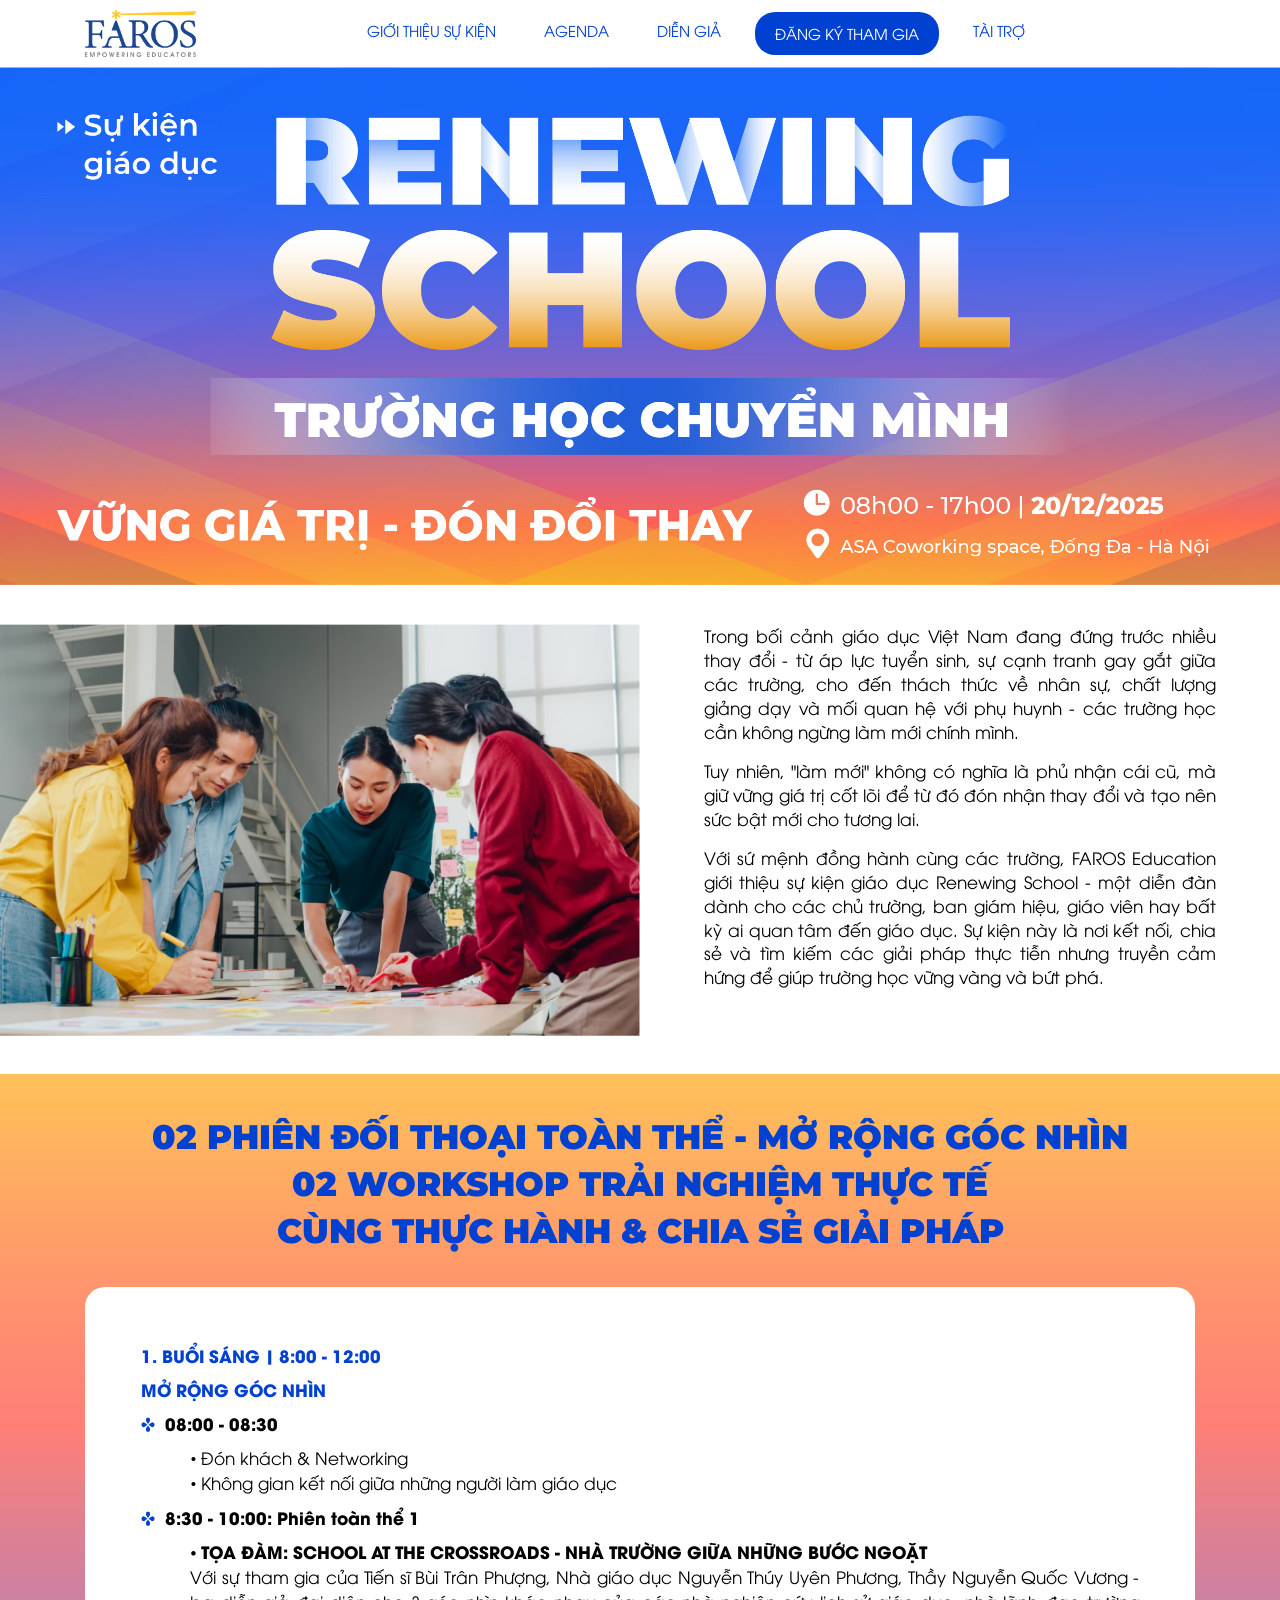
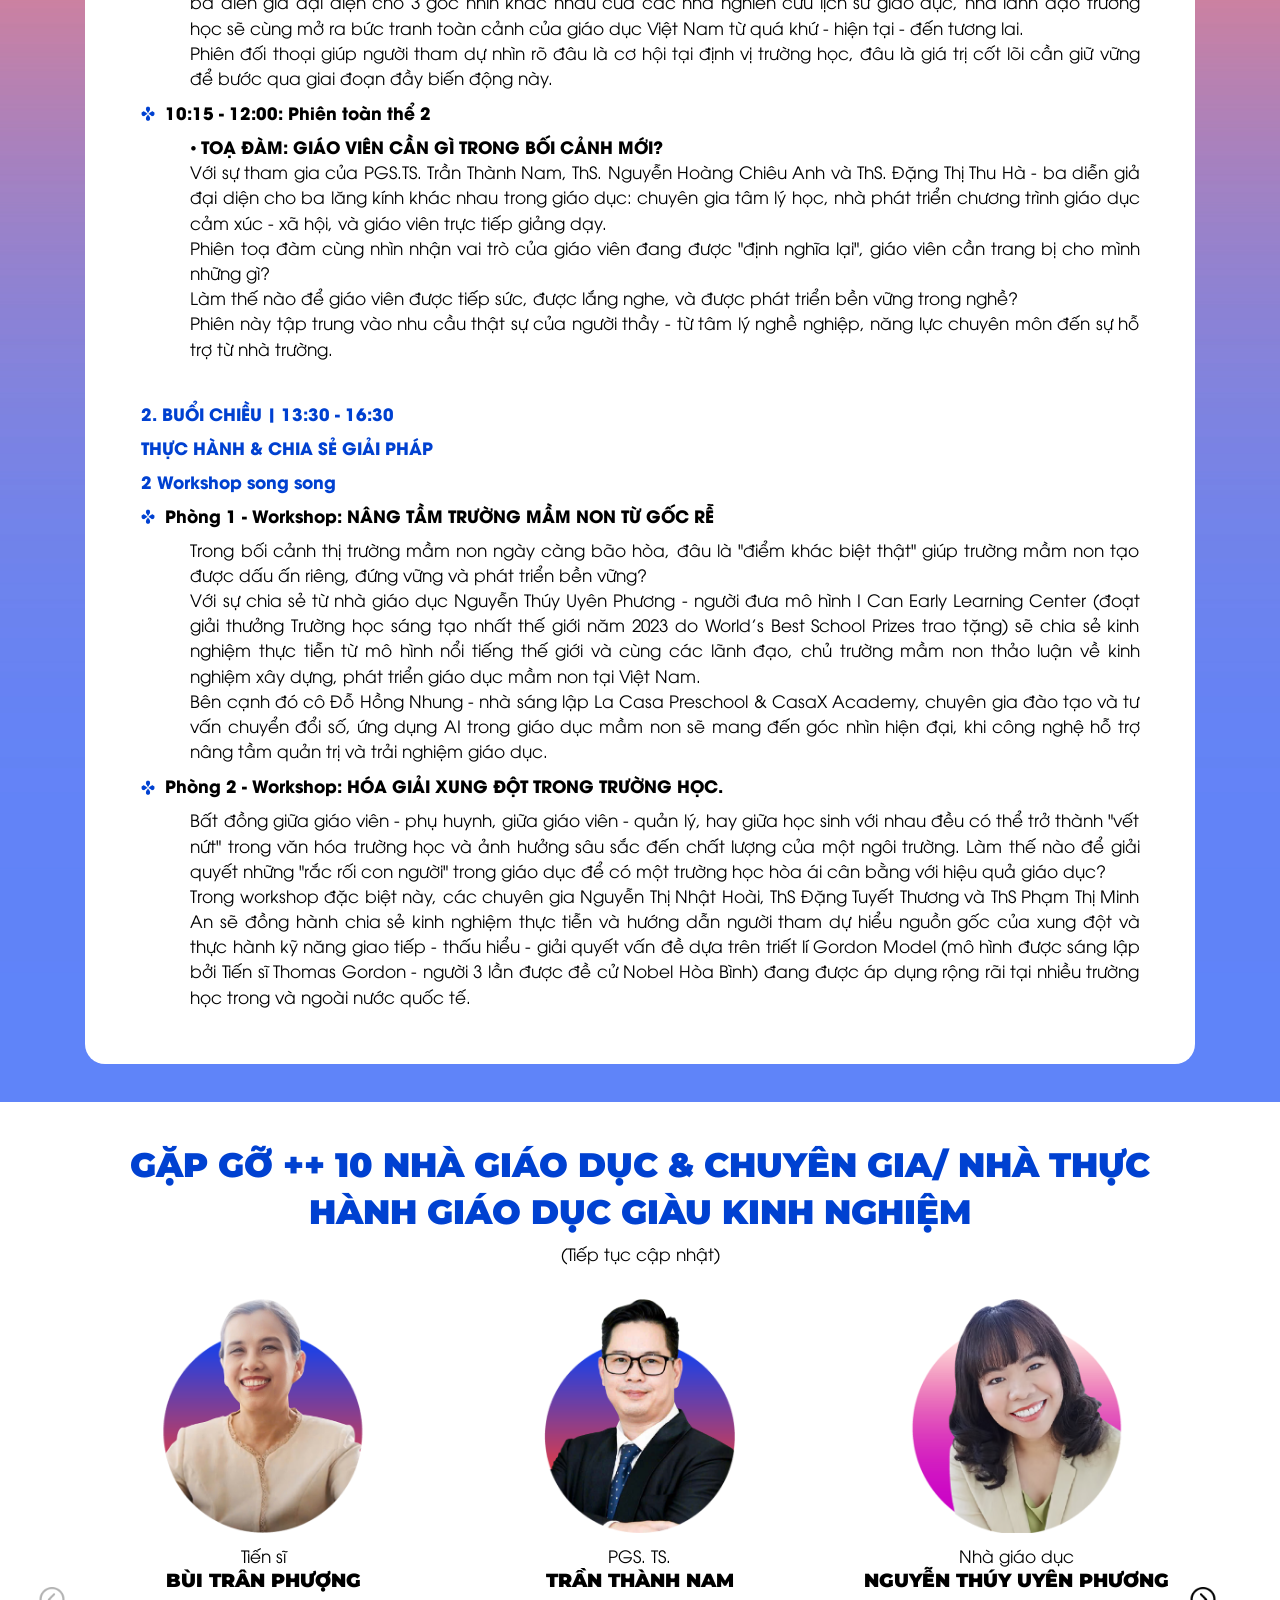
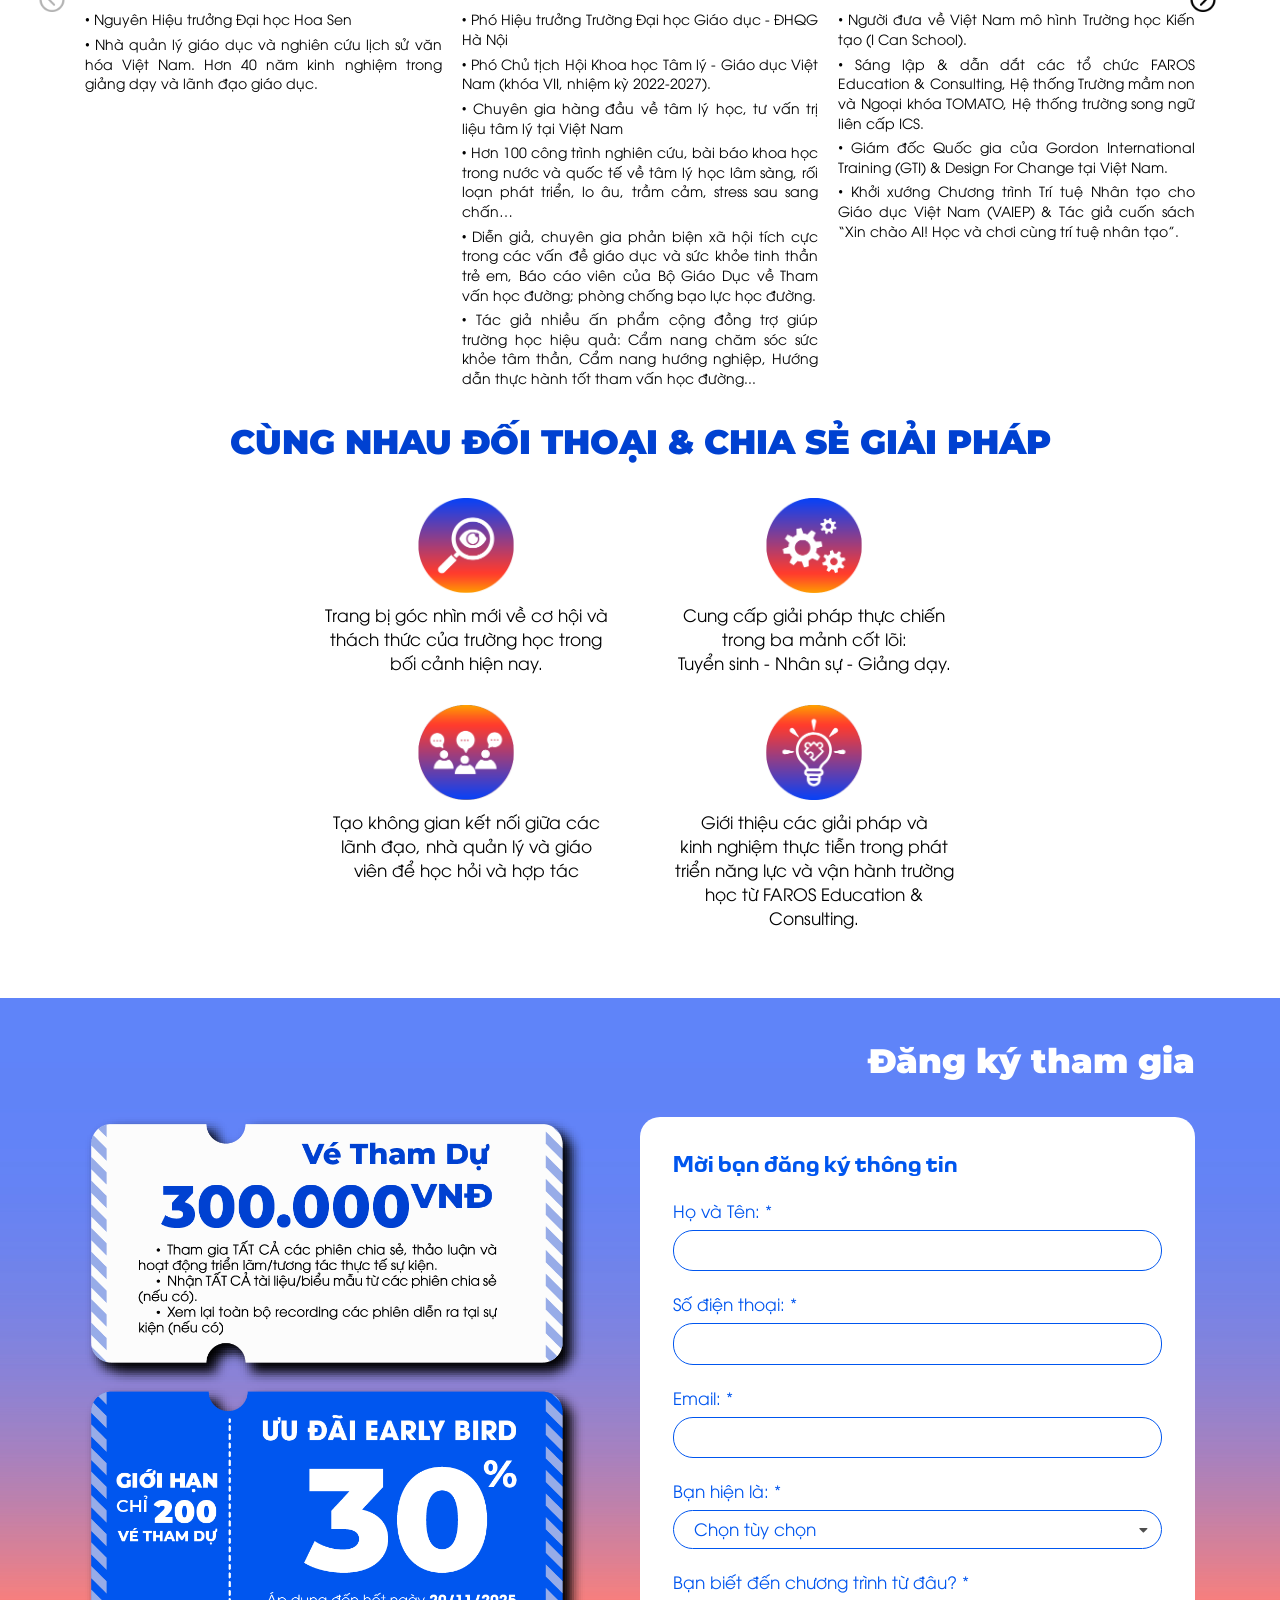
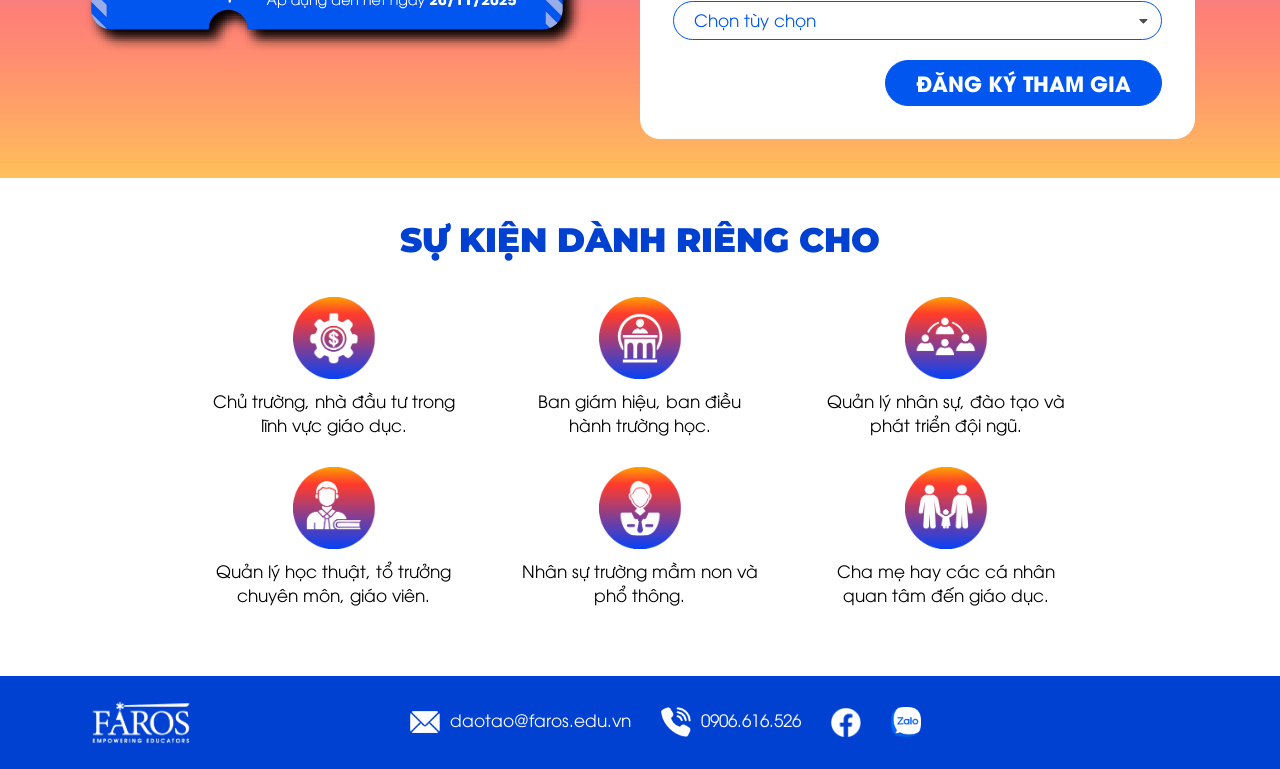
==== commit 4bdd2027: "update html" ====
--- a/home.html
+++ b/home.html
@@ -132,8 +132,8 @@
                                     <p>• Phó Chủ tịch Hội Khoa học Tâm lý - Giáo dục Việt Nam (khóa VII, nhiệm kỳ 2022-2027).</p>
                                     <p>• Chuyên gia hàng đầu về tâm lý học, tư vấn trị liệu tâm lý tại Việt Nam</p>
                                     <p>• Hơn 100 công trình nghiên cứu, bài báo khoa học trong nước và quốc tế về tâm lý học lâm sàng, rối loạn phát triển, lo âu, trầm cảm, stress sau sang chấn…</p>
-                                    <p>• Diễn giả, chuyên gia phản biện xã hội tích cực trong các vấn đề giáo dục và sức khỏe tinh thần trẻ em.</p>
-                                    <p>• Tác giả nhiều ấn phẩm cộng đồng miễn phí: Cẩm nang chăm sóc sức khỏe tâm thần, Cẩm nang hướng nghiệp, Hướng dẫn thực hành tốt tham vấn học đường...</p>
+                                    <p>• Diễn giả, chuyên gia phản biện xã hội tích cực trong các vấn đề giáo dục và sức khỏe tinh thần trẻ em, Báo cáo viên của Bộ Giáo Dục về Tham vấn học đường; phòng chống bạo lực học đường.</p>
+                                    <p>• Tác giả nhiều ấn phẩm cộng đồng trợ giúp trường học hiệu quả: Cẩm nang chăm sóc sức khỏe tâm thần, Cẩm nang hướng nghiệp, Hướng dẫn thực hành tốt tham vấn học đường...</p>
                                 </div>
                             </div>
                         </div>
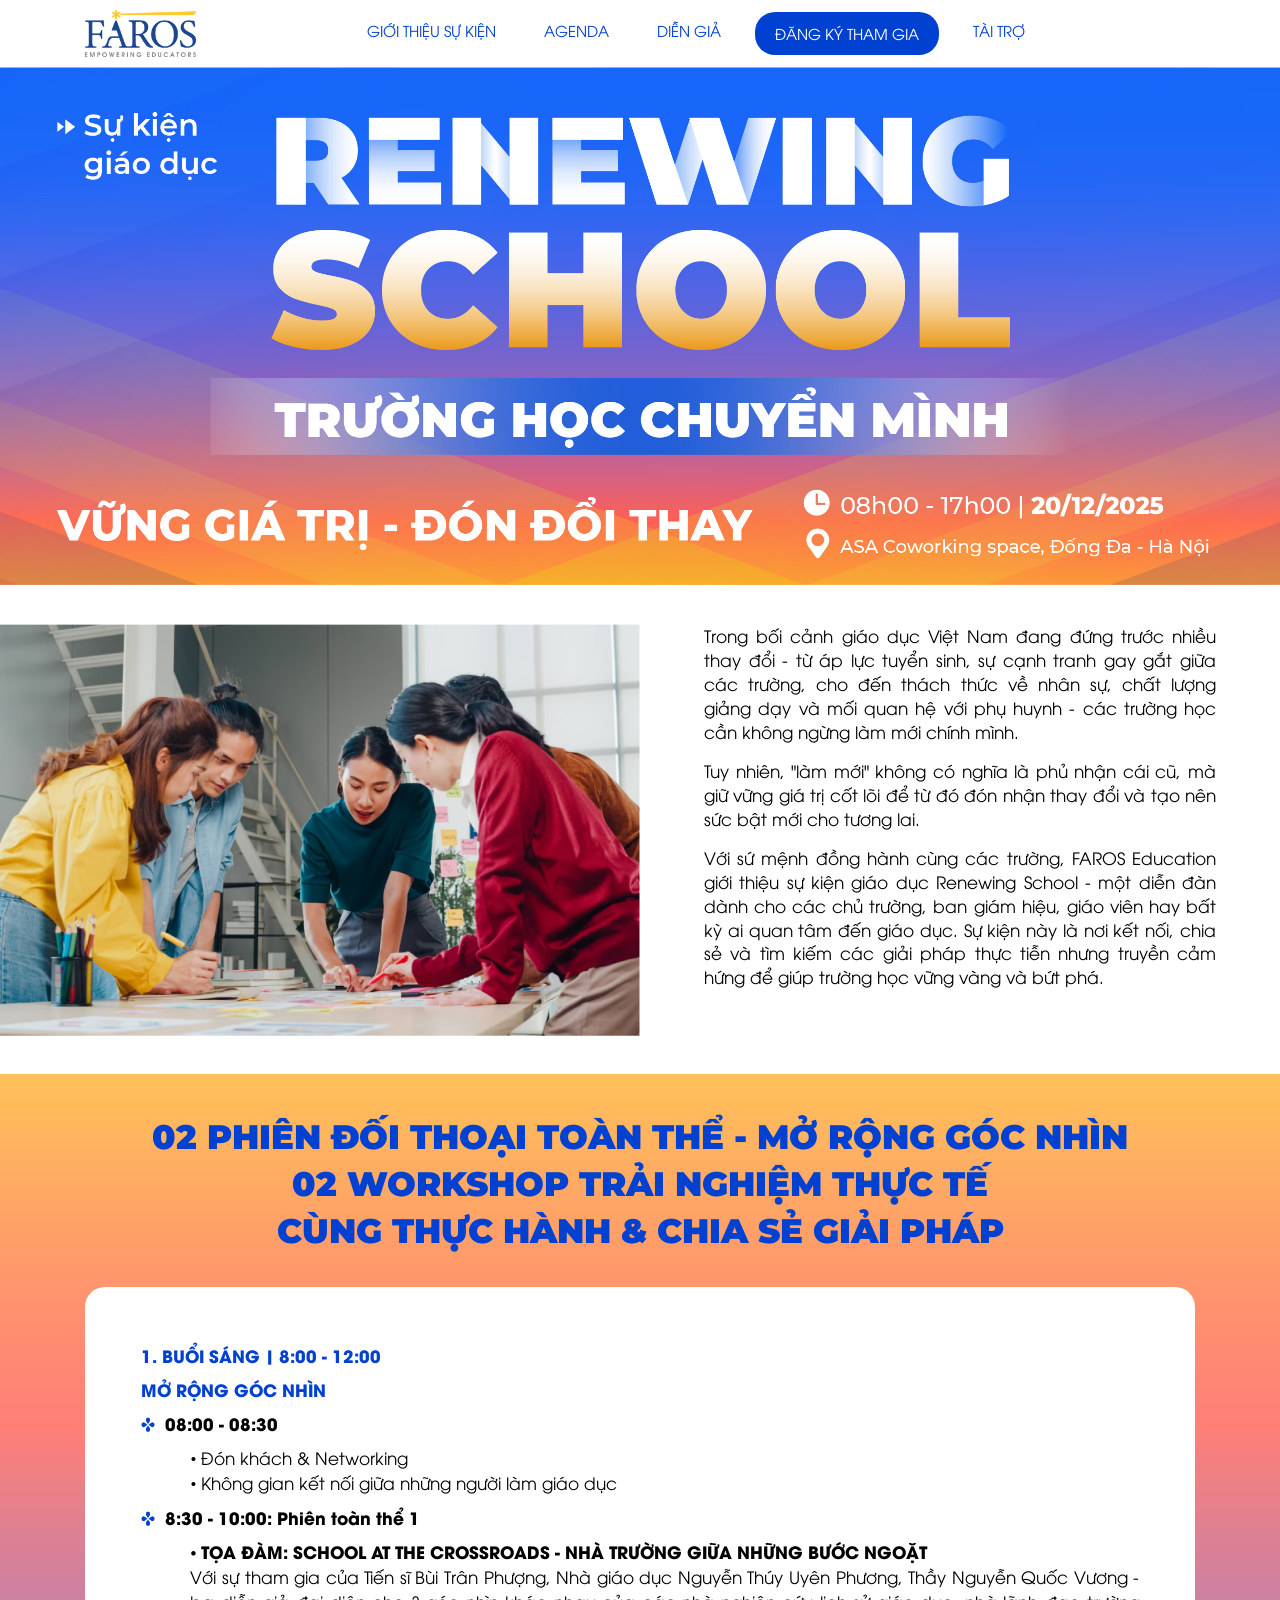
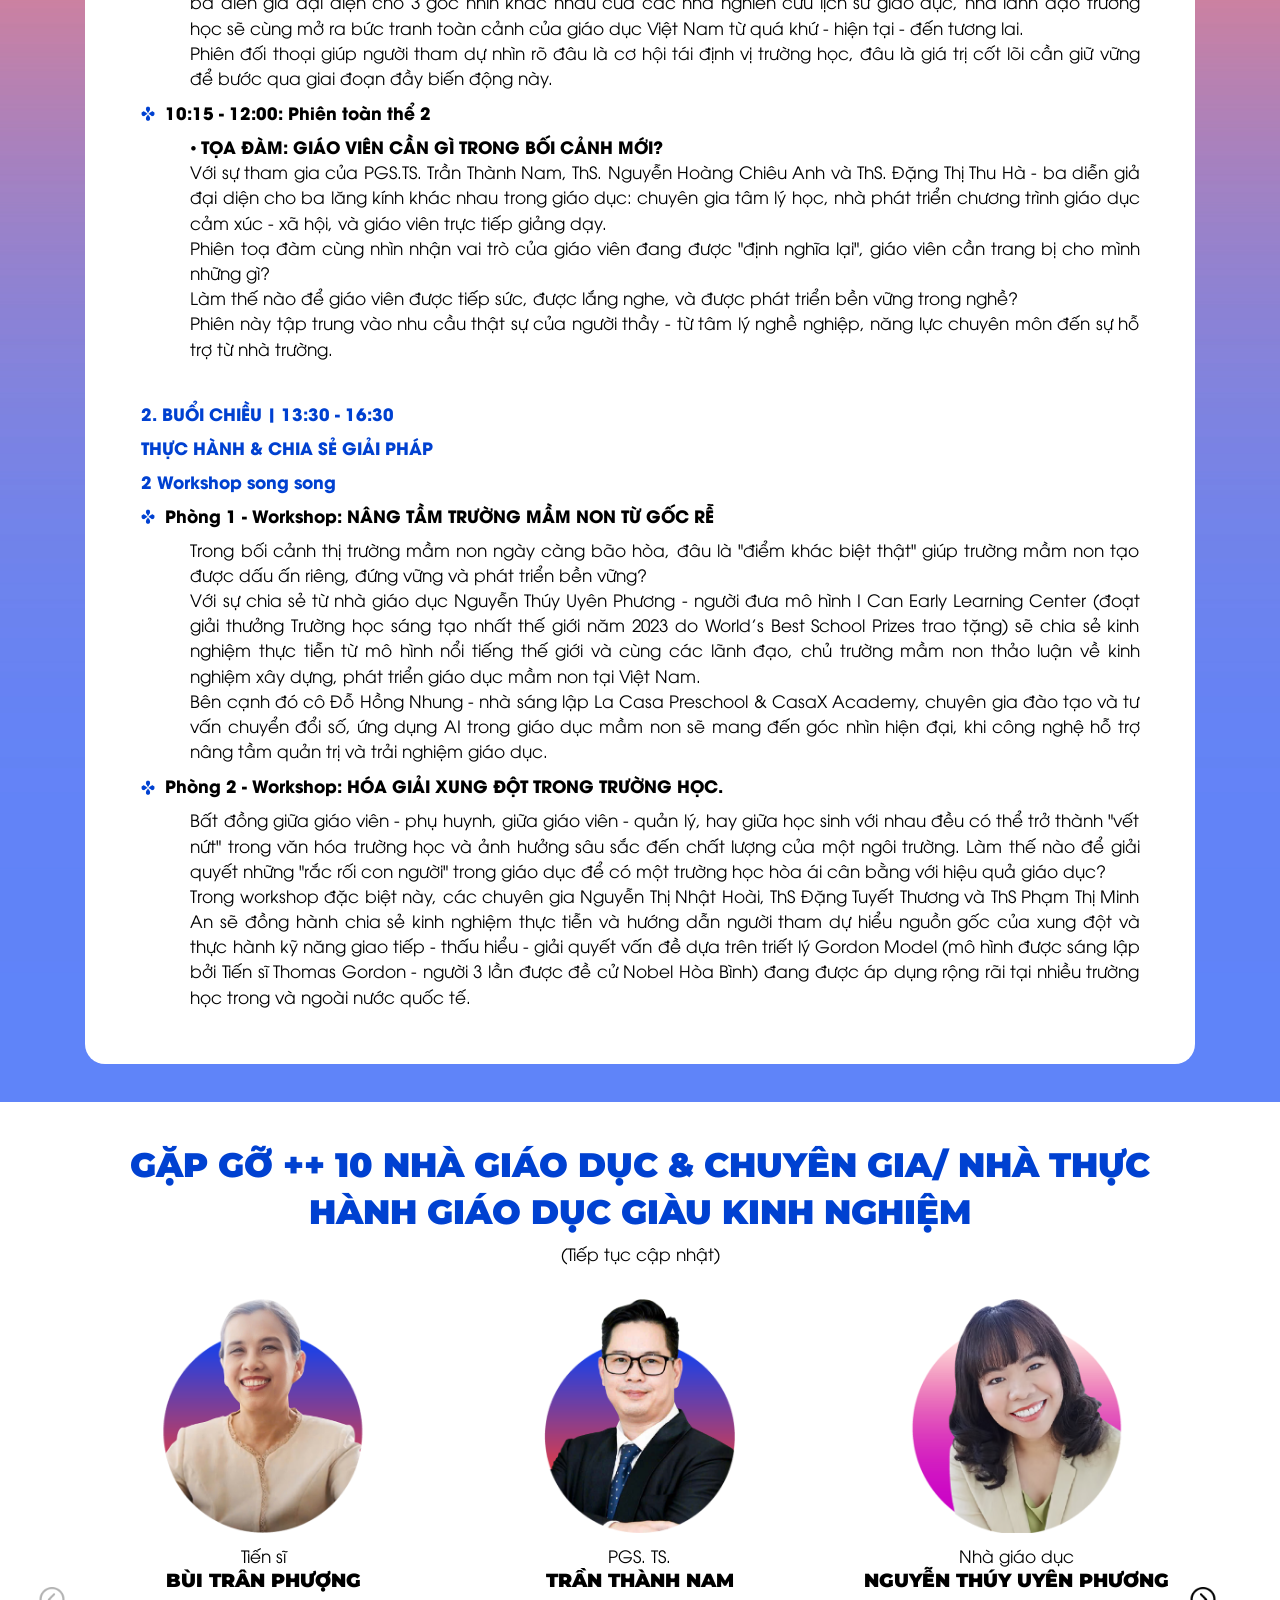
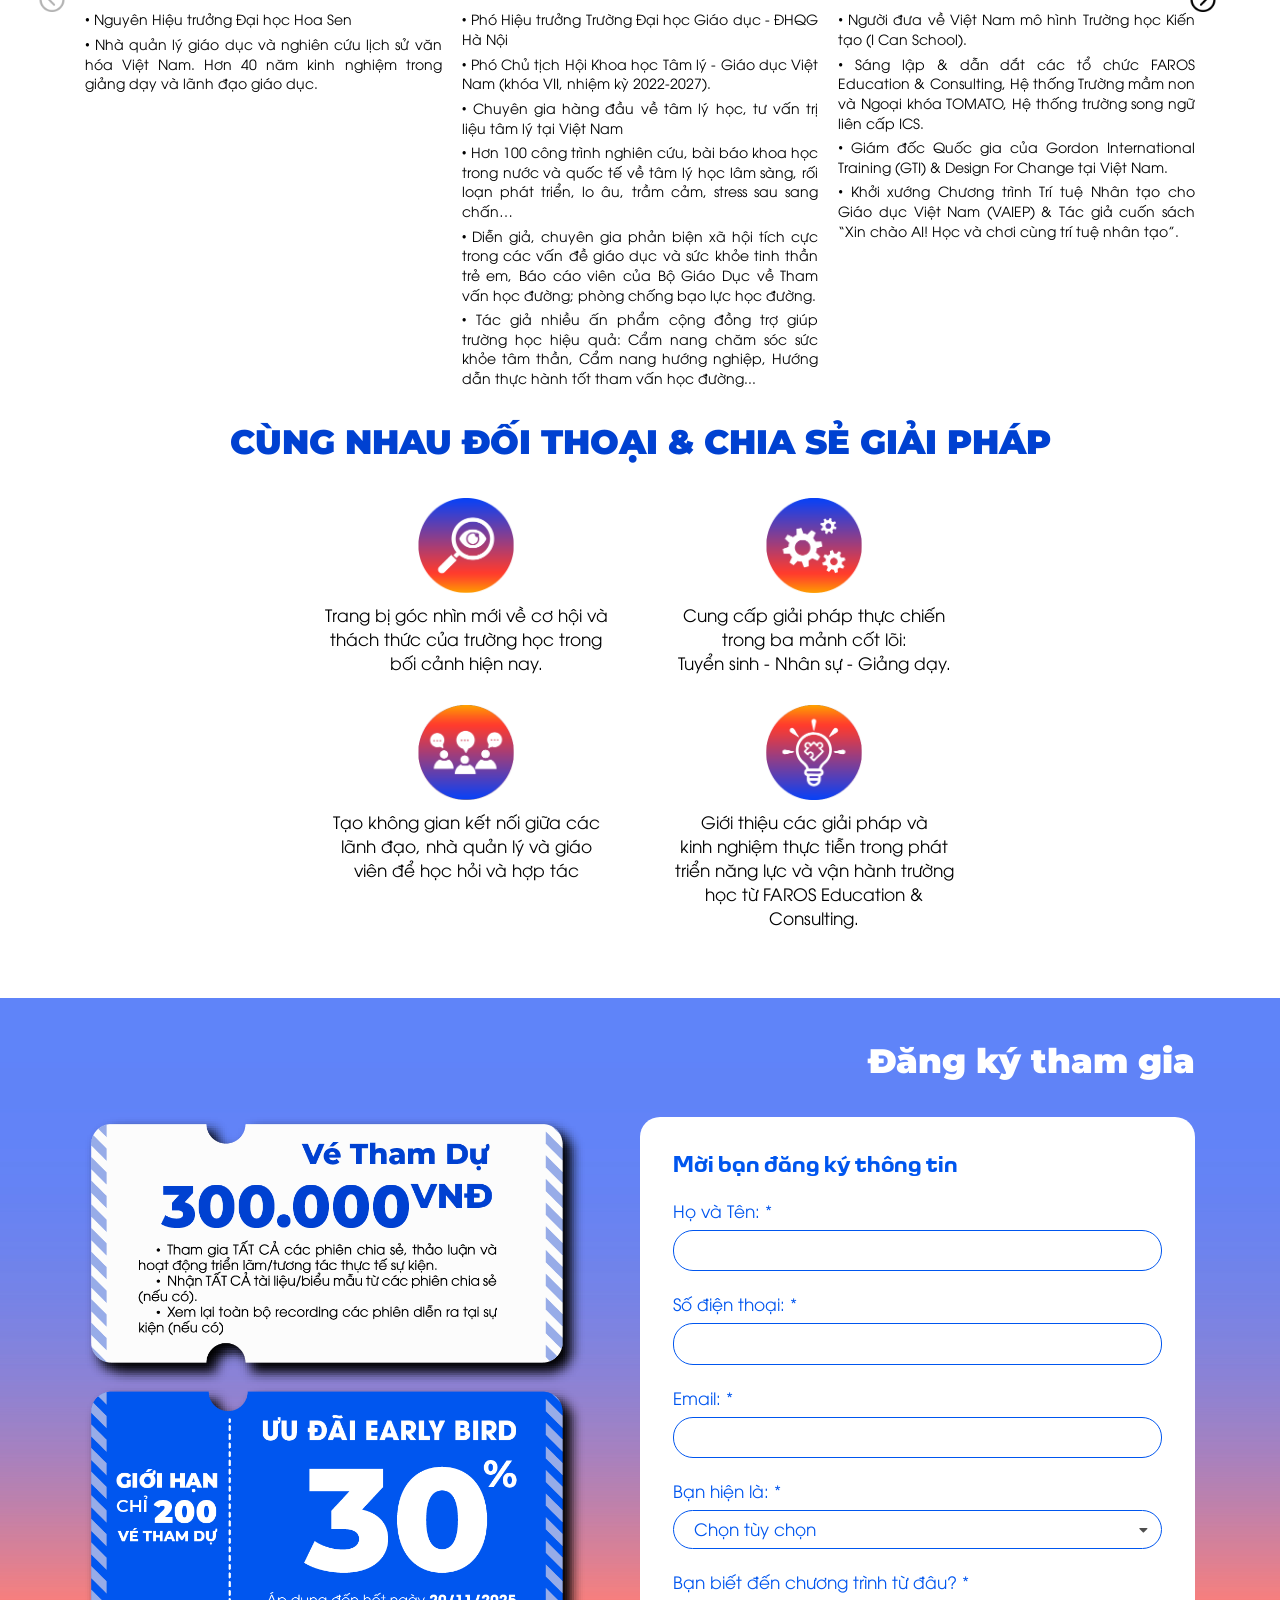
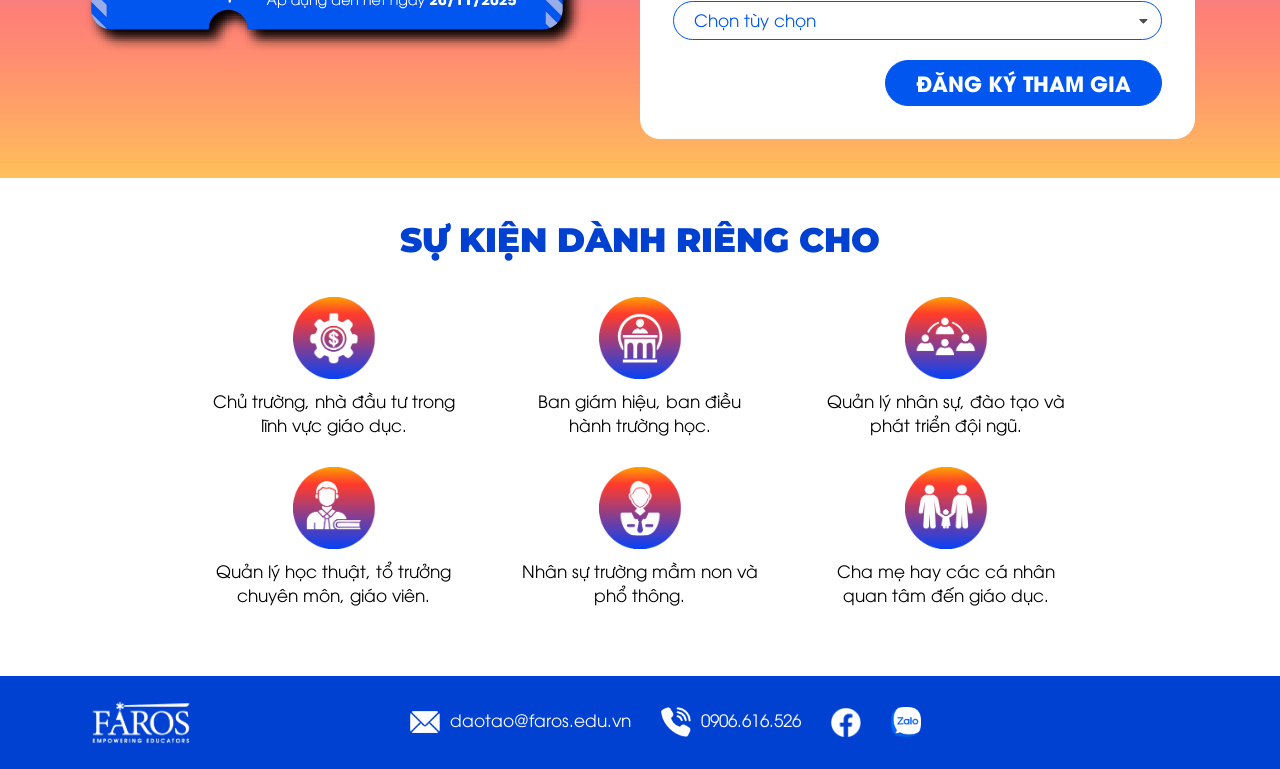
==== commit 776dc58b: "update page" ====
--- a/home.html
+++ b/home.html
@@ -80,9 +80,9 @@
                         <p class="text-note"><img src="./images/ico-point.png" alt=""> <span>8:30 - 10:00: Phiên toàn thể 1</span></p>
                         <span><strong>• TỌA ĐÀM: SCHOOL AT THE CROSSROADS - NHÀ TRƯỜNG GIỮA NHỮNG BƯỚC NGOẶT</strong></span>
                         <span>Với sự tham gia của Tiến sĩ Bùi Trân Phượng, Nhà giáo dục Nguyễn Thúy Uyên Phương, Thầy Nguyễn Quốc Vương - ba diễn giả đại diện cho 3 góc nhìn khác nhau của các nhà nghiên cứu lịch sử giáo dục, nhà lãnh đạo trường học sẽ cùng mở ra bức tranh toàn cảnh của giáo dục Việt Nam từ quá khứ - hiện tại - đến tương lai.</span>
-                        <span>Phiên đối thoại giúp người tham dự nhìn rõ đâu là cơ hội tại định vị trường học, đâu là giá trị cốt lõi cần giữ vững để bước qua giai đoạn đầy biến động này.</span>
+                        <span>Phiên đối thoại giúp người tham dự nhìn rõ đâu là cơ hội tái định vị trường học, đâu là giá trị cốt lõi cần giữ vững để bước qua giai đoạn đầy biến động này.</span>
                         <p class="text-note"><img src="./images/ico-point.png" alt=""> <span>10:15 - 12:00: Phiên toàn thể 2</span></p>
-                        <span><strong>• TOẠ ĐÀM: GIÁO VIÊN CẦN GÌ TRONG BỐI CẢNH MỚI?</strong></span>
+                        <span><strong>• TỌA ĐÀM: GIÁO VIÊN CẦN GÌ TRONG BỐI CẢNH MỚI?</strong></span>
                         <span>Với sự tham gia của PGS.TS. Trần Thành Nam, ThS. Nguyễn Hoàng Chiêu Anh và ThS. Đặng Thị Thu Hà - ba diễn giả đại diện cho ba lăng kính khác nhau trong giáo dục: chuyên gia tâm lý học, nhà phát triển chương trình giáo dục cảm xúc - xã hội, và giáo viên trực tiếp giảng dạy.<br>Phiên toạ đàm cùng nhìn nhận vai trò của giáo viên đang được "định nghĩa lại", giáo viên cần trang bị cho mình những gì?<br>Làm thế nào để giáo viên được tiếp sức, được lắng nghe, và được phát triển bền vững trong nghề?<br>Phiên này tập trung vào nhu cầu thật sự của người thầy - từ tâm lý nghề nghiệp, năng lực chuyên môn đến sự hỗ trợ từ nhà trường.</span>
                     </div>
                     <div class="md-col wow fadeInUp">
@@ -94,7 +94,7 @@
                         <span>Trong bối cảnh thị trường mầm non ngày càng bão hòa, đâu là "điểm khác biệt thật" giúp trường mầm non tạo được dấu ấn riêng, đứng vững và phát triển bền vững?<br>Với sự chia sẻ từ nhà giáo dục Nguyễn Thúy Uyên Phương - người đưa mô hình I Can Early Learning Center (đoạt giải thưởng Trường học sáng tạo nhất thế giới năm 2023 do World's Best School Prizes trao tặng) sẽ chia sẻ kinh nghiệm thực tiễn từ mô hình nổi tiếng thế giới và cùng các lãnh đạo, chủ trường mầm non thảo luận về kinh nghiệm xây dựng, phát triển giáo dục mầm non tại Việt Nam.<br>Bên cạnh đó cô Đỗ Hồng Nhung - nhà sáng lập La Casa Preschool & CasaX Academy, chuyên gia đào tạo và tư vấn chuyển đổi số, ứng dụng AI trong giáo dục mầm non sẽ mang đến góc nhìn hiện đại, khi công nghệ hỗ trợ nâng tầm quản trị và trải nghiệm giáo dục.</span>
                         <p class="text-note"><img src="./images/ico-point.png" alt=""> <span>Phòng 2 - Workshop: HÓA GIẢI XUNG ĐỘT TRONG TRƯỜNG HỌC.</span></p>
                         <span>Bất đồng giữa giáo viên - phụ huynh, giữa giáo viên - quản lý, hay giữa học sinh với nhau đều có thể trở thành "vết nứt" trong văn hóa trường học và ảnh hưởng sâu sắc đến chất lượng của một ngôi trường. Làm thế nào để giải quyết những "rắc rối con người" trong giáo dục để có một trường học hòa ái cân bằng với hiệu quả giáo dục?</span>
-                        <span>Trong workshop đặc biệt này, các chuyên gia Nguyễn Thị Nhật Hoài, ThS Đặng Tuyết Thương và ThS Phạm Thị Minh An sẽ đồng hành chia sẻ kinh nghiệm thực tiễn và hướng dẫn người tham dự hiểu nguồn gốc của xung đột và thực hành kỹ năng giao tiếp - thấu hiểu - giải quyết vấn đề dựa trên triết lí Gordon Model (mô hình được sáng lập bởi Tiến sĩ Thomas Gordon - người 3 lần được đề cử Nobel Hòa Bình) đang được áp dụng rộng rãi tại nhiều trường học trong và ngoài nước quốc tế.</span>
+                        <span>Trong workshop đặc biệt này, các chuyên gia Nguyễn Thị Nhật Hoài, ThS Đặng Tuyết Thương và ThS Phạm Thị Minh An sẽ đồng hành chia sẻ kinh nghiệm thực tiễn và hướng dẫn người tham dự hiểu nguồn gốc của xung đột và thực hành kỹ năng giao tiếp - thấu hiểu - giải quyết vấn đề dựa trên triết lý Gordon Model (mô hình được sáng lập bởi Tiến sĩ Thomas Gordon - người 3 lần được đề cử Nobel Hòa Bình) đang được áp dụng rộng rãi tại nhiều trường học trong và ngoài nước quốc tế.</span>
                     </div>
                 </div>
             </div>
@@ -155,13 +155,70 @@
                         <div class="item">
                             <div class="md-col wow fadeInLeft"  data-wow-delay="0.5s">
                                 <div class="md-img">
+                                    <img src="./images/sc3-img-14.png" alt="">
+                                    <span>Tiến sĩ </span>
+                                    <h6>NGUYỄN VĨNH SƠN</h6>
+                                </div>
+                                <div class="md-text">
+                                    <p>• Phó Chủ tịch Hội đồng Giáo dục - Hệ thống Trường PTLC SNQT Wellspring.</p>
+                                    <p>• Tổng Hiệu trưởng - Trường Phổ thông Liên cấp Song ngữ Quốc tế Wellspring Hà Nội.</p>
+                                    <p>• Nguyên Giảng viên Khoa Hóa học - Trường Đại học Sư phạm Hà Nội.</p>
+                                    <p>• Tác giả hơn 40 công trình nghiên cứu và bài báo quốc tế trong lĩnh vực Hóa học, Khoa học Giáo dục và Lãnh đạo học đường.</p>
+                                    <p>• Dịch giả, diễn giả trong lĩnh vực giáo dục khai phóng, đổi mới giáo dục, phản biện tích cực về các vấn đề giáo dục song ngữ, hạnh phúc và phát triển năng lực công dân toàn cầu.</p>
+                                </div>
+                            </div>
+                        </div>
+                        <div class="item">
+                            <div class="md-col wow fadeInLeft"  data-wow-delay="0.5s">
+                                <div class="md-img">
                                     <img src="./images/sc3-img-3.png" alt="">
                                     <span>Dịch giả/ Nhà nghiên cứu</span>
                                     <h6>NGUYỄN QUỐC VƯƠNG</h6>
                                 </div>
                                 <div class="md-text">
-                                    <p>• Giảng viên Khoa Lịch sử, Đại học Sư phạm Hà Nội.</p>
                                     <p>• Tác giả và dịch giả gần 100 đầu sách về giáo dục, văn hóa và lịch sử.</p>
+                                </div>
+                            </div>
+                        </div>
+                        <div class="item">
+                            <div class="md-col wow fadeInLeft"  data-wow-delay="1s">
+                                <div class="md-img">
+                                    <img src="./images/sc3-img-6.png" alt="">
+                                    <span>Thạc sĩ </span>
+                                    <h6>PHẠM THỊ MINH AN</h6>
+                                </div>
+                                <div class="md-text">
+                                    <p>• Thạc sĩ Quản lý giáo dục - Đại học Quốc gia Hà Nội</p>
+                                    <p>• Đồng sáng lập Hệ thống giáo dục Olympia (Trường PTLC Olympia)</p>
+                                    <p>• Hiệu trưởng được chứng nhận - Chương trình PYP, IB DP</p>
+                                </div>
+                            </div>
+                        </div>
+                        <div class="item">
+                            <div class="md-col wow fadeInLeft"  data-wow-delay="1s">
+                                <div class="md-img">
+                                    <img src="./images/sc3-img-13.png" alt="">
+                                    <span>Thạc sĩ</span>
+                                    <h6>LÊ NGUYỄN TRUNG NGUYÊN</h6>
+                                </div>
+                                <div class="md-text">
+                                    <p>• Thạc sĩ Lãnh đạo & Quản lý Giáo dục, Đại học RMIT</p>
+                                    <p>• Tổng Giám đốc Hệ thống trường Victoria School</p>
+                                    <p>• Nguyên Phó Giám đốc Trung tâm Đánh giá và Kiểm định Chất lượng giáo dục, Viện Nghiên cứu Giáo dục thuộc Trường Đại học Sư phạm TP.HCM</p>
+                                    <p>• Hơn 25 năm kinh nghiệm quản lý, điều hành các hệ thống trường mầm non và phổ thông liên cấp</p>
+                                </div>
+                            </div>
+                        </div>
+                        <div class="item">
+                            <div class="md-col wow fadeInLeft"  data-wow-delay="1s">
+                                <div class="md-img">
+                                    <img src="./images/sc3-img-7.png" alt="">
+                                    <span>Chuyên gia </span>
+                                    <h6>ĐỖ HỒNG NHUNG</h6>
+                                </div>
+                                <div class="md-text">
+                                    <p>• Nhà sáng lập La Casa Preschool & CasaX Academy</p>
+                                    <p>• Chuyên gia đào tạo và tư vấn chuyển đổi số, ứng dụng AI trong giáo dục mầm non</p>
                                 </div>
                             </div>
                         </div>
@@ -196,6 +253,20 @@
                         <div class="item">
                             <div class="md-col wow fadeInLeft"  data-wow-delay="1s">
                                 <div class="md-img">
+                                    <img src="./images/sc3-img-11.png" alt="">
+                                    <span>Thạc sĩ</span>
+                                    <h6>PHAN THÙY DƯƠNG</h6>
+                                </div>
+                                <div class="md-text">
+                                    <p>• CEO CapiEdu Vietnam JSC (CTCP đầu tư & phát triển giáo dục CapiEdu VN); Hệ thống trường mầm non Xanh GCA; Trung tâm phát triển tài năng Iglobe</p>
+                                    <p>• Nghiên cứu và phát triển mô hình trường học Xanh & giáo dục bền vững ESD tại VN.</p>
+                                    <p>•  Chuyên gia đào tạo, tư vấn chuyên môn và thiết lập vận hành tổ chức giáo dục</p>
+                                </div>
+                            </div>
+                        </div>
+                        <div class="item">
+                            <div class="md-col wow fadeInLeft"  data-wow-delay="1s">
+                                <div class="md-img">
                                     <img src="./images/sc3-img-5.png" alt="">
                                     <span>Chuyên gia </span>
                                     <h6>NGUYỄN THỊ NHẬT HOÀI</h6>
@@ -207,33 +278,8 @@
                                 </div>
                             </div>
                         </div>
-                        <div class="item">
-                            <div class="md-col wow fadeInLeft"  data-wow-delay="1s">
-                                <div class="md-img">
-                                    <img src="./images/sc3-img-6.png" alt="">
-                                    <span>Thạc sĩ </span>
-                                    <h6>PHẠM THỊ MINH AN</h6>
-                                </div>
-                                <div class="md-text">
-                                    <p>• Thạc sĩ Quản lý giáo dục - Đại học Quốc gia Hà Nội</p>
-                                    <p>• Đồng sáng lập Hệ thống giáo dục Olympia (Trường PTLC Olympia)</p>
-                                    <p>• Hiệu trưởng được chứng nhận - Chương trình PYP, IB DP</p>
-                                </div>
-                            </div>
-                        </div>
-                        <div class="item">
-                            <div class="md-col wow fadeInLeft"  data-wow-delay="1s">
-                                <div class="md-img">
-                                    <img src="./images/sc3-img-7.png" alt="">
-                                    <span>Chuyên gia </span>
-                                    <h6>ĐỖ HỒNG NHUNG</h6>
-                                </div>
-                                <div class="md-text">
-                                    <p>• Nhà sáng lập La Casa Preschool & CasaX Academy</p>
-                                    <p>• Chuyên gia đào tạo và tư vấn chuyển đổi số, ứng dụng AI trong giáo dục mầm non</p>
-                                </div>
-                            </div>
-                        </div>
+                        
+                        
                         <div class="item">
                             <div class="md-col wow fadeInLeft"  data-wow-delay="1s">
                                 <div class="md-img">
@@ -248,7 +294,18 @@
                                 </div>
                             </div>
                         </div>
-
+                        <div class="item">
+                            <div class="md-col wow fadeInLeft"  data-wow-delay="1s">
+                                <div class="md-img">
+                                    <img src="./images/sc3-img-19.png" alt="">
+                                    <span>Thạc sĩ</span>
+                                    <h6>NGUYỄN THỊ THU HẰNG</h6>
+                                </div>
+                                <div class="md-text">
+                                    <p>• Nhà sáng lập và điều hành Trường mầm non Hạt Dẻ Cười</p>
+                                </div>
+                            </div>
+                        </div>
                         
                        
                         
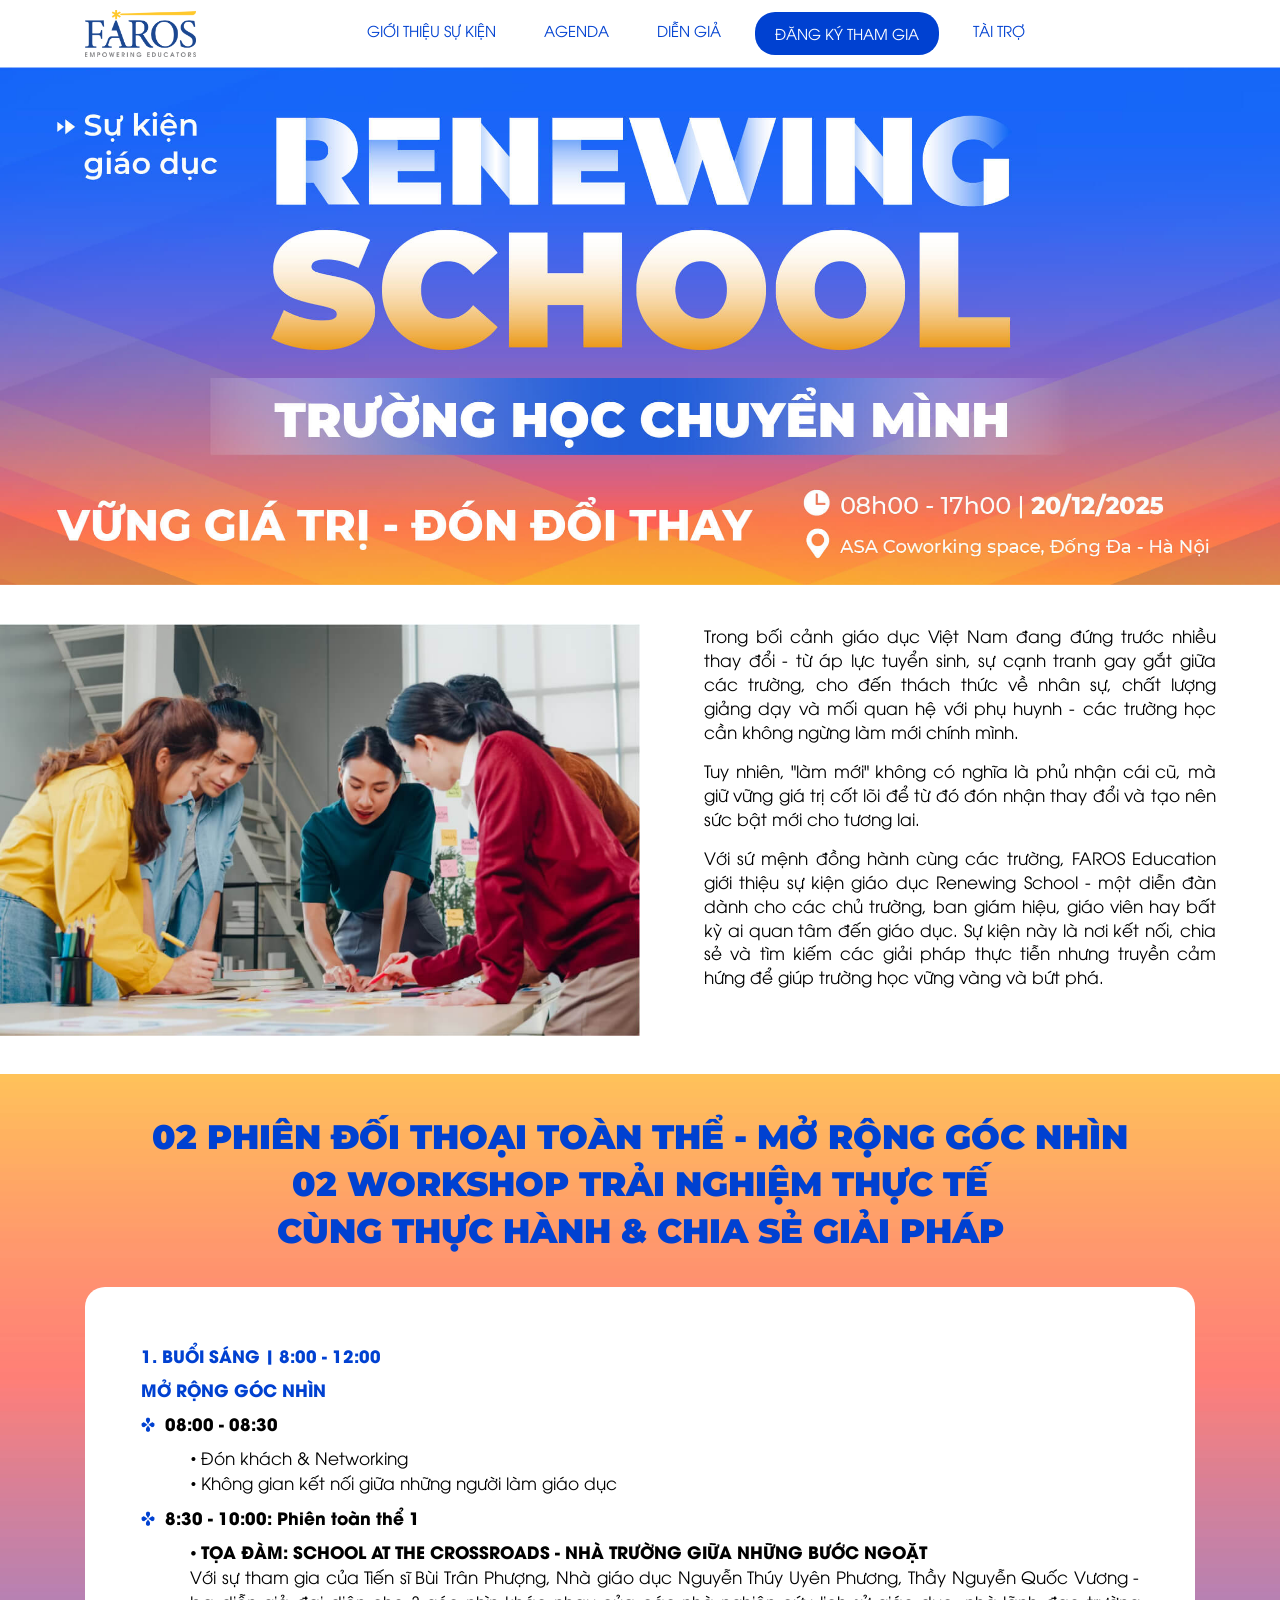
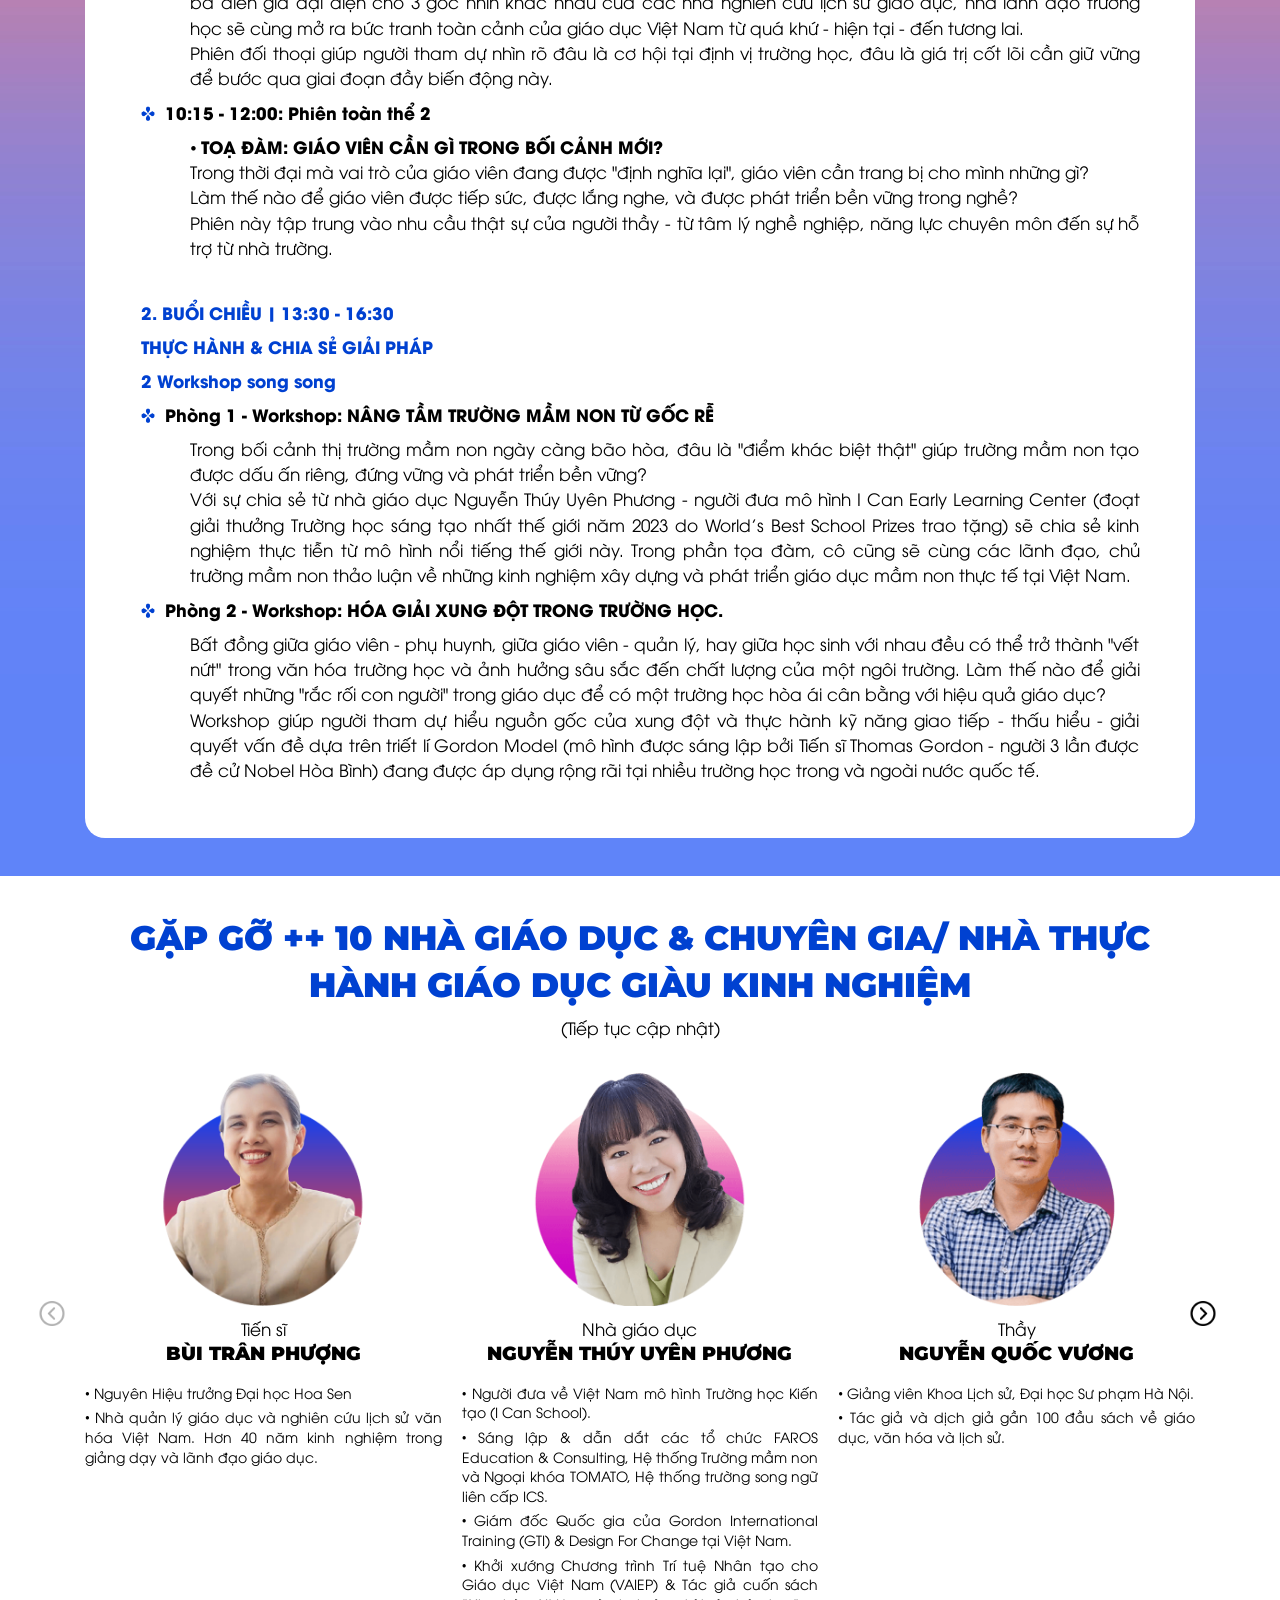
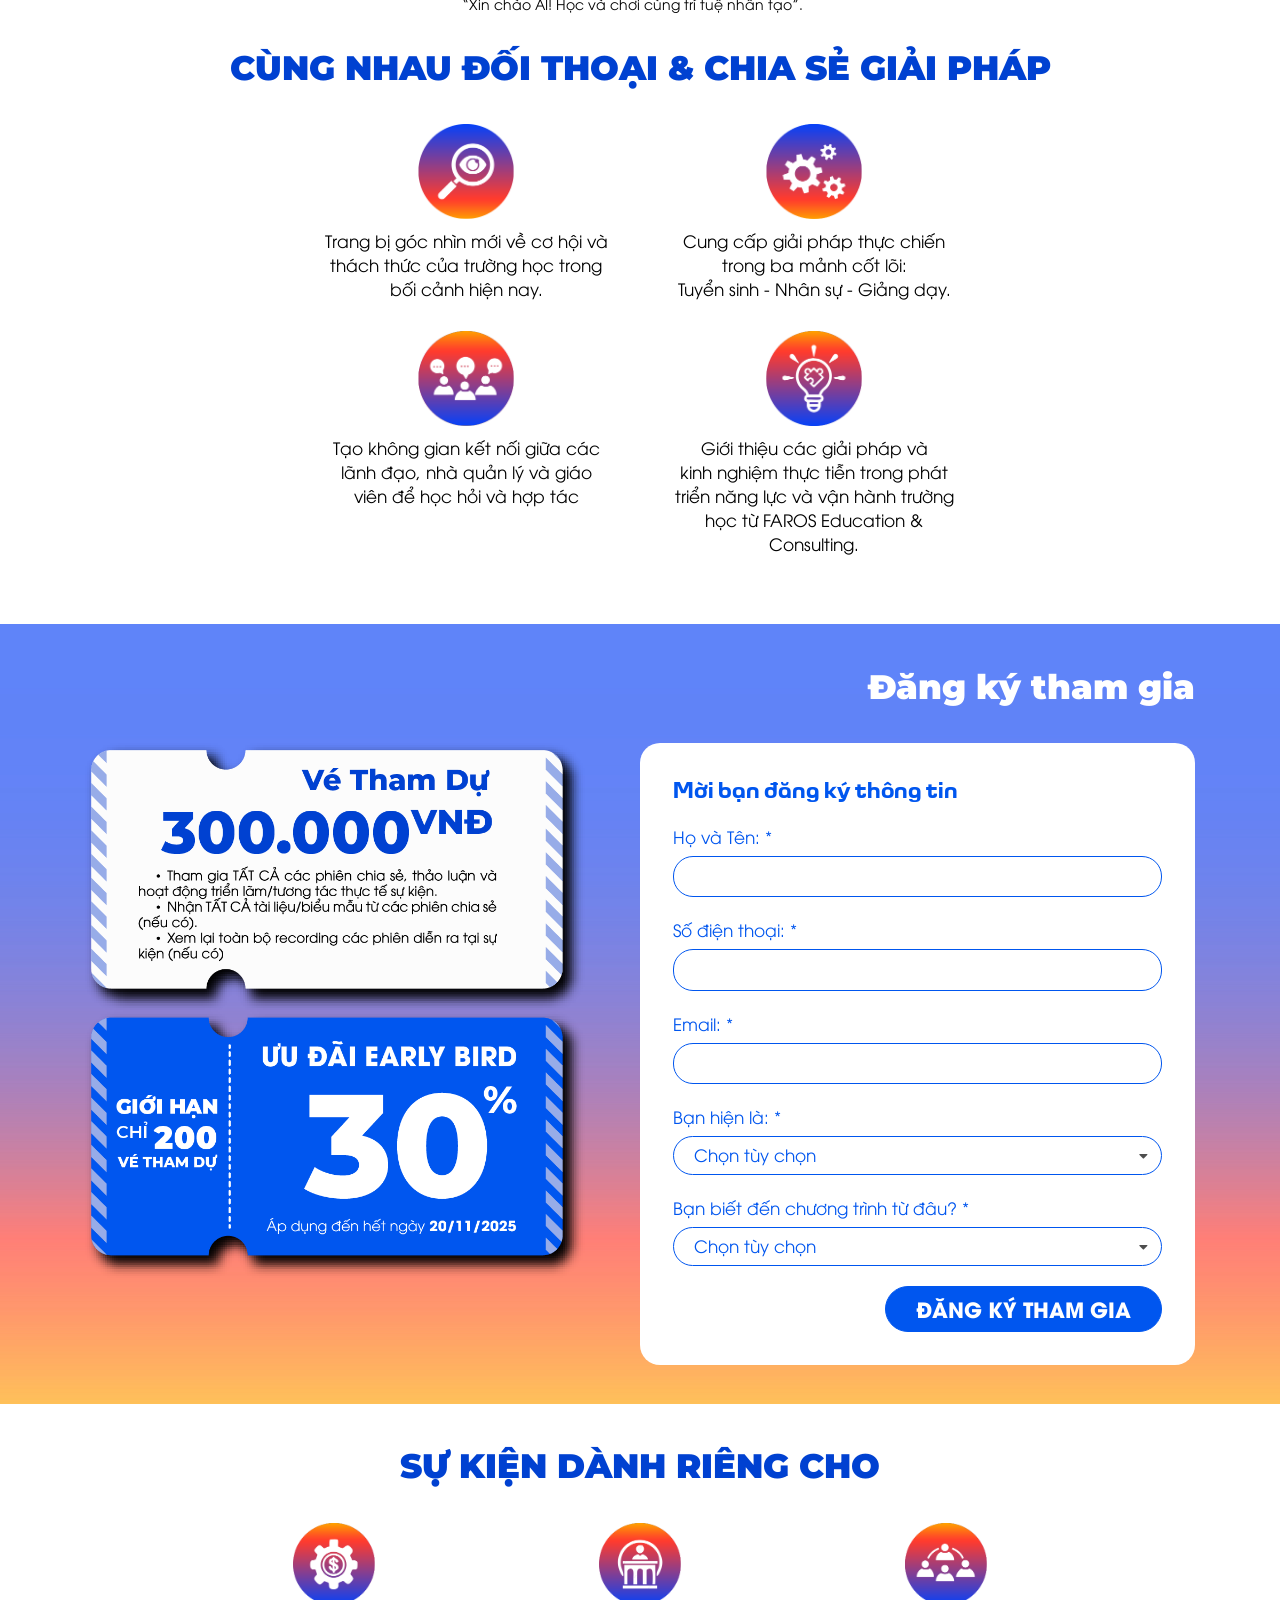
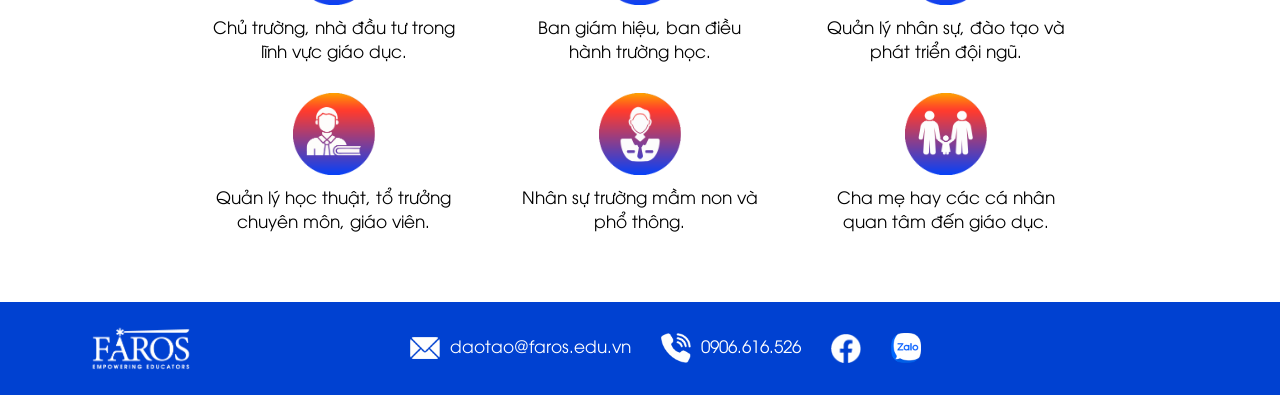
==== commit 4d7904d5: "update back-end site" ====
--- a/home.html
+++ b/home.html
@@ -80,10 +80,10 @@
                         <p class="text-note"><img src="./images/ico-point.png" alt=""> <span>8:30 - 10:00: Phiên toàn thể 1</span></p>
                         <span><strong>• TỌA ĐÀM: SCHOOL AT THE CROSSROADS - NHÀ TRƯỜNG GIỮA NHỮNG BƯỚC NGOẶT</strong></span>
                         <span>Với sự tham gia của Tiến sĩ Bùi Trân Phượng, Nhà giáo dục Nguyễn Thúy Uyên Phương, Thầy Nguyễn Quốc Vương - ba diễn giả đại diện cho 3 góc nhìn khác nhau của các nhà nghiên cứu lịch sử giáo dục, nhà lãnh đạo trường học sẽ cùng mở ra bức tranh toàn cảnh của giáo dục Việt Nam từ quá khứ - hiện tại - đến tương lai.</span>
-                        <span>Phiên đối thoại giúp người tham dự nhìn rõ đâu là cơ hội tái định vị trường học, đâu là giá trị cốt lõi cần giữ vững để bước qua giai đoạn đầy biến động này.</span>
+                        <span>Phiên đối thoại giúp người tham dự nhìn rõ đâu là cơ hội tại định vị trường học, đâu là giá trị cốt lõi cần giữ vững để bước qua giai đoạn đầy biến động này.</span>
                         <p class="text-note"><img src="./images/ico-point.png" alt=""> <span>10:15 - 12:00: Phiên toàn thể 2</span></p>
-                        <span><strong>• TỌA ĐÀM: GIÁO VIÊN CẦN GÌ TRONG BỐI CẢNH MỚI?</strong></span>
-                        <span>Với sự tham gia của PGS.TS. Trần Thành Nam, ThS. Nguyễn Hoàng Chiêu Anh và ThS. Đặng Thị Thu Hà - ba diễn giả đại diện cho ba lăng kính khác nhau trong giáo dục: chuyên gia tâm lý học, nhà phát triển chương trình giáo dục cảm xúc - xã hội, và giáo viên trực tiếp giảng dạy.<br>Phiên toạ đàm cùng nhìn nhận vai trò của giáo viên đang được "định nghĩa lại", giáo viên cần trang bị cho mình những gì?<br>Làm thế nào để giáo viên được tiếp sức, được lắng nghe, và được phát triển bền vững trong nghề?<br>Phiên này tập trung vào nhu cầu thật sự của người thầy - từ tâm lý nghề nghiệp, năng lực chuyên môn đến sự hỗ trợ từ nhà trường.</span>
+                        <span><strong>• TOẠ ĐÀM: GIÁO VIÊN CẦN GÌ TRONG BỐI CẢNH MỚI?</strong></span>
+                        <span>Trong thời đại mà vai trò của giáo viên đang được "định nghĩa lại", giáo viên cần trang bị cho mình những gì?<br>Làm thế nào để giáo viên được tiếp sức, được lắng nghe, và được phát triển bền vững trong nghề?<br>Phiên này tập trung vào nhu cầu thật sự của người thầy - từ tâm lý nghề nghiệp, năng lực chuyên môn đến sự hỗ trợ từ nhà trường.</span>
                     </div>
                     <div class="md-col wow fadeInUp">
                         <p>2. BUỔI CHIỀU | 13:30 - 16:30</p>
@@ -91,10 +91,11 @@
                         <p>2 Workshop song song</p>
                         <!-- <p class="text-note"><span>Sau buổi sáng mở rộng góc nhìn, buổi chiều là thời gian dành cho thực hành và chia sẻ giải pháp qua hai workshop song song.</span></p> -->
                         <p class="text-note"><img src="./images/ico-point.png" alt=""> <span>Phòng 1 - Workshop: NÂNG TẦM TRƯỜNG MẦM NON TỪ GỐC RỄ</span></p>
-                        <span>Trong bối cảnh thị trường mầm non ngày càng bão hòa, đâu là "điểm khác biệt thật" giúp trường mầm non tạo được dấu ấn riêng, đứng vững và phát triển bền vững?<br>Với sự chia sẻ từ nhà giáo dục Nguyễn Thúy Uyên Phương - người đưa mô hình I Can Early Learning Center (đoạt giải thưởng Trường học sáng tạo nhất thế giới năm 2023 do World's Best School Prizes trao tặng) sẽ chia sẻ kinh nghiệm thực tiễn từ mô hình nổi tiếng thế giới và cùng các lãnh đạo, chủ trường mầm non thảo luận về kinh nghiệm xây dựng, phát triển giáo dục mầm non tại Việt Nam.<br>Bên cạnh đó cô Đỗ Hồng Nhung - nhà sáng lập La Casa Preschool & CasaX Academy, chuyên gia đào tạo và tư vấn chuyển đổi số, ứng dụng AI trong giáo dục mầm non sẽ mang đến góc nhìn hiện đại, khi công nghệ hỗ trợ nâng tầm quản trị và trải nghiệm giáo dục.</span>
+                        <span>Trong bối cảnh thị trường mầm non ngày càng bão hòa, đâu là "điểm khác biệt thật" giúp trường mầm non tạo được dấu ấn riêng, đứng vững và phát triển bền vững?</span>
+                        <span>Với sự chia sẻ từ nhà giáo dục Nguyễn Thúy Uyên Phương - người đưa mô hình I Can Early Learning Center (đoạt giải thưởng Trường học sáng tạo nhất thế giới năm 2023 do World's Best School Prizes trao tặng) sẽ chia sẻ kinh nghiệm thực tiễn từ mô hình nổi tiếng thế giới này. Trong phần tọa đàm, cô cũng sẽ cùng các lãnh đạo, chủ trường mầm non thảo luận về những kinh nghiệm xây dựng và phát triển giáo dục mầm non thực tế tại Việt Nam.</span>
                         <p class="text-note"><img src="./images/ico-point.png" alt=""> <span>Phòng 2 - Workshop: HÓA GIẢI XUNG ĐỘT TRONG TRƯỜNG HỌC.</span></p>
                         <span>Bất đồng giữa giáo viên - phụ huynh, giữa giáo viên - quản lý, hay giữa học sinh với nhau đều có thể trở thành "vết nứt" trong văn hóa trường học và ảnh hưởng sâu sắc đến chất lượng của một ngôi trường. Làm thế nào để giải quyết những "rắc rối con người" trong giáo dục để có một trường học hòa ái cân bằng với hiệu quả giáo dục?</span>
-                        <span>Trong workshop đặc biệt này, các chuyên gia Nguyễn Thị Nhật Hoài, ThS Đặng Tuyết Thương và ThS Phạm Thị Minh An sẽ đồng hành chia sẻ kinh nghiệm thực tiễn và hướng dẫn người tham dự hiểu nguồn gốc của xung đột và thực hành kỹ năng giao tiếp - thấu hiểu - giải quyết vấn đề dựa trên triết lý Gordon Model (mô hình được sáng lập bởi Tiến sĩ Thomas Gordon - người 3 lần được đề cử Nobel Hòa Bình) đang được áp dụng rộng rãi tại nhiều trường học trong và ngoài nước quốc tế.</span>
+                        <span>Workshop giúp người tham dự hiểu nguồn gốc của xung đột và thực hành kỹ năng giao tiếp - thấu hiểu - giải quyết vấn đề dựa trên triết lí Gordon Model (mô hình được sáng lập bởi Tiến sĩ Thomas Gordon - người 3 lần được đề cử Nobel Hòa Bình) đang được áp dụng rộng rãi tại nhiều trường học trong và ngoài nước quốc tế.</span>
                     </div>
                 </div>
             </div>
@@ -117,23 +118,6 @@
                                 <div class="md-text">
                                     <p>• Nguyên Hiệu trưởng Đại học Hoa Sen</p>
                                     <p>• Nhà quản lý giáo dục và nghiên cứu lịch sử văn hóa Việt Nam. Hơn 40 năm kinh nghiệm trong giảng dạy và lãnh đạo giáo dục.</p>
-                                </div>
-                            </div>
-                        </div>
-                        <div class="item">
-                            <div class="md-col wow fadeInLeft"  data-wow-delay="0.5s">
-                                <div class="md-img">
-                                    <img src="./images/sc3-img-4.png" alt="">
-                                    <span>PGS. TS.</span>
-                                    <h6>TRẦN THÀNH NAM</h6>
-                                </div>
-                                <div class="md-text">
-                                    <p>• Phó Hiệu trưởng Trường Đại học Giáo dục - ĐHQG Hà Nội</p>
-                                    <p>• Phó Chủ tịch Hội Khoa học Tâm lý - Giáo dục Việt Nam (khóa VII, nhiệm kỳ 2022-2027).</p>
-                                    <p>• Chuyên gia hàng đầu về tâm lý học, tư vấn trị liệu tâm lý tại Việt Nam</p>
-                                    <p>• Hơn 100 công trình nghiên cứu, bài báo khoa học trong nước và quốc tế về tâm lý học lâm sàng, rối loạn phát triển, lo âu, trầm cảm, stress sau sang chấn…</p>
-                                    <p>• Diễn giả, chuyên gia phản biện xã hội tích cực trong các vấn đề giáo dục và sức khỏe tinh thần trẻ em, Báo cáo viên của Bộ Giáo Dục về Tham vấn học đường; phòng chống bạo lực học đường.</p>
-                                    <p>• Tác giả nhiều ấn phẩm cộng đồng trợ giúp trường học hiệu quả: Cẩm nang chăm sóc sức khỏe tâm thần, Cẩm nang hướng nghiệp, Hướng dẫn thực hành tốt tham vấn học đường...</p>
                                 </div>
                             </div>
                         </div>
@@ -155,70 +139,13 @@
                         <div class="item">
                             <div class="md-col wow fadeInLeft"  data-wow-delay="0.5s">
                                 <div class="md-img">
-                                    <img src="./images/sc3-img-14.png" alt="">
-                                    <span>Tiến sĩ </span>
-                                    <h6>NGUYỄN VĨNH SƠN</h6>
-                                </div>
-                                <div class="md-text">
-                                    <p>• Phó Chủ tịch Hội đồng Giáo dục - Hệ thống Trường PTLC SNQT Wellspring.</p>
-                                    <p>• Tổng Hiệu trưởng - Trường Phổ thông Liên cấp Song ngữ Quốc tế Wellspring Hà Nội.</p>
-                                    <p>• Nguyên Giảng viên Khoa Hóa học - Trường Đại học Sư phạm Hà Nội.</p>
-                                    <p>• Tác giả hơn 40 công trình nghiên cứu và bài báo quốc tế trong lĩnh vực Hóa học, Khoa học Giáo dục và Lãnh đạo học đường.</p>
-                                    <p>• Dịch giả, diễn giả trong lĩnh vực giáo dục khai phóng, đổi mới giáo dục, phản biện tích cực về các vấn đề giáo dục song ngữ, hạnh phúc và phát triển năng lực công dân toàn cầu.</p>
-                                </div>
-                            </div>
-                        </div>
-                        <div class="item">
-                            <div class="md-col wow fadeInLeft"  data-wow-delay="0.5s">
-                                <div class="md-img">
                                     <img src="./images/sc3-img-3.png" alt="">
-                                    <span>Dịch giả/ Nhà nghiên cứu</span>
+                                    <span>Thầy</span>
                                     <h6>NGUYỄN QUỐC VƯƠNG</h6>
                                 </div>
                                 <div class="md-text">
+                                    <p>• Giảng viên Khoa Lịch sử, Đại học Sư phạm Hà Nội.</p>
                                     <p>• Tác giả và dịch giả gần 100 đầu sách về giáo dục, văn hóa và lịch sử.</p>
-                                </div>
-                            </div>
-                        </div>
-                        <div class="item">
-                            <div class="md-col wow fadeInLeft"  data-wow-delay="1s">
-                                <div class="md-img">
-                                    <img src="./images/sc3-img-6.png" alt="">
-                                    <span>Thạc sĩ </span>
-                                    <h6>PHẠM THỊ MINH AN</h6>
-                                </div>
-                                <div class="md-text">
-                                    <p>• Thạc sĩ Quản lý giáo dục - Đại học Quốc gia Hà Nội</p>
-                                    <p>• Đồng sáng lập Hệ thống giáo dục Olympia (Trường PTLC Olympia)</p>
-                                    <p>• Hiệu trưởng được chứng nhận - Chương trình PYP, IB DP</p>
-                                </div>
-                            </div>
-                        </div>
-                        <div class="item">
-                            <div class="md-col wow fadeInLeft"  data-wow-delay="1s">
-                                <div class="md-img">
-                                    <img src="./images/sc3-img-13.png" alt="">
-                                    <span>Thạc sĩ</span>
-                                    <h6>LÊ NGUYỄN TRUNG NGUYÊN</h6>
-                                </div>
-                                <div class="md-text">
-                                    <p>• Thạc sĩ Lãnh đạo & Quản lý Giáo dục, Đại học RMIT</p>
-                                    <p>• Tổng Giám đốc Hệ thống trường Victoria School</p>
-                                    <p>• Nguyên Phó Giám đốc Trung tâm Đánh giá và Kiểm định Chất lượng giáo dục, Viện Nghiên cứu Giáo dục thuộc Trường Đại học Sư phạm TP.HCM</p>
-                                    <p>• Hơn 25 năm kinh nghiệm quản lý, điều hành các hệ thống trường mầm non và phổ thông liên cấp</p>
-                                </div>
-                            </div>
-                        </div>
-                        <div class="item">
-                            <div class="md-col wow fadeInLeft"  data-wow-delay="1s">
-                                <div class="md-img">
-                                    <img src="./images/sc3-img-7.png" alt="">
-                                    <span>Chuyên gia </span>
-                                    <h6>ĐỖ HỒNG NHUNG</h6>
-                                </div>
-                                <div class="md-text">
-                                    <p>• Nhà sáng lập La Casa Preschool & CasaX Academy</p>
-                                    <p>• Chuyên gia đào tạo và tư vấn chuyển đổi số, ứng dụng AI trong giáo dục mầm non</p>
                                 </div>
                             </div>
                         </div>
@@ -232,7 +159,7 @@
                                 <div class="md-text">
                                     <p>• BOD Member, Faros Education & Consulting.</p>
                                     <p>• BOD Member, Hệ thống Trường Mầm non- Tiểu học ICS.</p>
-                                    <p>• Chuyên gia tư vấn và thiết lập hệ thống vận hành cho các tổ chức giáo dục tại Việt Nam.</p>
+                                    <p>Chuyên gia tư vấn và thiết lập hệ thống vận hành cho các tổ chức giáo dục tại Việt Nam.</p>
                                 </div>
                             </div>
                         </div>
@@ -244,65 +171,9 @@
                                     <h6>NGUYỄN HOÀNG CHIÊU ANH</h6>
                                 </div>
                                 <div class="md-text">
-                                    <p>• BOD Member, Faros Education & Consulting.</p>
+                                    <p>• Thành viên BGĐ FAROS Education & Consulting.</p>
                                     <p>• Đồng sáng lập The Caterpies.</p>
-                                    <p>• Phát triển các dự án về Giáo dục Cảm Xúc và Xã hội, Trường học Hạnh Phúc, Trắc Ẩn Với Chính Mình và Kỉ Luật Tích Cực trong trường học và trong gia đình.</p>
-                                </div>
-                            </div>
-                        </div>
-                        <div class="item">
-                            <div class="md-col wow fadeInLeft"  data-wow-delay="1s">
-                                <div class="md-img">
-                                    <img src="./images/sc3-img-11.png" alt="">
-                                    <span>Thạc sĩ</span>
-                                    <h6>PHAN THÙY DƯƠNG</h6>
-                                </div>
-                                <div class="md-text">
-                                    <p>• CEO CapiEdu Vietnam JSC (CTCP đầu tư & phát triển giáo dục CapiEdu VN); Hệ thống trường mầm non Xanh GCA; Trung tâm phát triển tài năng Iglobe</p>
-                                    <p>• Nghiên cứu và phát triển mô hình trường học Xanh & giáo dục bền vững ESD tại VN.</p>
-                                    <p>•  Chuyên gia đào tạo, tư vấn chuyên môn và thiết lập vận hành tổ chức giáo dục</p>
-                                </div>
-                            </div>
-                        </div>
-                        <div class="item">
-                            <div class="md-col wow fadeInLeft"  data-wow-delay="1s">
-                                <div class="md-img">
-                                    <img src="./images/sc3-img-5.png" alt="">
-                                    <span>Chuyên gia </span>
-                                    <h6>NGUYỄN THỊ NHẬT HOÀI</h6>
-                                </div>
-                                <div class="md-text">
-                                    <p>• Giảng viên & Chuyên gia Tư vấn về Phát triển Con người và Tổ chức</p>
-                                    <p>• Thạc sĩ Chính sách & Thực hành Phát triển - Viện Nghiên cứu Quốc tế & Phát triển Geneva, Thụy Sĩ</p>
-                                    <p>• 20 năm kinh nghiệm trong lĩnh vực phát triển cộng đồng</p>
-                                </div>
-                            </div>
-                        </div>
-                        
-                        
-                        <div class="item">
-                            <div class="md-col wow fadeInLeft"  data-wow-delay="1s">
-                                <div class="md-img">
-                                    <img src="./images/sc3-img-8.png" alt="">
-                                    <span>Thạc sĩ</span>
-                                    <h6>ĐẶNG THỊ THU HÀ</h6>
-                                </div>
-                                <div class="md-text">
-                                    <p>• Giáo viên Trường THPT Chuyên Hà Nội - Amsterdam</p>
-                                    <p>• Thạc sĩ Khoa học bền vững Trường Khoa học liên ngành và nghệ thuật - ĐHQG HN</p>
-                                    <p>• Học giả học bổng Giáo dục Tiên Phong trong chương trình AI cho Giáo dục Việt Nam (VAIEP)</p>
-                                </div>
-                            </div>
-                        </div>
-                        <div class="item">
-                            <div class="md-col wow fadeInLeft"  data-wow-delay="1s">
-                                <div class="md-img">
-                                    <img src="./images/sc3-img-19.png" alt="">
-                                    <span>Thạc sĩ</span>
-                                    <h6>NGUYỄN THỊ THU HẰNG</h6>
-                                </div>
-                                <div class="md-text">
-                                    <p>• Nhà sáng lập và điều hành Trường mầm non Hạt Dẻ Cười</p>
+                                    <p> Phát triển các dự án về Giáo dục cảm xúc và Xã hội, Trắc Ẩn Với Chính Mình và Kỉ Luật Tích Cực trong trường học và trong gia đình.</p>
                                 </div>
                             </div>
                         </div>
@@ -467,8 +338,8 @@
                         </a>
                     </div>
                     <ul class="nav-links-2">
-                        <li><a href="mailto:daotao@faros.edu.vn"><img src="./images/ico-mail.png" alt="">daotao@faros.edu.vn</a></li>
-                        <li><a href="tel:0906616526"><img src="./images/ico-tel.png" alt="">0906.616.526</a></li>
+                        <li><a href="#"><img src="./images/ico-mail.png" alt="">daotao@faros.edu.vn</a></li>
+                        <li><a href="#"><img src="./images/ico-tel.png" alt="">0906.616.526</a></li>
                         <li><a href="https://www.facebook.com/ToChucDaoTaovaTuVanGiaoDucFAROS" target="_blank"><img src="./images/ico-fb.png" alt=""></a><a href="https://zalo.me/g/rgujuw986" target="_blank" class="md-desktop"><img src="./images/ico-zl.png" alt=""></a></li>
                         <li><a href="https://zalo.me/g/rgujuw986" target="_blank" class="md-mobile"><img src="./images/ico-zl.png" alt=""></a></li>
                     </ul>
--- a/css/style.css
+++ b/css/style.css
@@ -567,6 +567,18 @@
 .section-5 .right-panel h3 {
     color: #fff;
 }
+.section-5 .qr-code{
+  position: relative;
+}
+.section-5 .qr-code a{
+  position: absolute;
+  right: 5%;
+  top: 50%;
+  transform: translateY(-50%);
+  color: #FFF;
+  font-weight: 600;
+  text-decoration: underline;
+}
 .section-5 .qr-code img{
   width: 40%;
   display: table;
